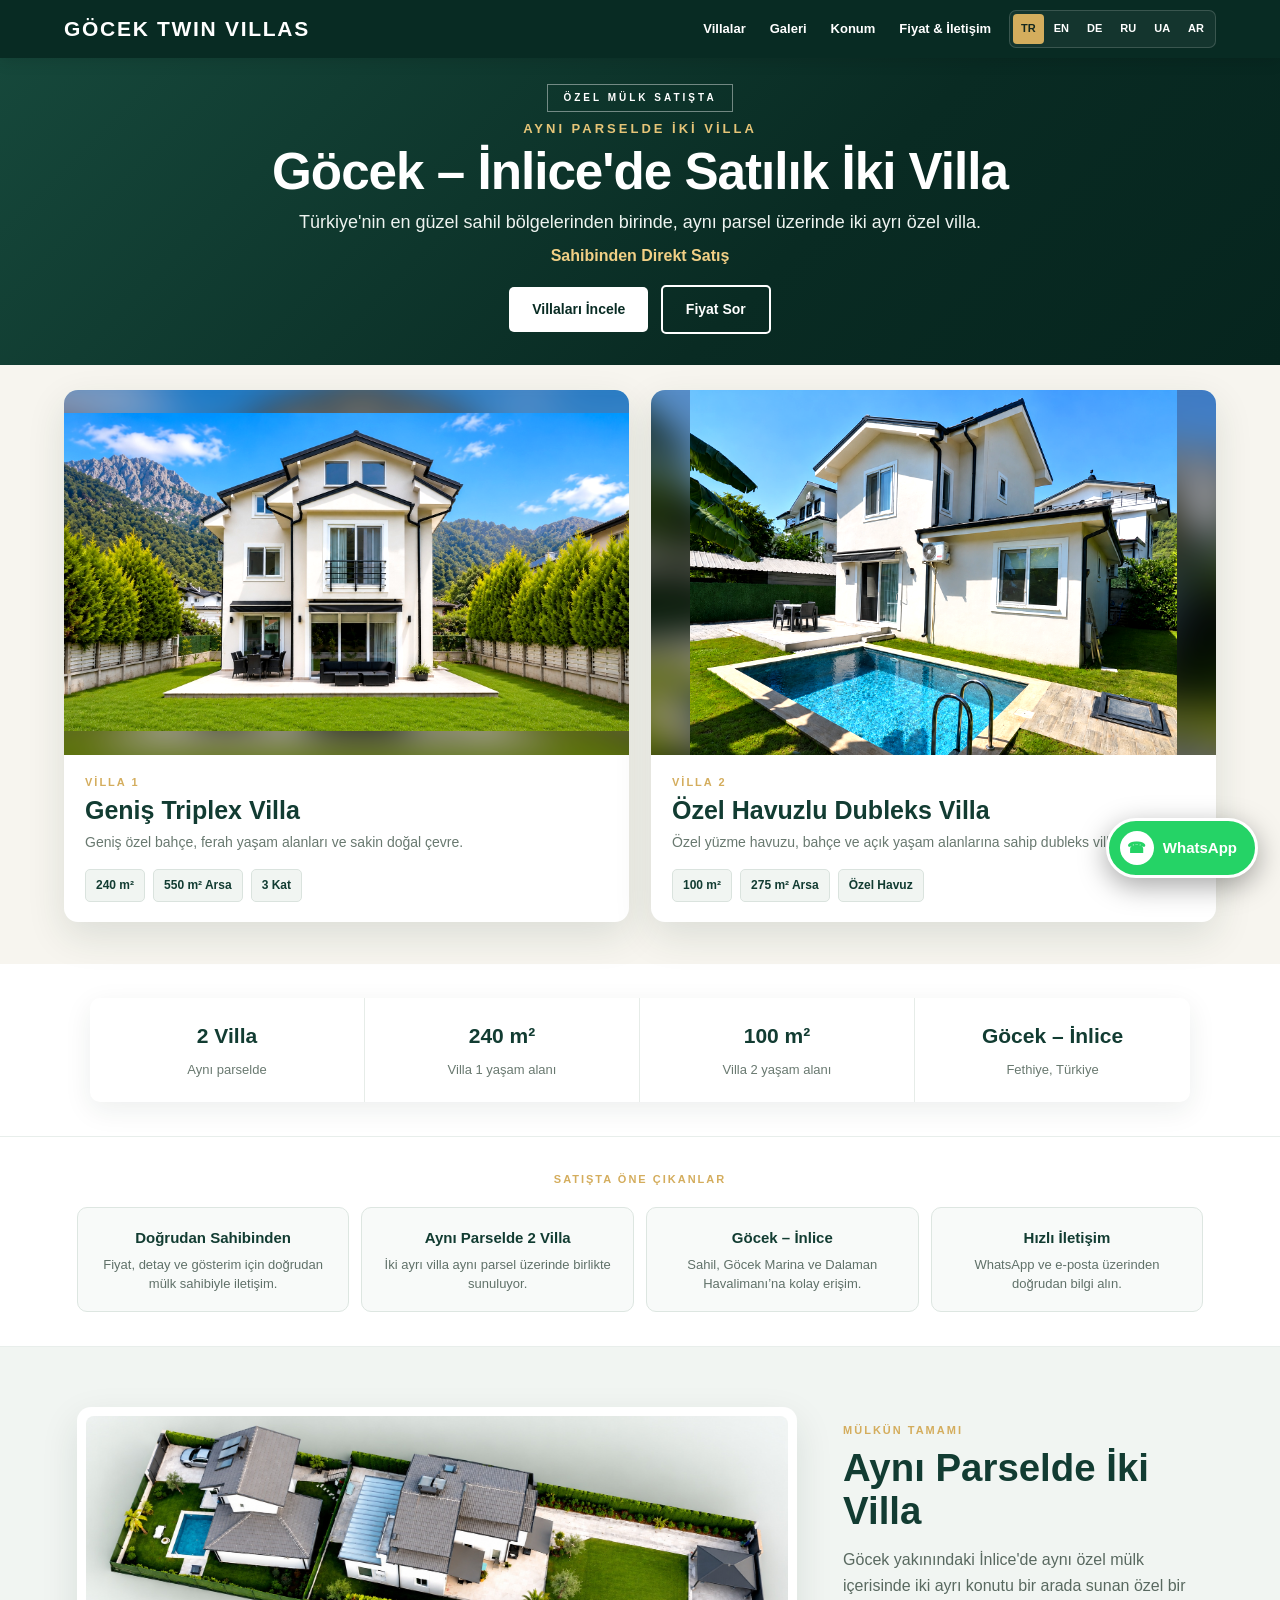
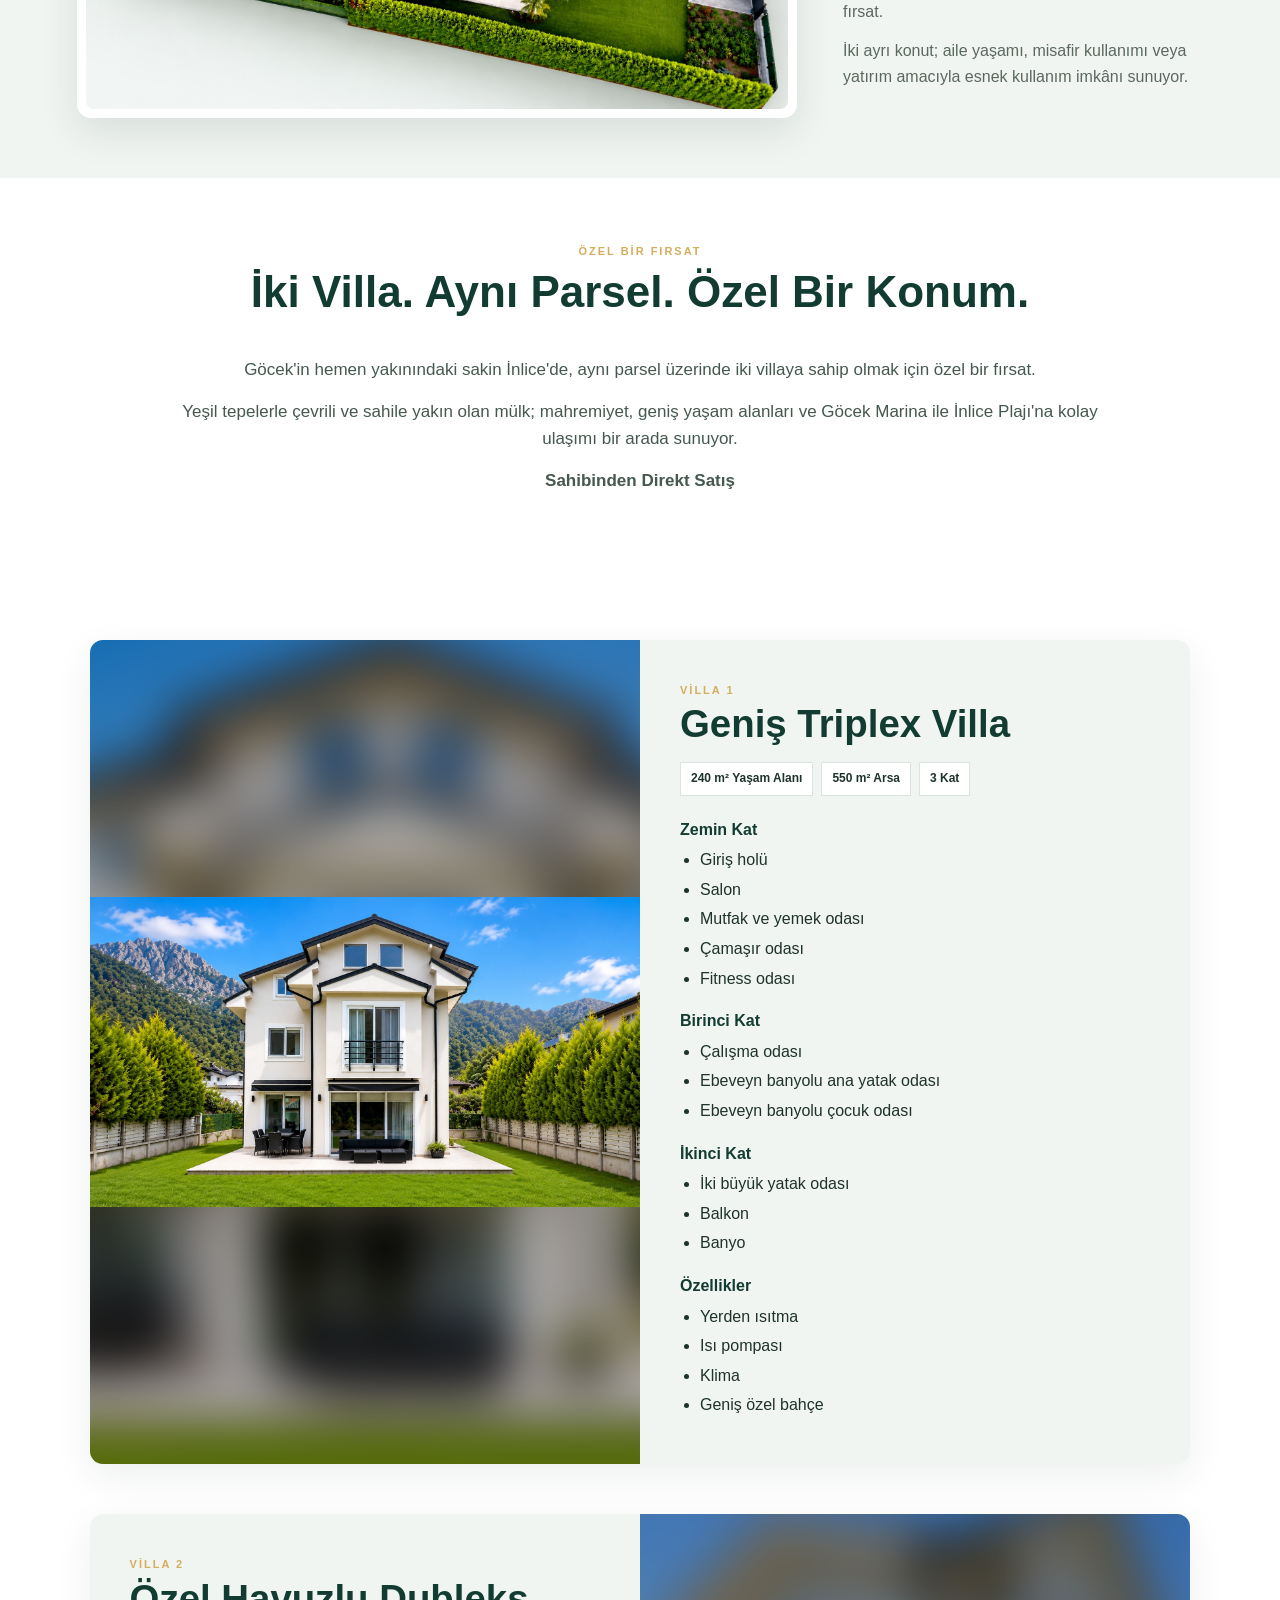
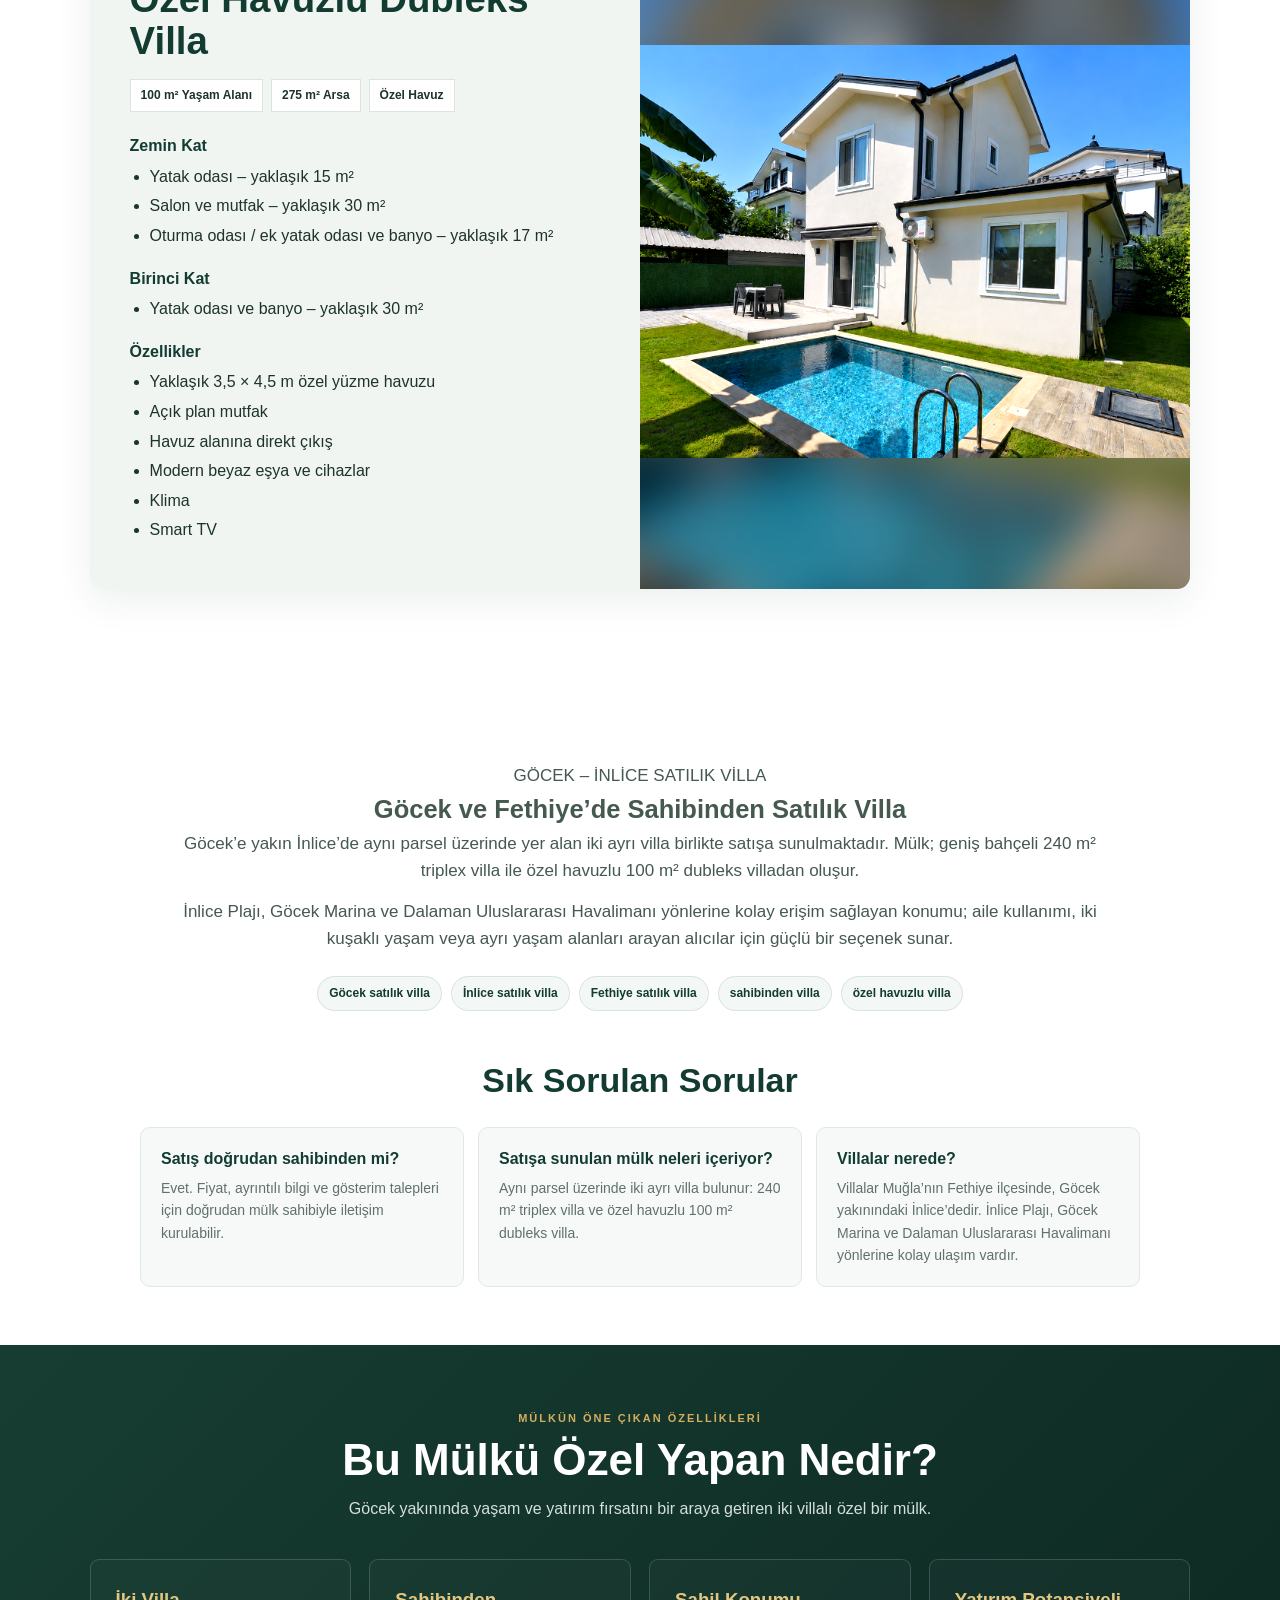
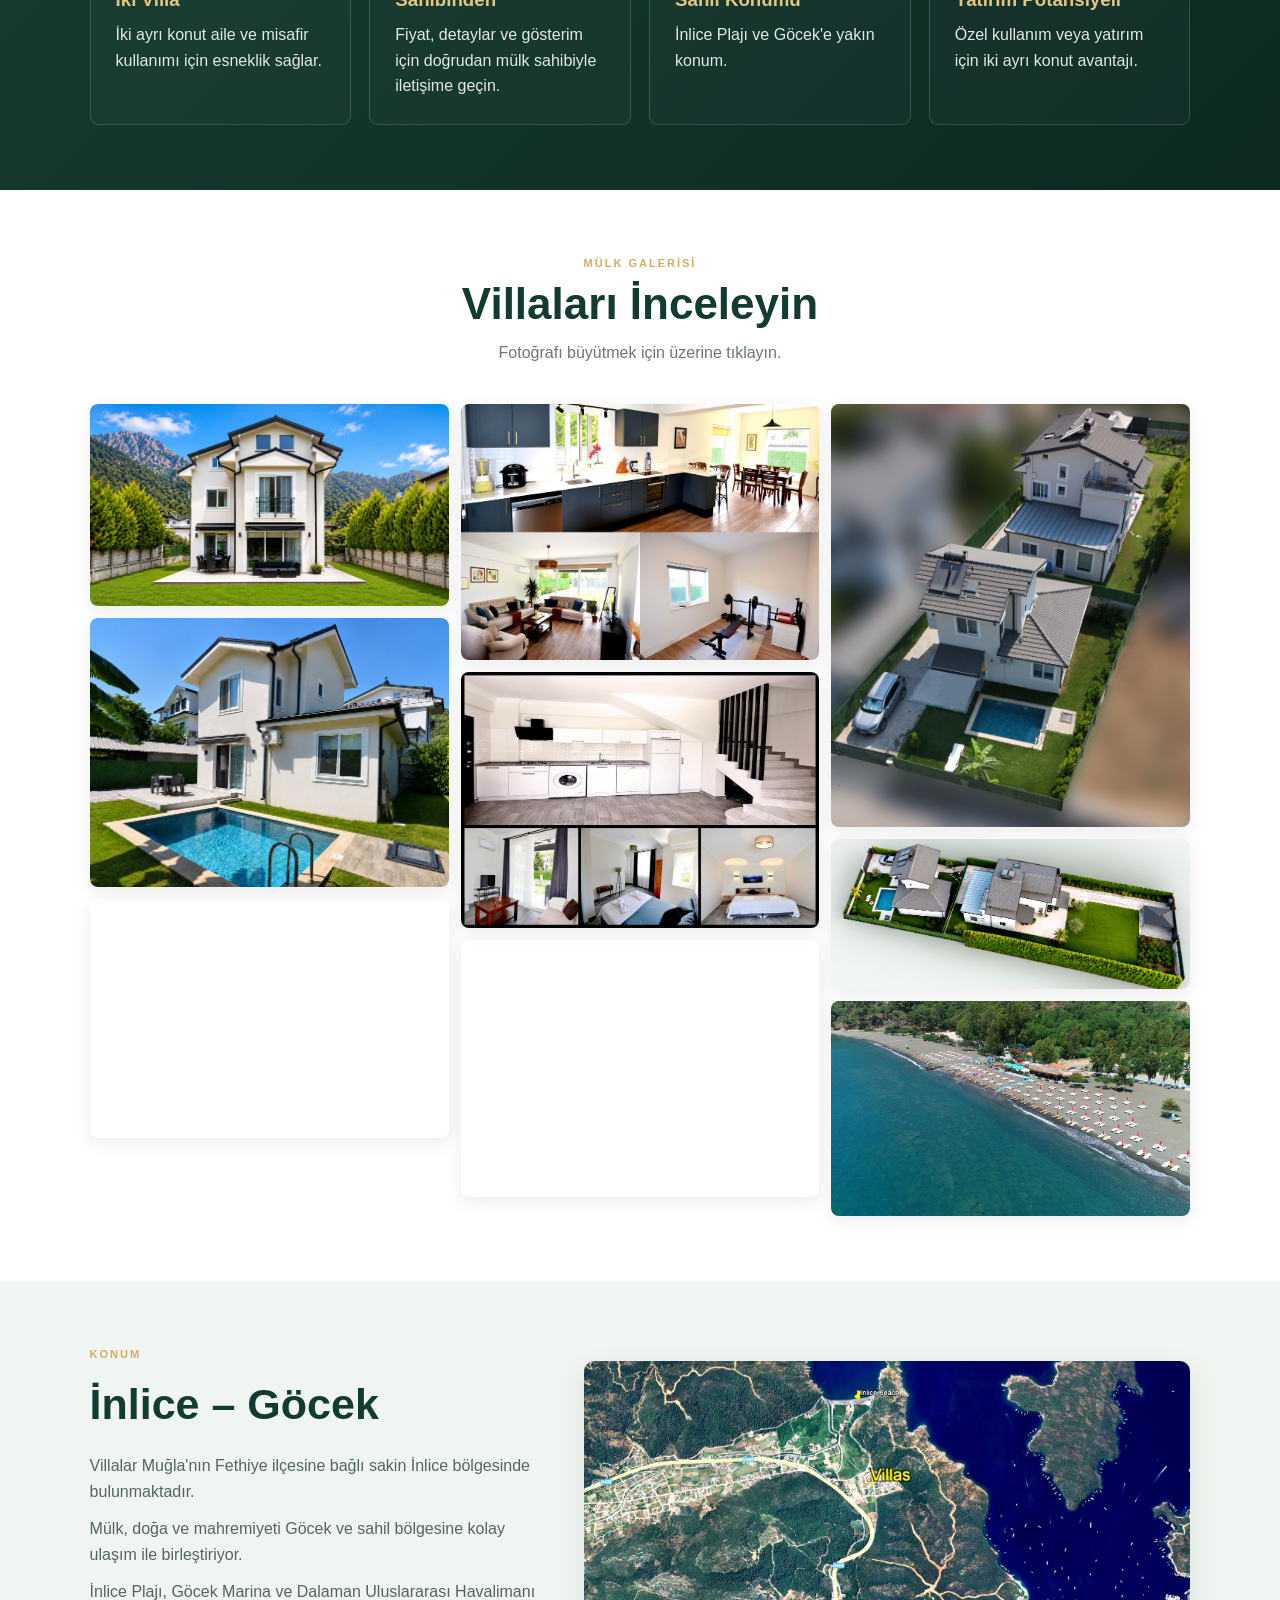
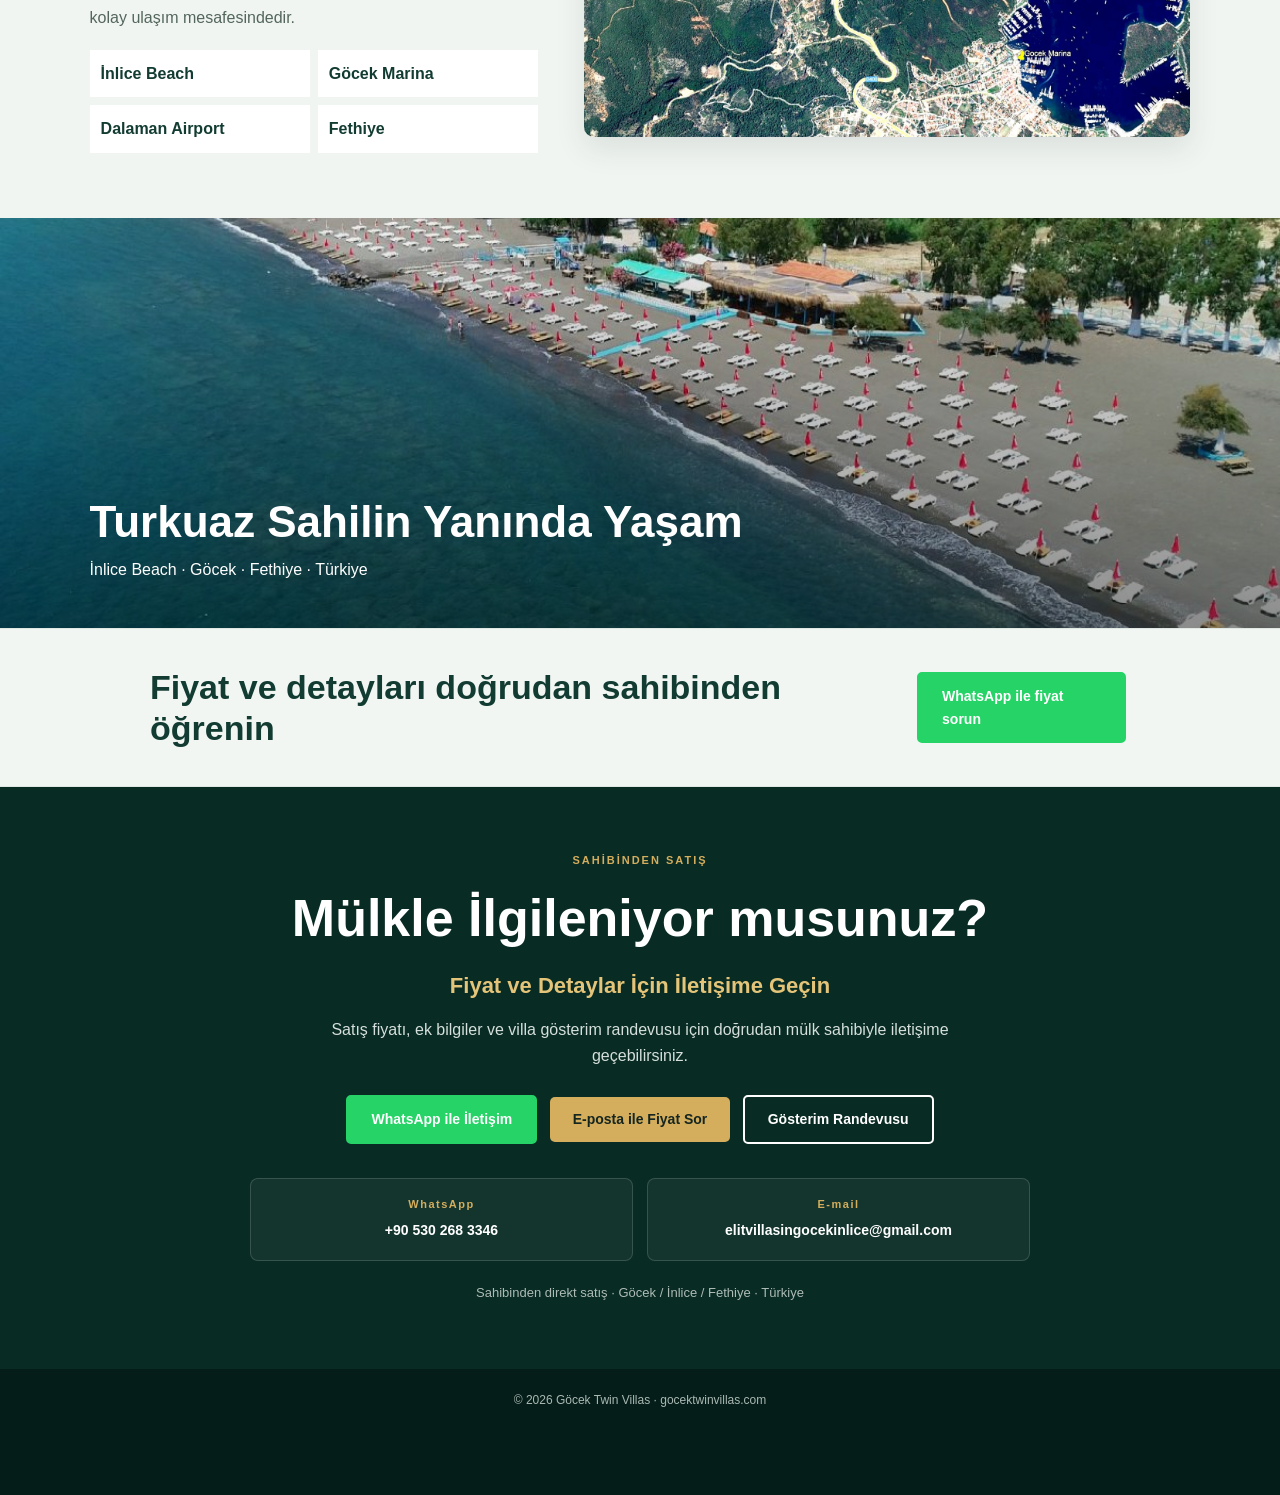
==== index.html @ 95922aad "v5.1" ====
<!DOCTYPE html>

<html dir="ltr" lang="tr">
<head>
<meta charset="utf-8"/>
<meta content="width=device-width, initial-scale=1.0" name="viewport"/>
<title>Göcek İnlice Satılık Villa | Sahibinden 2 Villa | Göcek Twin Villas</title>
<meta content="Göcek İnlice'de sahibinden satılık iki özel villa. 240 m² triplex villa ve özel havuzlu 100 m² dubleks villa. Göcek ve İnlice Plajı'na yakın." name="description"/>
<meta content="index, follow, max-image-preview:large" name="robots"/>
<link href="https://gocektwinvillas.com/" rel="canonical"/>
<link href="https://gocektwinvillas.com/" hreflang="tr-TR" rel="alternate"/>
<link href="https://gocektwinvillas.com/en/" hreflang="en" rel="alternate"/>
<link href="https://gocektwinvillas.com/de/" hreflang="de-DE" rel="alternate"/>
<link href="https://gocektwinvillas.com/ru/" hreflang="ru-RU" rel="alternate"/>
<link href="https://gocektwinvillas.com/uk/" hreflang="uk-UA" rel="alternate"/>
<link href="https://gocektwinvillas.com/ar/" hreflang="ar" rel="alternate"/>
<link href="https://gocektwinvillas.com/en/" hreflang="x-default" rel="alternate"/>
<link href='data:image/svg+xml,&lt;svg xmlns="http://www.w3.org/2000/svg" viewBox="0 0 100 100"&gt;&lt;rect width="100" height="100" rx="18" fill="%23082b23"/&gt;&lt;path d="M15 52L50 22L85 52V84H60V61H40V84H15Z" fill="%23d4ad5d"/&gt;&lt;/svg&gt;' rel="icon" type="image/svg+xml"/>
<meta content="website" property="og:type"/>
<meta content="Göcek İnlice Satılık Villa | Sahibinden 2 Villa | Göcek Twin Villas" property="og:title"/>
<meta content="Göcek İnlice'de sahibinden satılık iki özel villa. 240 m² triplex villa ve özel havuzlu 100 m² dubleks villa. Göcek ve İnlice Plajı'na yakın." property="og:description"/>
<meta content="https://gocektwinvillas.com/" property="og:url"/>
<meta content="https://gocektwinvillas.com/villa-aerial-overview.jpg?v=1600" property="og:image"/>
<meta content="Göcek Twin Villas" property="og:site_name"/>
<meta content="tr_TR" property="og:locale:alternate"/>
<meta content="en_US" property="og:locale:alternate"/>
<meta content="de_DE" property="og:locale:alternate"/>
<meta content="ru_RU" property="og:locale:alternate"/>
<meta content="uk_UA" property="og:locale:alternate"/>
<meta content="ar_AR" property="og:locale:alternate"/>
<meta content="tr_TR" property="og:locale"/>
<meta content="summary_large_image" name="twitter:card"/>
<meta content="Göcek İnlice Satılık Villa | Sahibinden 2 Villa | Göcek Twin Villas" name="twitter:title"/>
<meta content="Göcek İnlice'de sahibinden satılık iki özel villa. 240 m² triplex villa ve özel havuzlu 100 m² dubleks villa. Göcek ve İnlice Plajı'na yakın." name="twitter:description"/>
<meta content="https://gocektwinvillas.com/villa-aerial-overview.jpg?v=1600" name="twitter:image"/>
<link as="image" href="/villa-garden-exterior.jpg?v=1600" rel="preload"/><link href="/style.css?v=1600" rel="stylesheet"/>
<script type="application/ld+json">
{
  "@context":"https://schema.org",
  "@type":"WebPage",
  "url":"https://gocektwinvillas.com/",
  "name":"Göcek İnlice Satılık Villa | Sahibinden 2 Villa | Göcek Twin Villas",
  "description":"Göcek İnlice'de sahibinden satılık iki özel villa. 240 m² triplex villa ve özel havuzlu 100 m² dubleks villa. Göcek ve İnlice Plajı'na yakın.",
  "inLanguage":"tr",
  "about":{
    "@type":"Place",
    "name":"Göcek Twin Villas",
    "address":{
      "@type":"PostalAddress",
      "addressLocality":"İnlice",
      "addressRegion":"Muğla",
      "addressCountry":"TR"
    }
  }
}
</script>
<script type="application/ld+json">
{
  "@context": "https://schema.org",
  "@type": "FAQPage",
  "mainEntity": [
    {
      "@type": "Question",
      "name": "Satış doğrudan sahibinden mi?",
      "acceptedAnswer": {
        "@type": "Answer",
        "text": "Evet. Fiyat, ayrıntılı bilgi ve gösterim talepleri için doğrudan mülk sahibiyle iletişim kurulabilir."
      }
    },
    {
      "@type": "Question",
      "name": "Satışa sunulan mülk neleri içeriyor?",
      "acceptedAnswer": {
        "@type": "Answer",
        "text": "Aynı parsel üzerinde iki ayrı villa bulunur: 240 m² triplex villa ve özel havuzlu 100 m² dubleks villa."
      }
    },
    {
      "@type": "Question",
      "name": "Villalar nerede?",
      "acceptedAnswer": {
        "@type": "Answer",
        "text": "Villalar Muğla’nın Fethiye ilçesinde, Göcek yakınındaki İnlice’dedir. İnlice Plajı, Göcek Marina ve Dalaman Uluslararası Havalimanı yönlerine kolay ulaşım vardır."
      }
    }
  ]
}
</script>
</head>
<body>
<nav>
<a class="logo" href="/">GÖCEK TWIN VILLAS</a>
<div class="nav-right">
<div class="nav-links">
<a href="#villas">Villalar</a>
<a href="#gallery">Galeri</a>
<a href="#location">Konum</a>
<a href="#contact">Fiyat &amp; İletişim</a>
</div>
<div class="language-switcher">
<a class="active" href="/" hreflang="tr-TR">TR</a>
<a href="/en/" hreflang="en">EN</a>
<a href="/de/" hreflang="de-DE">DE</a>
<a href="/ru/" hreflang="ru-RU">RU</a>
<a href="/uk/" hreflang="uk-UA">UA</a>
<a href="/ar/" hreflang="ar">AR</a>
</div>
</div>
</nav>
<header class="hero" id="top">
<div class="sale-badge">ÖZEL MÜLK SATIŞTA</div>
<div class="hero-kicker">AYNI PARSELDE İKİ VİLLA</div>
<h1>Göcek – İnlice'de Satılık İki Villa</h1>
<p class="hero-description">Türkiye'nin en güzel sahil bölgelerinden birinde, aynı parsel üzerinde iki ayrı özel villa.</p>
<div class="owner-text">Sahibinden Direkt Satış</div>
<div class="hero-buttons">
<a class="button button-light" href="#villas">Villaları İncele</a>
<a class="button button-outline" href="#contact">Fiyat Sor</a>
</div>
</header>
<div class="main-villas">
<div class="main-villa-grid">
<article class="property-card villa-one-card">
<div class="property-image-wrap">
<img alt="Göcek İnlice’de geniş triplex villa ve özel bahçe" decoding="async" fetchpriority="high" loading="eager" src="/villa-garden-exterior.jpg?v=1600"/>
</div>
<div class="property-content">
<div class="property-label">VİLLA 1</div>
<h2>Geniş Triplex Villa</h2>
<p>Geniş özel bahçe, ferah yaşam alanları ve sakin doğal çevre.</p>
<div class="property-stats">
<div class="property-stat">240 m²</div>
<div class="property-stat">550 m² Arsa</div>
<div class="property-stat">3 Kat</div>
</div>
</div>
</article>
<article class="property-card villa-two-card">
<div class="property-image-wrap">
<img alt="Göcek İnlice’de özel havuzlu dubleks villa" decoding="async" loading="eager" src="/villa-two-new.jpg?v=1600"/>
</div>
<div class="property-content">
<div class="property-label">VİLLA 2</div>
<h2>Özel Havuzlu Dubleks Villa</h2>
<p>Özel yüzme havuzu, bahçe ve açık yaşam alanlarına sahip dubleks villa.</p>
<div class="property-stats">
<div class="property-stat">100 m²</div>
<div class="property-stat">275 m² Arsa</div>
<div class="property-stat">Özel Havuz</div>
</div>
</div>
</article>
</div>
</div>
<div class="summary">
<div class="summary-grid">
<div class="summary-item"><strong>2 Villa</strong><span>Aynı parselde</span></div>
<div class="summary-item"><strong>240 m²</strong><span>Villa 1 yaşam alanı</span></div>
<div class="summary-item"><strong>100 m²</strong><span>Villa 2 yaşam alanı</span></div>
<div class="summary-item"><strong>Göcek – İnlice</strong><span>Fethiye, Türkiye</span></div>
</div>
</div>
<section aria-label="SATIŞTA ÖNE ÇIKANLAR" class="trust-strip">
<div class="container">
<div class="trust-title">SATIŞTA ÖNE ÇIKANLAR</div>
<div class="trust-grid">
<div class="trust-card"><h3>Doğrudan Sahibinden</h3><p>Fiyat, detay ve gösterim için doğrudan mülk sahibiyle iletişim.</p></div>
<div class="trust-card"><h3>Aynı Parselde 2 Villa</h3><p>İki ayrı villa aynı parsel üzerinde birlikte sunuluyor.</p></div>
<div class="trust-card"><h3>Göcek – İnlice</h3><p>Sahil, Göcek Marina ve Dalaman Havalimanı’na kolay erişim.</p></div>
<div class="trust-card"><h3>Hızlı İletişim</h3><p>WhatsApp ve e-posta üzerinden doğrudan bilgi alın.</p></div>
</div>
</div>
</section>
<div class="aerial-section">
<div class="aerial-grid">
<div class="aerial-photo">
<img alt="Aynı parseldeki iki villanın havadan genel görünümü" decoding="async" loading="lazy" src="/villa-aerial-overview.jpg?v=1600"/>
</div>
<div class="aerial-text">
<div class="eyebrow">MÜLKÜN TAMAMI</div>
<h2>Aynı Parselde İki Villa</h2>
<p>Göcek yakınındaki İnlice'de aynı özel mülk içerisinde iki ayrı konutu bir arada sunan özel bir fırsat.</p>
<p>İki ayrı konut; aile yaşamı, misafir kullanımı veya yatırım amacıyla esnek kullanım imkânı sunuyor.</p>
</div>
</div>
</div>
<section>
<div class="container">
<div class="section-heading">
<div class="eyebrow">ÖZEL BİR FIRSAT</div>
<h2>İki Villa. Aynı Parsel. Özel Bir Konum.</h2>
</div>
<div class="intro-copy">
<p>Göcek'in hemen yakınındaki sakin İnlice'de, aynı parsel üzerinde iki villaya sahip olmak için özel bir fırsat.</p>
<p>Yeşil tepelerle çevrili ve sahile yakın olan mülk; mahremiyet, geniş yaşam alanları ve Göcek Marina ile İnlice Plajı'na kolay ulaşımı bir arada sunuyor.</p>
<p><strong>Sahibinden Direkt Satış</strong></p>
</div>
</div>
</section>
<section id="villas">
<div class="container">
<div class="villa-detail">
<div class="villa-photo">
<img alt="Göcek İnlice’de geniş triplex villa ve özel bahçe" decoding="async" loading="lazy" src="/villa-garden-exterior.jpg?v=1600"/>
</div>
<div class="villa-info">
<div class="villa-label">VİLLA 1</div>
<h2>Geniş Triplex Villa</h2>
<div class="stats">
<div class="stat">240 m² Yaşam Alanı</div>
<div class="stat">550 m² Arsa</div>
<div class="stat">3 Kat</div>
</div>
<h3>Zemin Kat</h3><ul><li>Giriş holü</li>
<li>Salon</li>
<li>Mutfak ve yemek odası</li>
<li>Çamaşır odası</li>
<li>Fitness odası</li></ul>
<h3>Birinci Kat</h3><ul><li>Çalışma odası</li>
<li>Ebeveyn banyolu ana yatak odası</li>
<li>Ebeveyn banyolu çocuk odası</li></ul>
<h3>İkinci Kat</h3><ul><li>İki büyük yatak odası</li>
<li>Balkon</li>
<li>Banyo</li></ul>
<h3>Özellikler</h3><ul><li>Yerden ısıtma</li>
<li>Isı pompası</li>
<li>Klima</li>
<li>Geniş özel bahçe</li></ul>
</div>
</div>
<div class="villa-detail reverse">
<div class="villa-photo">
<img alt="Göcek İnlice’de özel havuzlu dubleks villa" decoding="async" loading="lazy" src="/villa-two-new.jpg?v=1600"/>
</div>
<div class="villa-info">
<div class="villa-label">VİLLA 2</div>
<h2>Özel Havuzlu Dubleks Villa</h2>
<div class="stats">
<div class="stat">100 m² Yaşam Alanı</div>
<div class="stat">275 m² Arsa</div>
<div class="stat">Özel Havuz</div>
</div>
<h3>Zemin Kat</h3><ul><li>Yatak odası – yaklaşık 15 m²</li>
<li>Salon ve mutfak – yaklaşık 30 m²</li>
<li>Oturma odası / ek yatak odası ve banyo – yaklaşık 17 m²</li></ul>
<h3>Birinci Kat</h3><ul><li>Yatak odası ve banyo – yaklaşık 30 m²</li></ul>
<h3>Özellikler</h3><ul><li>Yaklaşık 3,5 × 4,5 m özel yüzme havuzu</li>
<li>Açık plan mutfak</li>
<li>Havuz alanına direkt çıkış</li>
<li>Modern beyaz eşya ve cihazlar</li>
<li>Klima</li>
<li>Smart TV</li></ul>
</div>
</div>
</div>
</section>
<section aria-label="Göcek İnlice satılık villa bilgileri" class="market-seo">
<div class="container">
<div class="market-copy">
<div class="section-kicker">GÖCEK – İNLİCE SATILIK VİLLA</div>
<h2>Göcek ve Fethiye’de Sahibinden Satılık Villa</h2>
<p>Göcek’e yakın İnlice’de aynı parsel üzerinde yer alan iki ayrı villa birlikte satışa sunulmaktadır. Mülk; geniş bahçeli 240 m² triplex villa ile özel havuzlu 100 m² dubleks villadan oluşur.</p>
<p>İnlice Plajı, Göcek Marina ve Dalaman Uluslararası Havalimanı yönlerine kolay erişim sağlayan konumu; aile kullanımı, iki kuşaklı yaşam veya ayrı yaşam alanları arayan alıcılar için güçlü bir seçenek sunar.</p>
<div aria-label="İlgili arama konuları" class="market-keywords">
<span>Göcek satılık villa</span><span>İnlice satılık villa</span><span>Fethiye satılık villa</span><span>sahibinden villa</span><span>özel havuzlu villa</span>
</div>
</div>
<div class="faq-wrap">
<h2>Sık Sorulan Sorular</h2>
<div class="faq-grid">
<div class="faq-item"><h3>Satış doğrudan sahibinden mi?</h3><p>Evet. Fiyat, ayrıntılı bilgi ve gösterim talepleri için doğrudan mülk sahibiyle iletişim kurulabilir.</p></div>
<div class="faq-item"><h3>Satışa sunulan mülk neleri içeriyor?</h3><p>Aynı parsel üzerinde iki ayrı villa bulunur: 240 m² triplex villa ve özel havuzlu 100 m² dubleks villa.</p></div>
<div class="faq-item"><h3>Villalar nerede?</h3><p>Villalar Muğla’nın Fethiye ilçesinde, Göcek yakınındaki İnlice’dedir. İnlice Plajı, Göcek Marina ve Dalaman Uluslararası Havalimanı yönlerine kolay ulaşım vardır.</p></div>
</div>
</div>
</div>
</section>
<section class="highlights">
<div class="container">
<div class="section-heading">
<div class="eyebrow">MÜLKÜN ÖNE ÇIKAN ÖZELLİKLERİ</div>
<h2>Bu Mülkü Özel Yapan Nedir?</h2>
<p>Göcek yakınında yaşam ve yatırım fırsatını bir araya getiren iki villalı özel bir mülk.</p>
</div>
<div class="highlight-grid"><div class="highlight-card"><h3>İki Villa</h3><p>İki ayrı konut aile ve misafir kullanımı için esneklik sağlar.</p></div>
<div class="highlight-card"><h3>Sahibinden</h3><p>Fiyat, detaylar ve gösterim için doğrudan mülk sahibiyle iletişime geçin.</p></div>
<div class="highlight-card"><h3>Sahil Konumu</h3><p>İnlice Plajı ve Göcek'e yakın konum.</p></div>
<div class="highlight-card"><h3>Yatırım Potansiyeli</h3><p>Özel kullanım veya yatırım için iki ayrı konut avantajı.</p></div></div>
</div>
</section>
<section id="gallery">
<div class="container">
<div class="section-heading">
<div class="eyebrow">MÜLK GALERİSİ</div>
<h2>Villaları İnceleyin</h2>
<p>Fotoğrafı büyütmek için üzerine tıklayın.</p>
</div>
<div class="gallery"><img alt="Göcek İnlice’de geniş triplex villa ve özel bahçe" decoding="async" loading="lazy" src="/villa-garden-exterior.jpg?v=1600"/>
<img alt="Göcek İnlice’de özel havuzlu dubleks villa" decoding="async" loading="lazy" src="/villa-two-new.jpg?v=1600"/>
<img alt="Özel havuz ve villa terası" decoding="async" loading="lazy" src="/villa-pool-terrace.jpg?v=1600"/>
<img alt="Villanın modern salonu ve yaşam alanı" decoding="async" loading="lazy" src="/villa-interior-living.jpg?v=1600"/>
<img alt="Göcek Twin Villas iç mekân detayları" decoding="async" loading="lazy" src="/villa-interior-collage.jpg?v=1600"/>
<img alt="Villa yatak odası ve banyo" decoding="async" loading="lazy" src="/villa-bedroom-bathroom.jpg?v=1600"/>
<img alt="Göcek İnlice villalarının drone görünümü" decoding="async" loading="lazy" src="/villa-drone-view.jpg?v=1600"/>
<img alt="Aynı parseldeki iki villanın havadan genel görünümü" decoding="async" loading="lazy" src="/villa-aerial-overview.jpg?v=1600"/>
<img alt="İnlice Plajı ve turkuaz sahil" decoding="async" loading="lazy" src="/ince-beach.jpg?v=1600"/></div>
</div>
</section>
<section class="location" id="location">
<div class="container location-grid">
<div>
<div class="eyebrow">KONUM</div>
<h2>İnlice – Göcek</h2>
<p>Villalar Muğla'nın Fethiye ilçesine bağlı sakin İnlice bölgesinde bulunmaktadır.</p>
<p>Mülk, doğa ve mahremiyeti Göcek ve sahil bölgesine kolay ulaşım ile birleştiriyor.</p>
<p>İnlice Plajı, Göcek Marina ve Dalaman Uluslararası Havalimanı kolay ulaşım mesafesindedir.</p>
<div class="location-points">
<div class="location-point">İnlice Beach</div>
<div class="location-point">Göcek Marina</div>
<div class="location-point">Dalaman Airport</div>
<div class="location-point">Fethiye</div>
</div>
</div>
<div>
<img alt="Göcek İnlice villa konum haritası" decoding="async" loading="lazy" src="/villa-location-map.jpg?v=1600"/>
</div>
</div>
</section>
<div class="beach-banner">
<div>
<h2>Turkuaz Sahilin Yanında Yaşam</h2>
<p>İnlice Beach · Göcek · Fethiye · Türkiye</p>
</div>
</div>
<section aria-label="Fiyat ve detayları doğrudan sahibinden öğrenin" class="pre-contact-cta">
<div class="pre-contact-inner">
<h2>Fiyat ve detayları doğrudan sahibinden öğrenin</h2>
<a class="button button-whatsapp" href="https://wa.me/905302683346?text=Merhaba%2C%20G%C3%B6cek%20%C4%B0nlice%E2%80%99de%20ayn%C4%B1%20parselde%20bulunan%20iki%20villa%20i%C3%A7in%20sat%C4%B1%C5%9F%20fiyat%C4%B1%20ve%20detaylar%C4%B1%20%C3%B6%C4%9Frenmek%20istiyorum." rel="noopener noreferrer" target="_blank">WhatsApp ile fiyat sorun</a>
</div>
</section>
<section class="contact" id="contact">
<div class="container">
<div class="eyebrow">SAHİBİNDEN SATIŞ</div>
<h2>Mülkle İlgileniyor musunuz?</h2>
<div class="price">Fiyat ve Detaylar İçin İletişime Geçin</div>
<p class="contact-description">Satış fiyatı, ek bilgiler ve villa gösterim randevusu için doğrudan mülk sahibiyle iletişime geçebilirsiniz.</p>
<a class="button button-whatsapp" href="https://wa.me/905302683346?text=Merhaba%2C%20G%C3%B6cek%20%C4%B0nlice%27deki%20iki%20villa%20hakk%C4%B1nda%20bilgi%20ve%20sat%C4%B1%C5%9F%20fiyat%C4%B1%20almak%20istiyorum." rel="noopener noreferrer" target="_blank">WhatsApp ile İletişim</a>
<a class="button button-gold" href="mailto:elitvillasingocekinlice@gmail.com?subject=G%C3%B6cek%20Twin%20Villas%20-%20Fiyat%20Talebi">E-posta ile Fiyat Sor</a>
<a class="button button-outline" href="mailto:elitvillasingocekinlice@gmail.com?subject=G%C3%B6sterim%20Randevusu">Gösterim Randevusu</a>
<div class="contact-info">
<div class="contact-info-box">
<span class="contact-info-label">WhatsApp</span>
<a href="https://wa.me/905302683346" rel="noopener noreferrer" target="_blank">+90 530 268 3346</a>
</div>
<div class="contact-info-box">
<span class="contact-info-label">E-mail</span>
<a href="mailto:elitvillasingocekinlice@gmail.com">elitvillasingocekinlice@gmail.com</a>
</div>
</div>
<div class="direct-owner-footer">Sahibinden direkt satış · Göcek / İnlice / Fethiye · Türkiye</div>
</div>
</section>
<footer>© 2026 Göcek Twin Villas · gocektwinvillas.com</footer>
<a aria-label="WhatsApp ile İletişim" class="floating-whatsapp" href="https://wa.me/905302683346?text=Merhaba%2C%20G%C3%B6cek%20%C4%B0nlice%27deki%20iki%20villa%20hakk%C4%B1nda%20bilgi%20ve%20sat%C4%B1%C5%9F%20fiyat%C4%B1%20almak%20istiyorum." rel="noopener noreferrer" target="_blank">
<span class="whatsapp-icon">☎</span>
<span class="floating-whatsapp-text">WhatsApp</span>
</a>
<div class="lightbox" id="lightbox">
<span class="close-lightbox" id="closeLightbox">×</span>
<img alt="Göcek Twin Villas fotoğrafı" id="lightboxImage" src=""/>
</div>
<script src="/gallery.js?v=1600"></script>
</body>
</html>
---- style.css ----
:root{
  --green:#123c32; --dark:#082b23; --dark2:#051d18; --gold:#d4ad5d;
  --cream:#f7f5ef; --light:#f1f5f2; --text:#1d332b; --muted:#697970; --white:#fff;
}
*{box-sizing:border-box;margin:0;padding:0}
html{scroll-behavior:smooth}
body{font-family:Arial,Helvetica,sans-serif;background:#fff;color:var(--text);line-height:1.6}
img{display:block;max-width:100%}
a{text-decoration:none}
nav{position:sticky;top:0;z-index:1500;min-height:58px;display:flex;justify-content:space-between;align-items:center;gap:20px;padding:9px 5%;background:var(--dark);box-shadow:0 3px 15px rgba(0,0,0,.12)}
.logo{color:#fff;font-size:21px;font-weight:900;letter-spacing:1.7px;white-space:nowrap}
.nav-right{display:flex;align-items:center;gap:18px}
.nav-links{display:flex;align-items:center;gap:24px}
.nav-links a{color:#fff;font-size:13px;font-weight:800}
.nav-links a:hover{color:var(--gold)}
.language-switcher{display:flex;align-items:center;gap:2px;padding:3px;border:1px solid rgba(255,255,255,.16);border-radius:7px;background:rgba(255,255,255,.05)}
.language-switcher a{border-radius:4px;padding:6px 8px;color:#fff;font-size:11px;font-weight:800}
.language-switcher a:hover{background:rgba(255,255,255,.12)}
.language-switcher a.active{color:#14281f;background:var(--gold)}
.hero{width:100%;padding:25px 20px 27px;text-align:center;color:#fff;background:linear-gradient(135deg,#16483b 0%,#092b23 62%,#06251e 100%)}
.sale-badge{display:inline-block;margin-bottom:7px;padding:5px 15px;border:1px solid rgba(255,255,255,.42);font-size:10px;font-weight:800;letter-spacing:3px}
.hero-kicker{margin-bottom:5px;color:#e6c578;font-size:13px;font-weight:900;letter-spacing:3px}
.hero h1{max-width:940px;margin:0 auto 10px;font-size:clamp(35px,4vw,52px);line-height:1.04;letter-spacing:-1px}
.hero-description{max-width:830px;margin:0 auto 5px;color:#edf3f0;font-size:clamp(15px,1.5vw,18px)}
.owner-text{margin-top:6px;color:#f1cf85;font-size:16px;font-weight:900}
.hero-buttons{margin-top:13px}
.button{display:inline-block;margin:4px;padding:11px 23px;border-radius:5px;font-size:14px;font-weight:900;transition:.2s}
.button:hover{transform:translateY(-2px)}
.button-light{color:var(--dark);background:#fff}
.button-outline{color:#fff;border:2px solid #fff;background:transparent}
.button-gold{color:#15261f;background:var(--gold)}
.button-whatsapp{color:#fff;border:2px solid #25D366;background:#25D366}
.main-villas{width:100%;padding:25px 5% 42px;background:var(--cream)}
.main-villa-grid{width:min(1450px,100%);margin:0 auto;display:grid;grid-template-columns:repeat(2,minmax(0,1fr));gap:22px;align-items:stretch}
.property-card{width:100%;min-width:0;display:flex;flex-direction:column;overflow:hidden;border-radius:14px;background:#fff;box-shadow:0 14px 38px rgba(25,55,44,.12)}
.property-image-wrap{position:relative;width:100%;height:365px;overflow:hidden;background:#e7ece9}
.villa-one-card .property-image-wrap::before{content:"";position:absolute;inset:-25px;background:url("/villa-garden-exterior.jpg?v=1600") center center/cover no-repeat;filter:blur(18px) brightness(.78) saturate(1.04);transform:scale(1.08);z-index:0}
.villa-one-card .property-image-wrap img{position:absolute;z-index:2;inset:0;width:100%;height:100%;object-fit:contain !important;object-position:center center !important;filter:brightness(1.04) contrast(1.02) saturate(1.02)}
.villa-two-card .property-image-wrap::before{content:"";position:absolute;inset:-25px;background:url("/villa-two-new.jpg?v=1600") center center/cover no-repeat;filter:blur(18px) brightness(.80) saturate(1.05);transform:scale(1.08);z-index:0}
.villa-two-card .property-image-wrap img{position:absolute;z-index:2;top:0;left:0;width:100%;height:100%;object-fit:contain;object-position:center top;filter:brightness(1.12) contrast(1.04) saturate(1.05)}
.property-content{flex:1;display:flex;flex-direction:column;padding:19px 21px 20px}
.property-label{margin-bottom:4px;color:var(--gold);font-size:11px;font-weight:900;letter-spacing:2px}
.property-content h2{margin-bottom:6px;color:var(--green);font-size:25px;line-height:1.2}
.property-content p{margin-bottom:15px;color:var(--muted);font-size:14px}
.property-stats{display:flex;flex-wrap:wrap;gap:8px;margin-top:auto}
.property-stat{padding:6px 10px;border:1px solid #dae3de;border-radius:5px;background:var(--light);color:var(--green);font-size:12px;font-weight:800}
.summary{padding:34px 6%;background:#fff}
.summary-grid{width:min(1100px,100%);margin:auto;display:grid;grid-template-columns:repeat(4,1fr);overflow:hidden;border-radius:10px;box-shadow:0 8px 28px rgba(20,50,40,.08)}
.summary-item{padding:21px 12px;text-align:center;border-right:1px solid #e6ece8}
.summary-item:last-child{border-right:0}
.summary-item strong{display:block;margin-bottom:3px;color:var(--green);font-size:21px}
.summary-item span{color:var(--muted);font-size:13px}
section{padding:65px 7%}
.container{width:min(1200px,100%);margin:auto}
.section-heading{margin-bottom:38px;text-align:center}
.section-heading h2{margin-bottom:10px;color:var(--green);font-size:clamp(31px,4vw,44px);line-height:1.15}
.section-heading p{max-width:760px;margin:auto;color:var(--muted)}
.eyebrow{margin-bottom:7px;color:var(--gold);font-size:11px;font-weight:900;letter-spacing:2px}
.aerial-section{padding:60px 6%;background:var(--light)}
.aerial-grid{width:min(1400px,100%);margin:auto;display:grid;grid-template-columns:1.6fr .8fr;gap:46px;align-items:center}
.aerial-photo{padding:9px;border-radius:14px;background:#fff;box-shadow:0 14px 38px rgba(20,50,40,.11)}
.aerial-photo img{width:100%;border-radius:8px}
.aerial-text h2{margin-bottom:15px;color:var(--green);font-size:clamp(31px,3vw,44px);line-height:1.12}
.aerial-text p{margin-bottom:14px;color:#596960;font-size:16px}
.intro-copy{max-width:930px;margin:auto;text-align:center;color:#45594f;font-size:17px}
.intro-copy p{margin-bottom:15px}
.villa-detail{display:grid;grid-template-columns:1fr 1fr;margin-bottom:50px;overflow:hidden;border-radius:13px;background:var(--light);box-shadow:0 12px 36px rgba(20,50,40,.08)}
.villa-detail.reverse .villa-photo{order:2}
.villa-detail.reverse .villa-info{order:1}
.villa-photo{position:relative;min-height:500px;overflow:hidden;background:#e4e9e6}
.villa-photo::before{content:"";position:absolute;inset:-30px;background-position:center center;background-size:cover;background-repeat:no-repeat;filter:blur(22px) brightness(.72) saturate(1.02);transform:scale(1.08);z-index:0}
.villa-detail:not(.reverse) .villa-photo::before{background-image:url("/villa-garden-exterior.jpg?v=1600")}
.villa-detail.reverse .villa-photo::before{background-image:url("/villa-two-new.jpg?v=1600")}
.villa-photo img{position:absolute;inset:0;z-index:1;width:100%;height:100%;object-fit:contain !important;object-position:center center !important}
.villa-detail.reverse .villa-photo img{object-position:center center;filter:brightness(1.08) contrast(1.03) saturate(1.04)}
.villa-info{padding:42px 40px}
.villa-label{margin-bottom:4px;color:var(--gold);font-size:11px;font-weight:900;letter-spacing:2px}
.villa-info h2{margin-bottom:10px;color:var(--green);font-size:clamp(29px,3vw,39px);line-height:1.1}
.stats{display:flex;flex-wrap:wrap;gap:8px;margin:17px 0 21px}
.stat{padding:6px 10px;border:1px solid #dce4e0;background:#fff;font-size:12px;font-weight:800}
.villa-info h3{margin:17px 0 5px;color:var(--green);font-size:16px}
.villa-info ul{padding-inline-start:20px}
.villa-info li{margin-bottom:4px}
.highlights{color:#fff;background:linear-gradient(135deg,#173d32,#0d2922)}
.highlights .section-heading h2{color:#fff}
.highlights .section-heading p{color:#d4e0db}
.highlight-grid{display:grid;grid-template-columns:repeat(4,1fr);gap:18px}
.highlight-card{padding:25px;border:1px solid rgba(255,255,255,.16);border-radius:9px;background:rgba(255,255,255,.025)}
.highlight-card h3{margin-bottom:7px;color:#e2c680}
.highlight-card p{color:#e1e9e5}
.gallery{columns:3;column-gap:12px}
.gallery img{width:100%;margin-bottom:12px;break-inside:avoid;border-radius:8px;cursor:pointer;box-shadow:0 5px 18px rgba(0,0,0,.08);transition:.2s}
.gallery img:hover{transform:translateY(-2px)}
.lightbox{position:fixed;inset:0;z-index:3000;display:none;align-items:center;justify-content:center;padding:25px;background:rgba(0,0,0,.94)}
.lightbox.active{display:flex}
.lightbox img{width:auto;height:auto;max-width:95%;max-height:90vh}
.close-lightbox{position:absolute;top:14px;right:27px;color:#fff;font-size:43px;cursor:pointer}
.location{background:var(--light)}
.location-grid{display:grid;grid-template-columns:.85fr 1.15fr;gap:46px;align-items:center}
.location h2{margin-bottom:14px;color:var(--green);font-size:clamp(31px,4vw,43px)}
.location p{margin-bottom:12px;color:#53665c}
.location img{width:100%;border-radius:10px;box-shadow:0 12px 30px rgba(20,50,40,.10)}
.location-points{display:grid;grid-template-columns:1fr 1fr;gap:8px;margin-top:19px}
.location-point{padding:11px;background:#fff;color:var(--green);font-weight:800}
.beach-banner{min-height:410px;display:flex;align-items:flex-end;padding:45px 7%;color:#fff;background:linear-gradient(rgba(0,0,0,.04),rgba(0,0,0,.45)),url("/ince-beach.jpg?v=1600") center center/cover no-repeat}
.beach-banner h2{font-size:clamp(30px,4vw,44px)}
.contact{text-align:center;color:#fff;background:var(--dark)}
.contact h2{margin-bottom:8px;font-size:clamp(35px,5vw,52px)}
.price{margin-bottom:14px;color:#e3c478;font-size:22px;font-weight:900}
.contact-description{max-width:690px;margin:0 auto 23px;color:#d5dfdb}
.contact-info{width:min(780px,100%);margin:30px auto 0;display:grid;grid-template-columns:1fr 1fr;gap:14px}
.contact-info-box{padding:17px 20px;border:1px solid rgba(255,255,255,.15);border-radius:8px;background:rgba(255,255,255,.05)}
.contact-info-label{display:block;margin-bottom:4px;color:var(--gold);font-size:11px;font-weight:900;letter-spacing:1.5px}
.contact-info-box a{color:#fff;font-size:14px;font-weight:800;word-break:break-word}
.direct-owner-footer{margin-top:22px;color:#adbbb5;font-size:13px}
.floating-whatsapp{position:fixed;right:22px;bottom:22px;z-index:999999;display:flex;align-items:center;gap:9px;min-height:55px;padding:10px 18px 10px 11px;border:3px solid #fff;border-radius:999px;background:#25D366;color:#fff;font-size:15px;font-weight:900;box-shadow:0 8px 28px rgba(0,0,0,.35);transition:.2s}
.floating-whatsapp:hover{transform:translateY(-3px);background:#20be5b}
.whatsapp-icon{width:34px;height:34px;display:flex;align-items:center;justify-content:center;border-radius:50%;background:#fff;color:#25D366;font-weight:900}
footer{padding:22px 22px 85px;text-align:center;color:#aab8b3;background:var(--dark2);font-size:12px}
[dir="rtl"] .nav-right{flex-direction:row-reverse}
[dir="rtl"] .language-switcher{direction:ltr}
[dir="rtl"] .villa-detail.reverse .villa-photo{order:2}
[dir="rtl"] .villa-detail.reverse .villa-info{order:1}
[dir="rtl"] .close-lightbox{right:auto;left:27px}
[dir="rtl"] .floating-whatsapp{right:auto;left:22px}
@media(max-width:1100px){.nav-links{display:none}}
@media(max-width:950px){
  .main-villa-grid{grid-template-columns:1fr}
  .property-image-wrap{height:400px}
  .summary-grid{grid-template-columns:repeat(2,1fr)}
  .aerial-grid{grid-template-columns:1fr}
  .aerial-text{text-align:center}
  .villa-detail{grid-template-columns:1fr}
  .villa-detail.reverse .villa-photo,.villa-detail.reverse .villa-info{order:initial}
  .highlight-grid{grid-template-columns:repeat(2,1fr)}
  .gallery{columns:2}
  .location-grid{grid-template-columns:1fr}
}
@media(max-width:650px){
  nav{padding:10px 3%}
  .logo{font-size:14px;letter-spacing:1px}
  .nav-right{gap:5px}
  .language-switcher{padding:2px;gap:0}
  .language-switcher a{padding:4px 5px;font-size:9px}
  .hero{padding:18px 13px 20px}
  .hero h1{font-size:31px}
  .hero-description{font-size:14px}
  .main-villas{padding:18px 4% 35px}
  .property-image-wrap{height:320px}
  .property-content{padding:18px}
  .property-content h2{font-size:22px}
  .summary-grid{grid-template-columns:1fr}
  .summary-item{border-right:0;border-bottom:1px solid #e9eeeb}
  section{padding:55px 6%}
  .aerial-section{padding:47px 5%}
  .villa-photo{min-height:430px}
  .villa-info{padding:30px 21px}
  .highlight-grid{grid-template-columns:1fr}
  .gallery{columns:1}
  .location-points{grid-template-columns:1fr}
  .contact-info{grid-template-columns:1fr}
  .floating-whatsapp{right:12px;bottom:12px;padding:9px}
  [dir="rtl"] .floating-whatsapp{right:auto;left:12px}
  .floating-whatsapp-text{display:none}
}

/* International-market SEO content */
.market-seo{background:#fff;padding-top:58px;padding-bottom:58px}
.market-copy{max-width:960px;margin:0 auto;text-align:center;color:#45594f;font-size:17px}
.market-copy p{margin-bottom:14px}
.market-keywords{display:flex;flex-wrap:wrap;justify-content:center;gap:9px;margin-top:23px}
.market-keywords span{display:inline-block;padding:7px 11px;border:1px solid #d8e3dd;border-radius:999px;background:#f3f7f5;color:#123c32;font-size:12px;font-weight:800}
.faq-wrap{max-width:1000px;margin:42px auto 0}
.faq-wrap>h2{text-align:center;color:#123c32;font-size:clamp(25px,3vw,34px);margin-bottom:20px}
.faq-grid{display:grid;grid-template-columns:repeat(3,1fr);gap:14px}
.faq-item{padding:20px;border:1px solid #e0e8e4;border-radius:10px;background:#f7f9f8}
.faq-item h3{color:#123c32;font-size:16px;line-height:1.35;margin-bottom:7px}
.faq-item p{color:#607169;font-size:14px}
@media(max-width:850px){.faq-grid{grid-template-columns:1fr}}


/* Buyer trust strip */
.trust-strip{padding:34px 6%;background:#fff;border-top:1px solid #e8eeeb;border-bottom:1px solid #e8eeeb}
.trust-title{text-align:center;margin-bottom:18px;color:var(--gold);font-size:11px;font-weight:900;letter-spacing:2px}
.trust-grid{display:grid;grid-template-columns:repeat(4,1fr);gap:12px}
.trust-card{padding:18px 16px;border:1px solid #dde6e1;border-radius:10px;background:#f8faf9;text-align:center}
.trust-card h3{margin-bottom:6px;color:var(--green);font-size:15px}
.trust-card p{margin:0;color:#607169;font-size:13px;line-height:1.45}
@media(max-width:950px){.trust-grid{grid-template-columns:repeat(2,1fr)}}
@media(max-width:650px){.trust-grid{grid-template-columns:1fr}.trust-strip{padding:28px 5%}}

/* Direct-owner CTA before contact */
.pre-contact-cta{padding:38px 6%;background:#f2f6f3;border-top:1px solid #e0e8e4;border-bottom:1px solid #e0e8e4}
.pre-contact-inner{max-width:980px;margin:0 auto;display:flex;align-items:center;justify-content:space-between;gap:22px}
.pre-contact-inner h2{margin:0;color:var(--green);font-size:clamp(24px,3vw,34px);line-height:1.2}
@media(max-width:720px){.pre-contact-inner{flex-direction:column;text-align:center}}

/* V5 performance and accessibility */
.gallery img,.aerial-photo img,.location img{height:auto}
@media(prefers-reduced-motion:reduce){html{scroll-behavior:auto}.button,.gallery img,.floating-whatsapp{transition:none}}
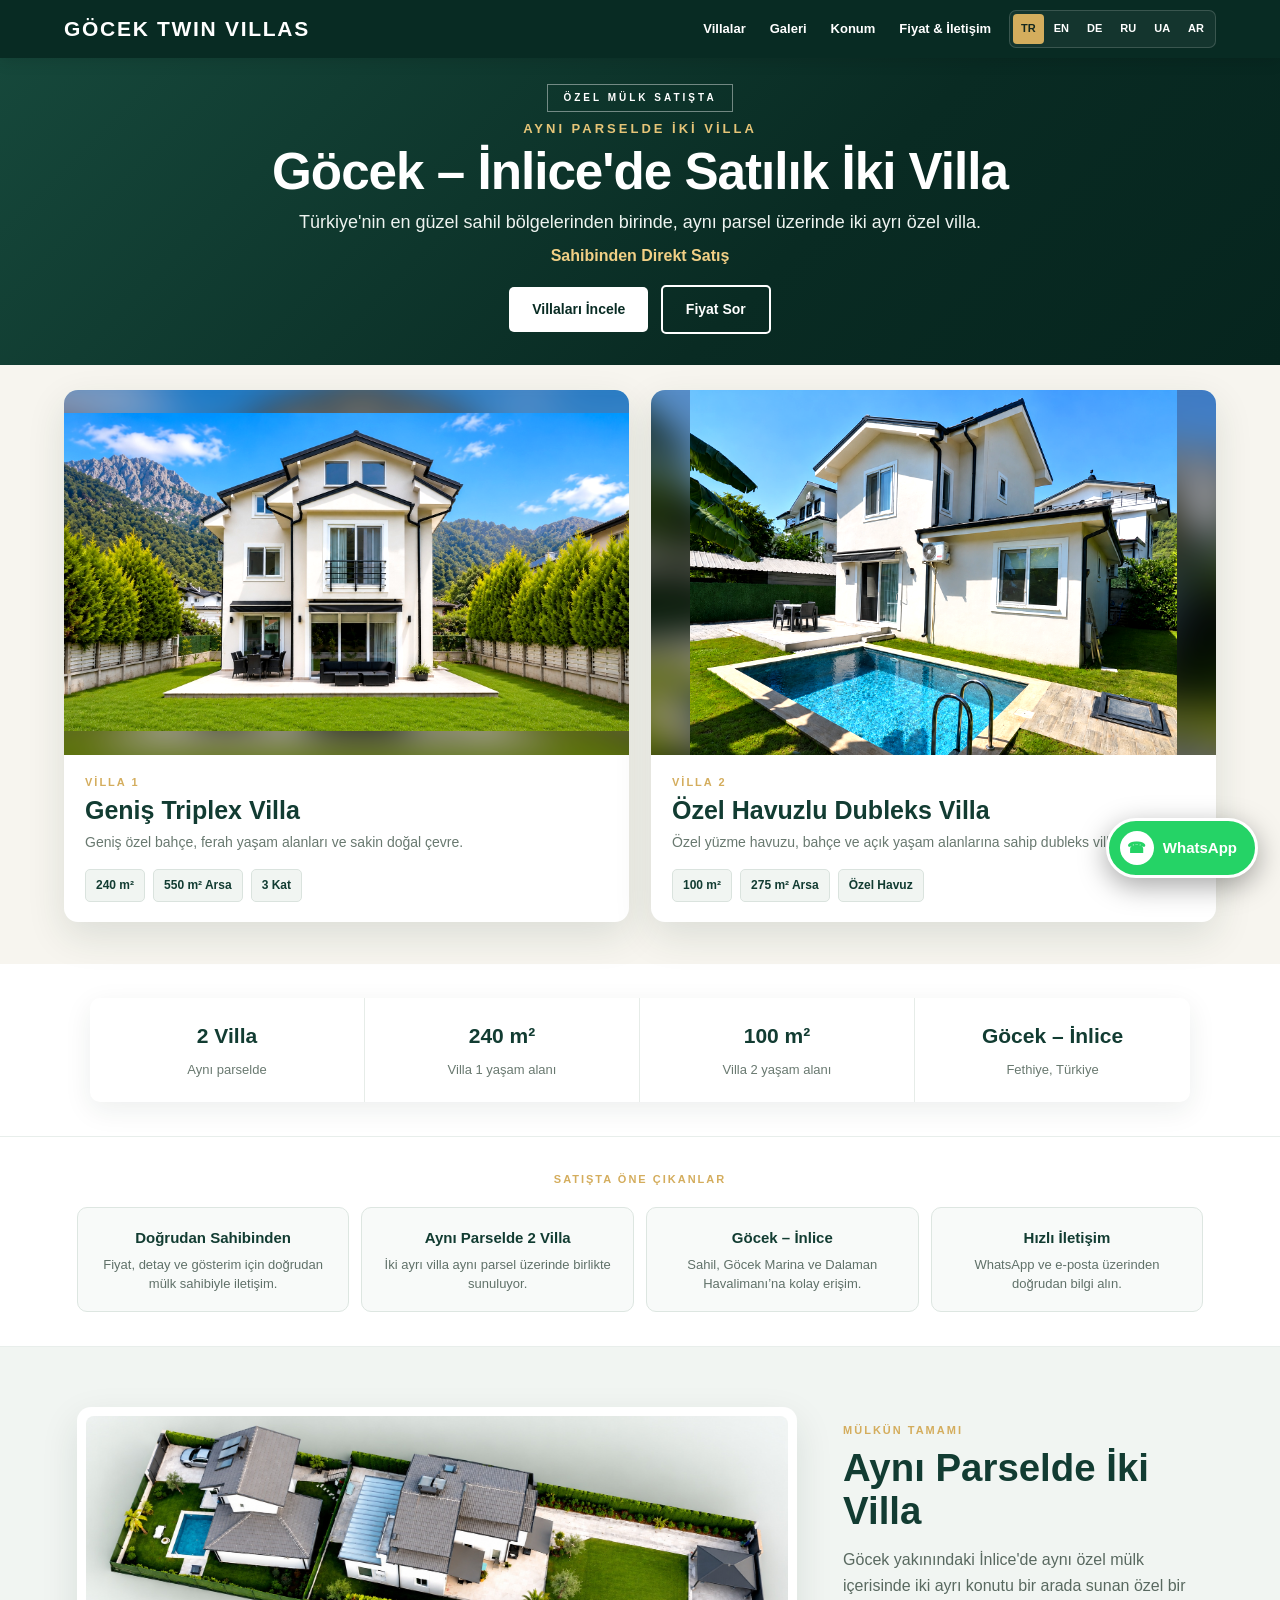
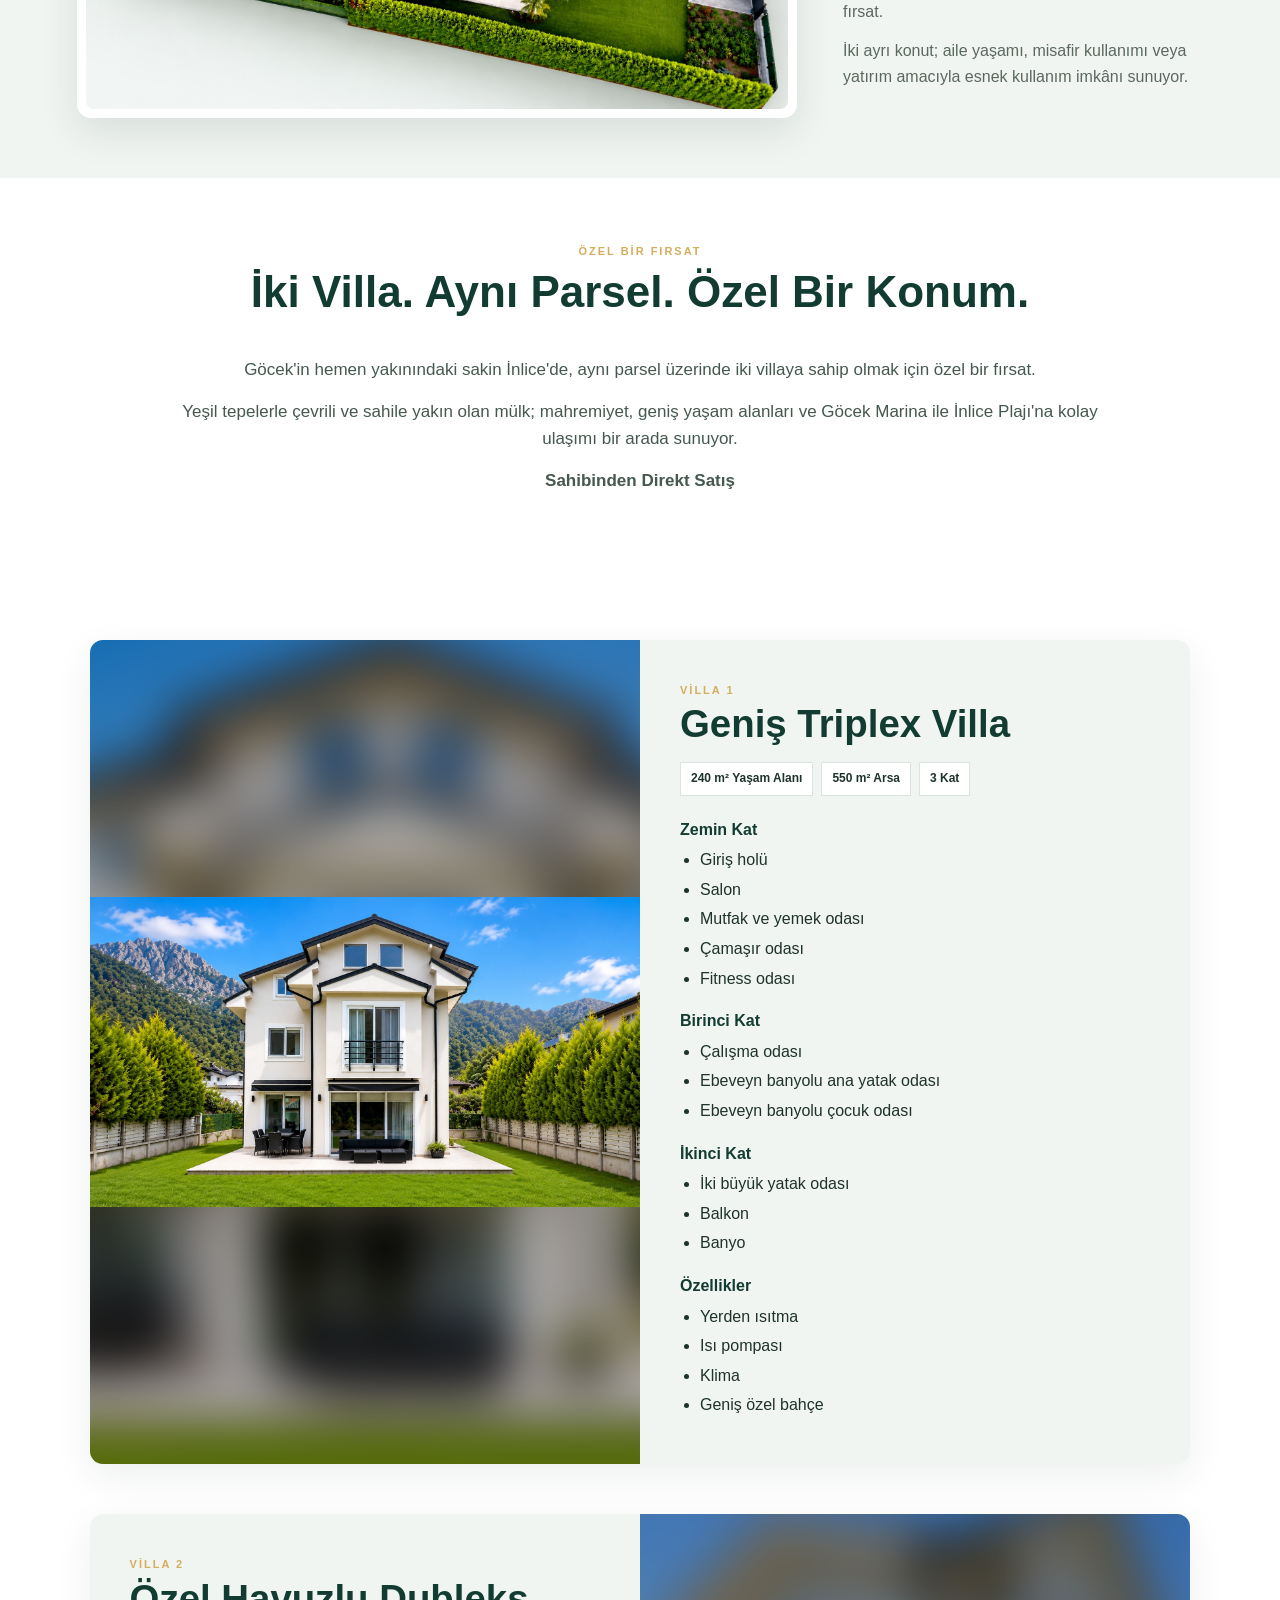
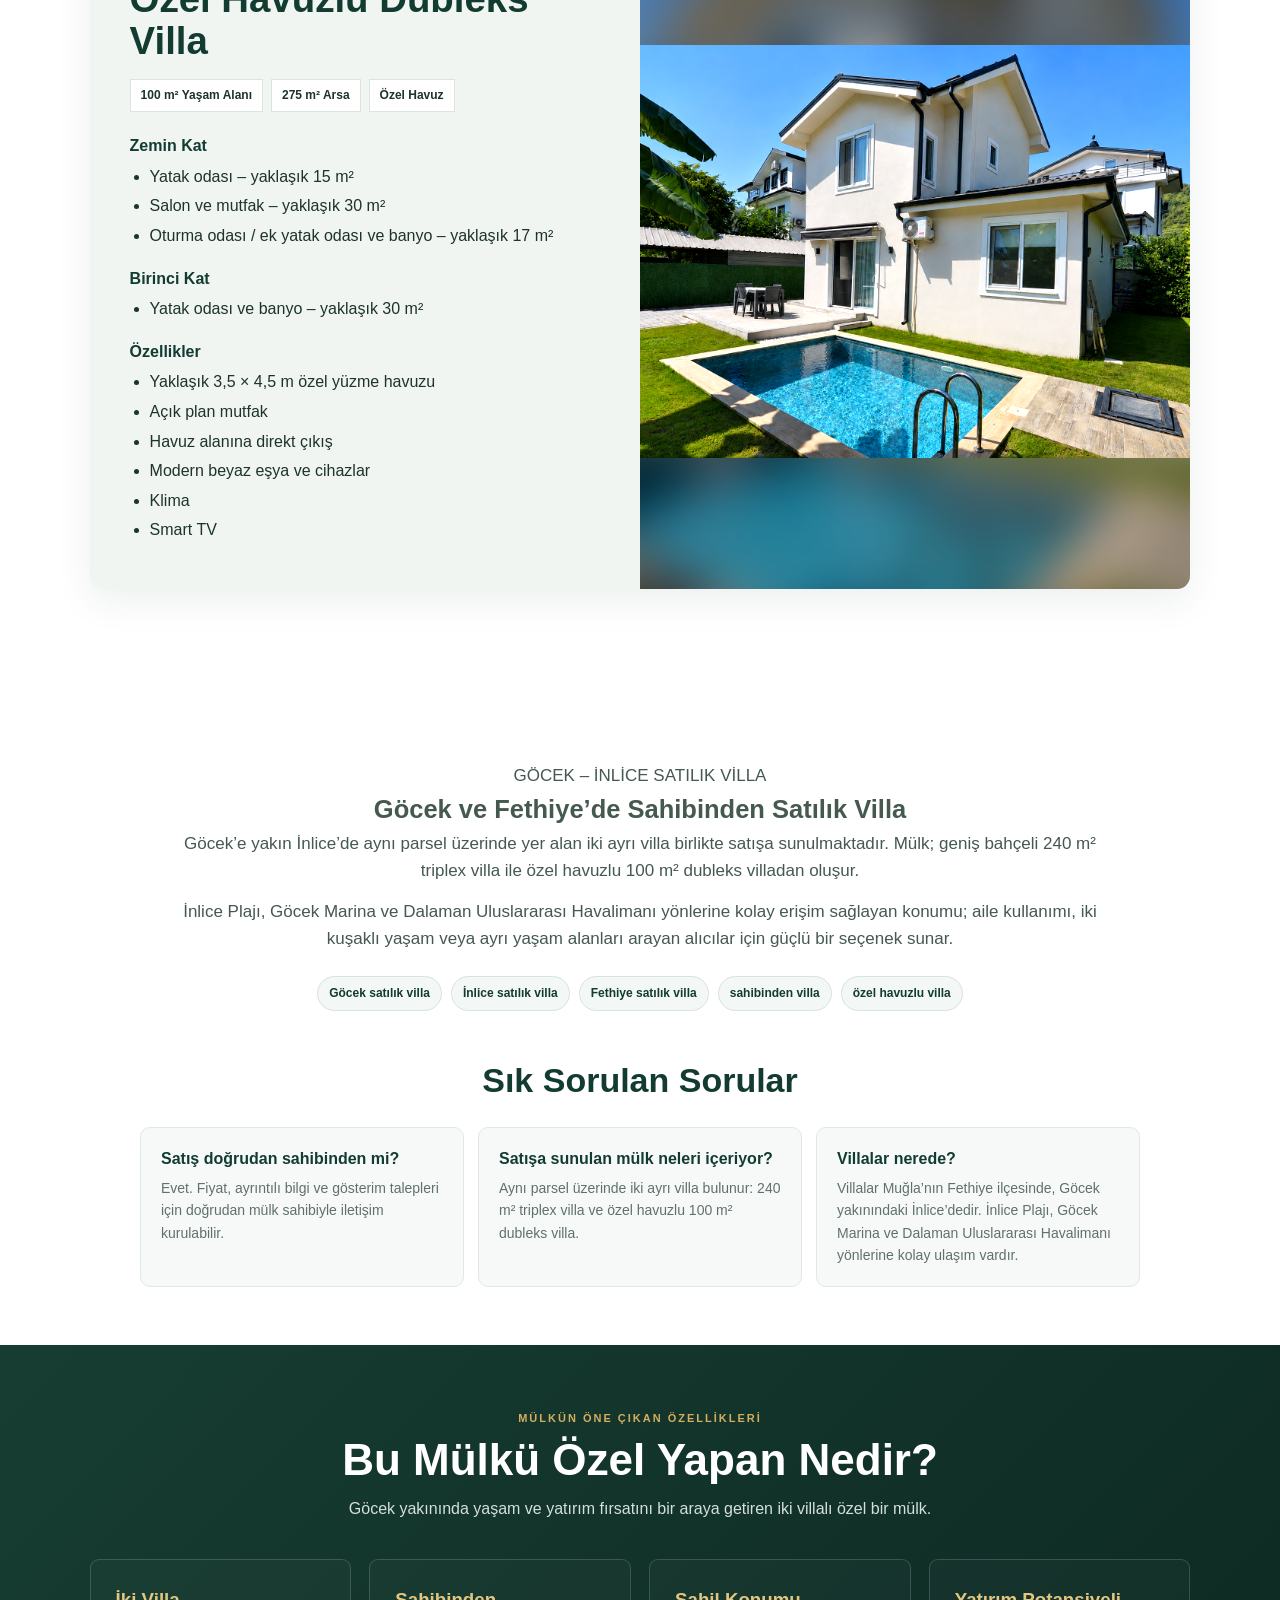
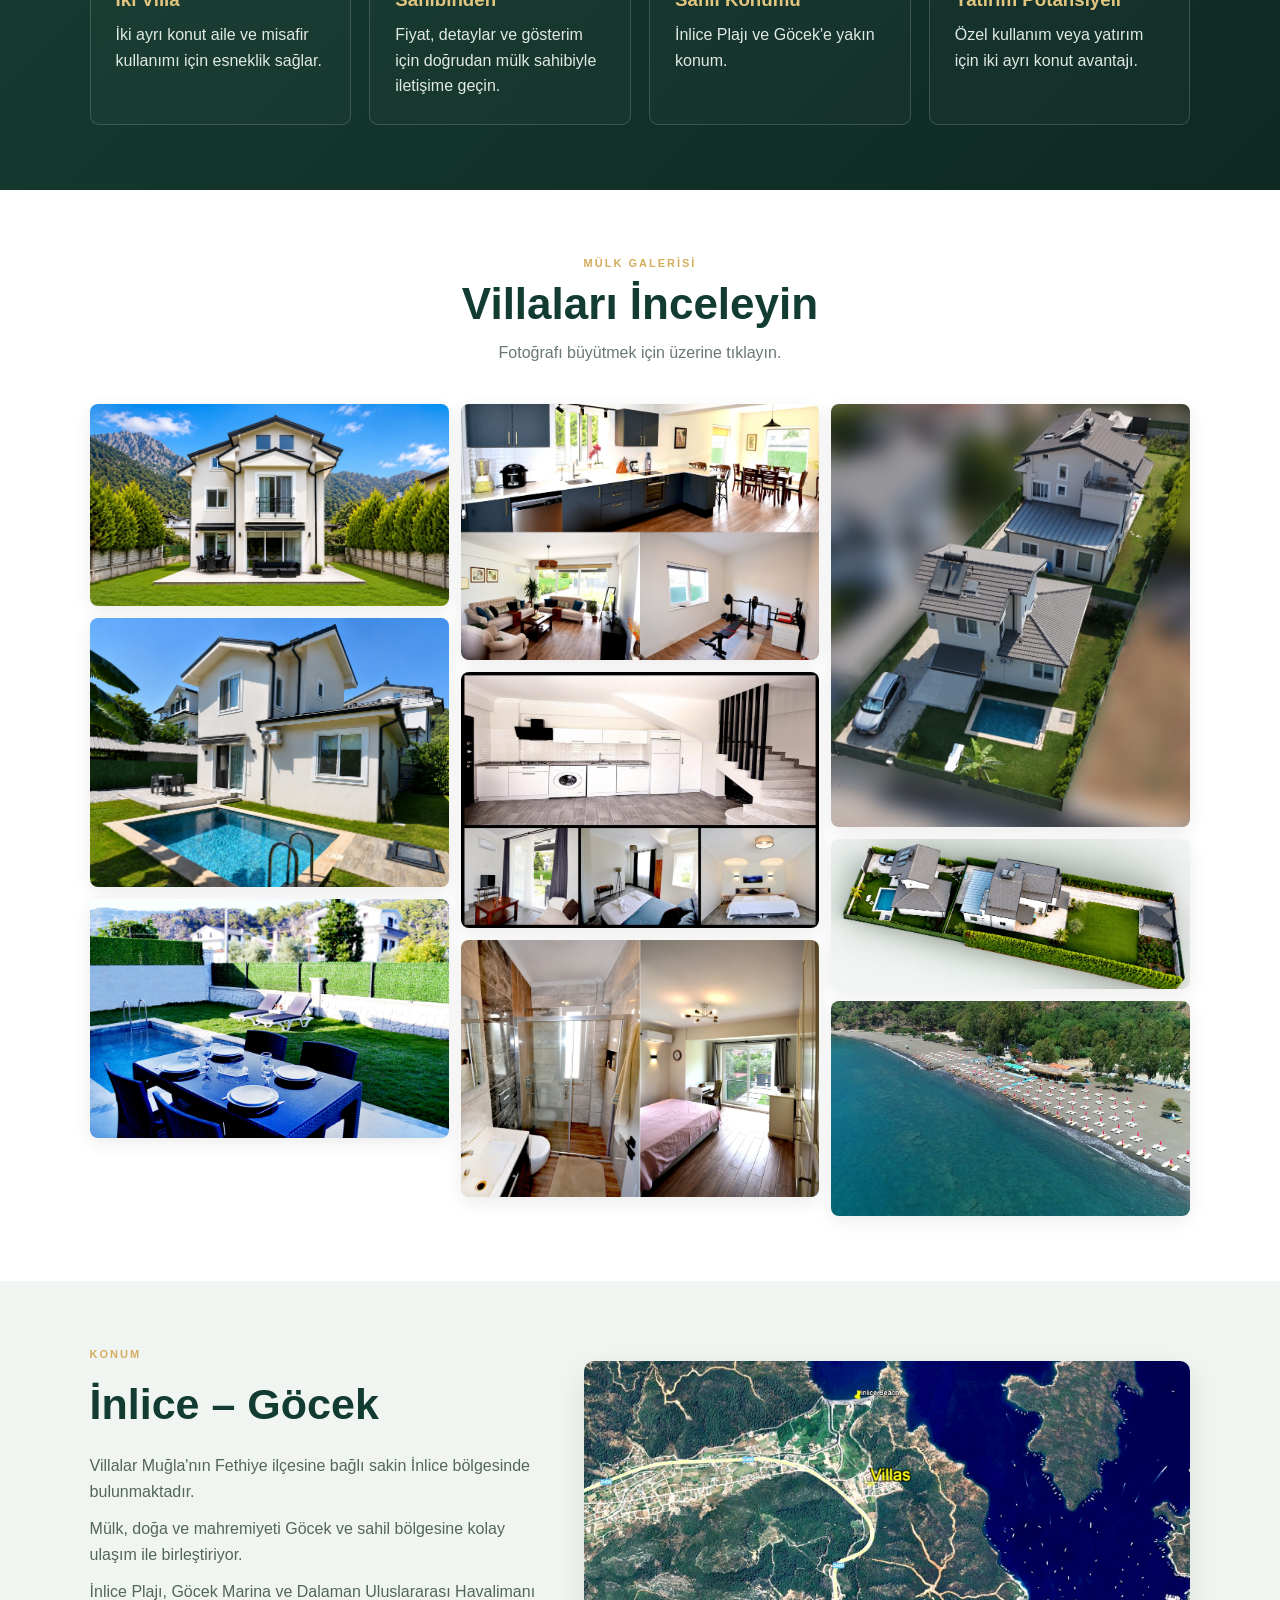
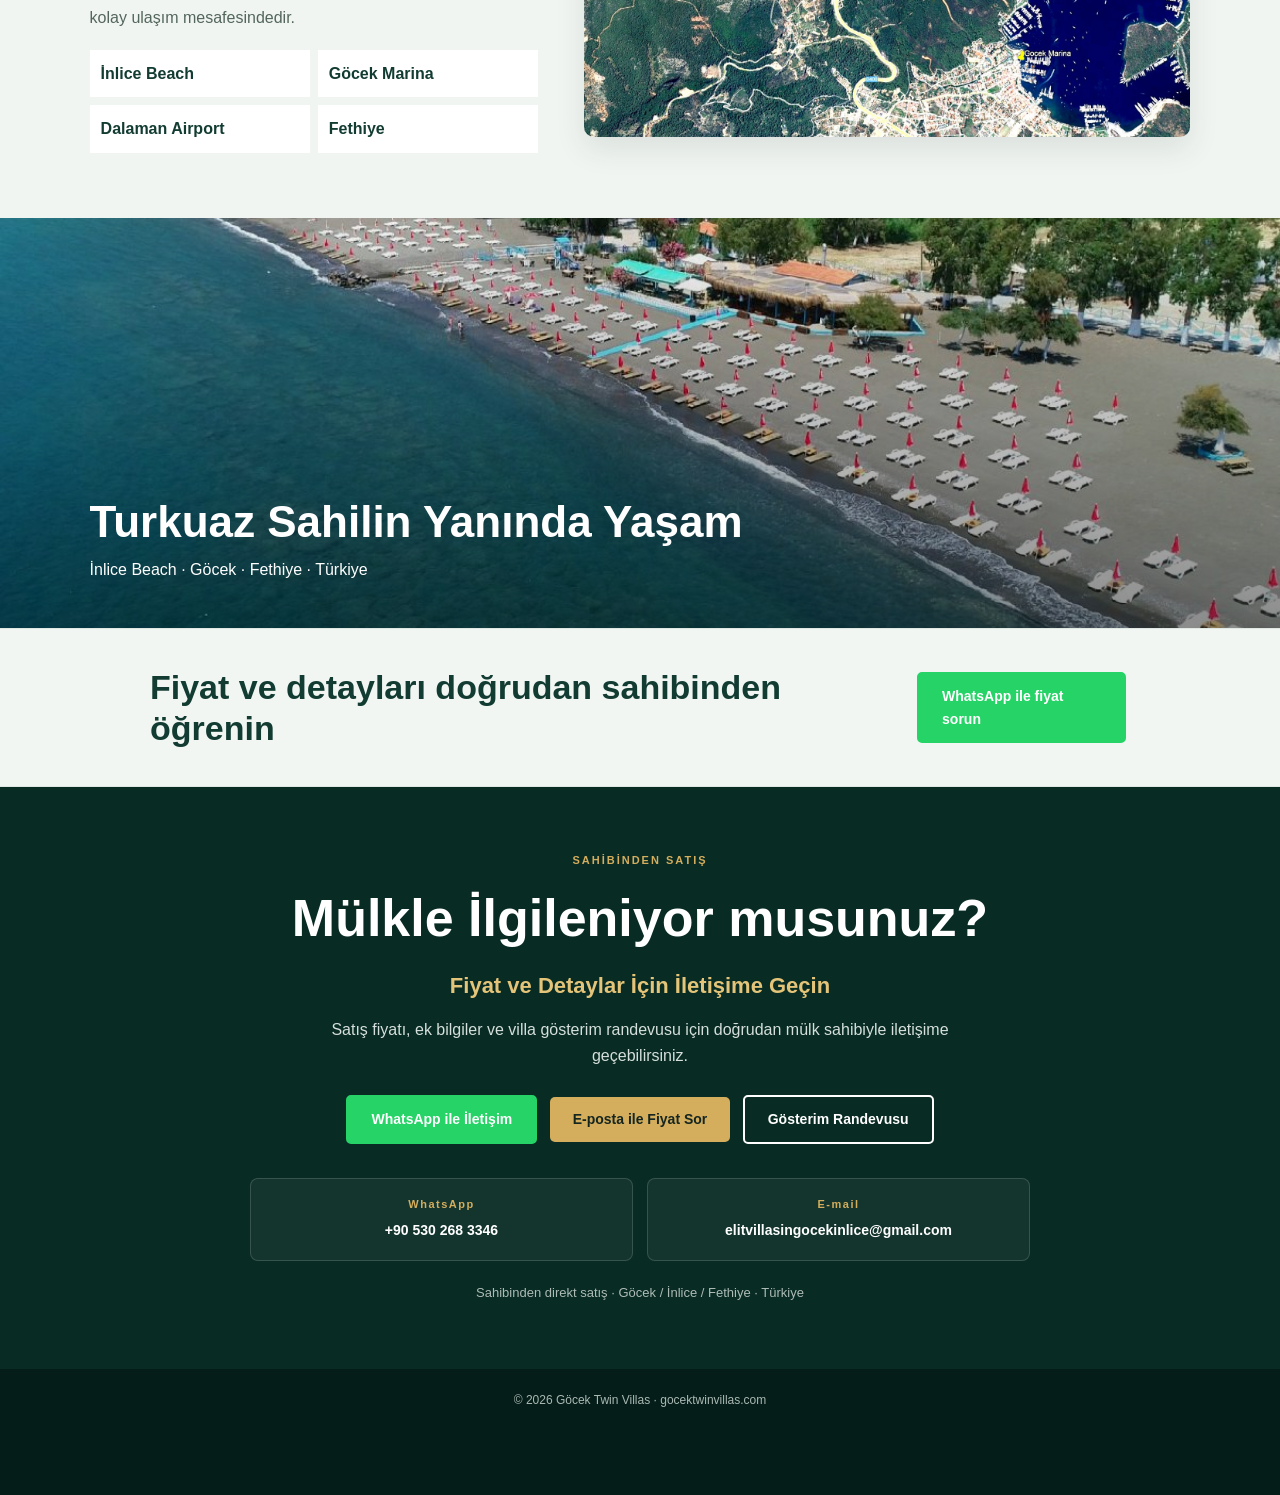
==== commit 617dba7d: "v7 clarity" ====
--- a/index.html
+++ b/index.html
@@ -2,6 +2,24 @@
 
 <html dir="ltr" lang="tr">
 <head>
+<!-- Microsoft Clarity -->
+<script type="text/javascript">
+(function(c,l,a,r,i,t,y){
+    c[a]=c[a]||function(){(c[a].q=c[a].q||[]).push(arguments)};
+    t=l.createElement(r);t.async=1;t.src="https://www.clarity.ms/tag/"+i;
+    y=l.getElementsByTagName(r)[0];y.parentNode.insertBefore(t,y);
+})(window, document, "clarity", "script", "yd10dxj0cc");
+</script>
+
+<!-- Google tag (gtag.js) -->
+<script async src="https://www.googletagmanager.com/gtag/js?id=G-7M6QVQJSMQ"></script>
+<script>
+  window.dataLayer = window.dataLayer || [];
+  function gtag(){dataLayer.push(arguments);}
+  gtag('js', new Date());
+  gtag('config', 'G-7M6QVQJSMQ');
+</script>
+
 <meta charset="utf-8"/>
 <meta content="width=device-width, initial-scale=1.0" name="viewport"/>
 <title>Göcek İnlice Satılık Villa | Sahibinden 2 Villa | Göcek Twin Villas</title>
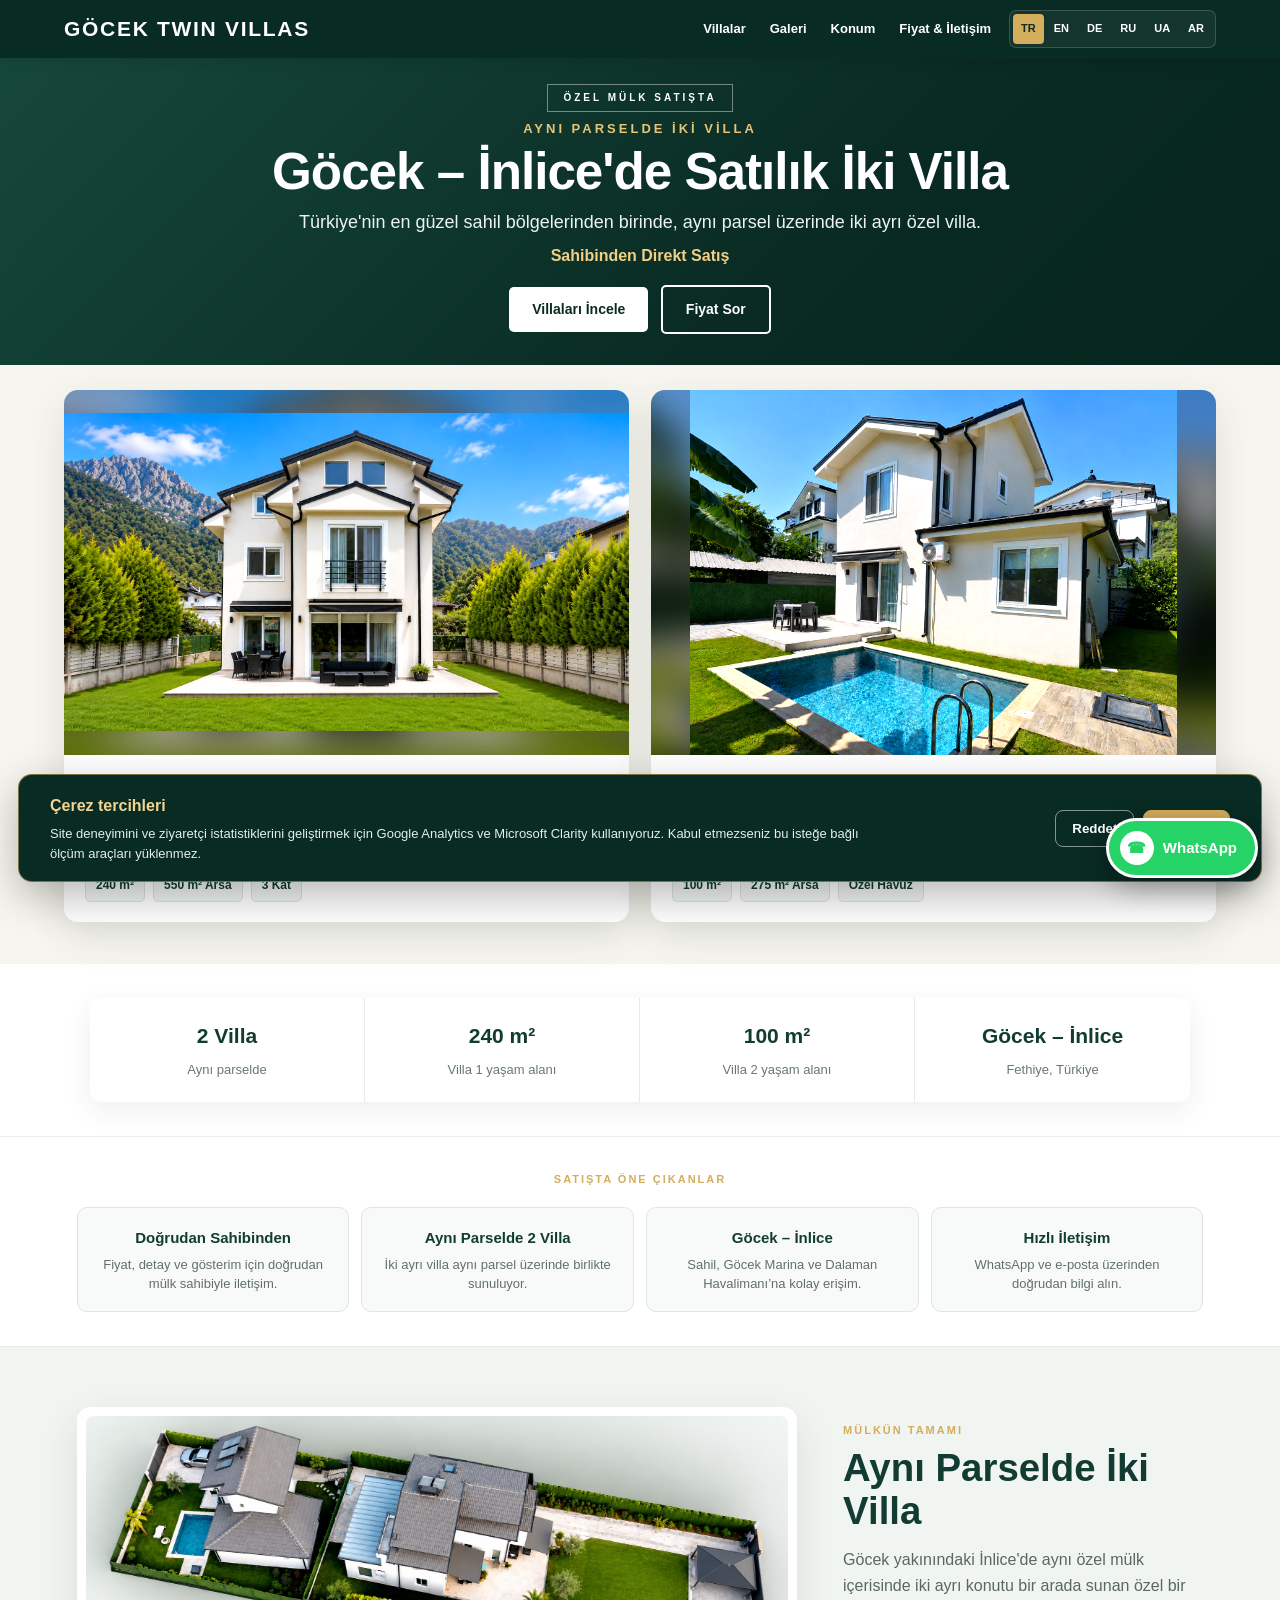
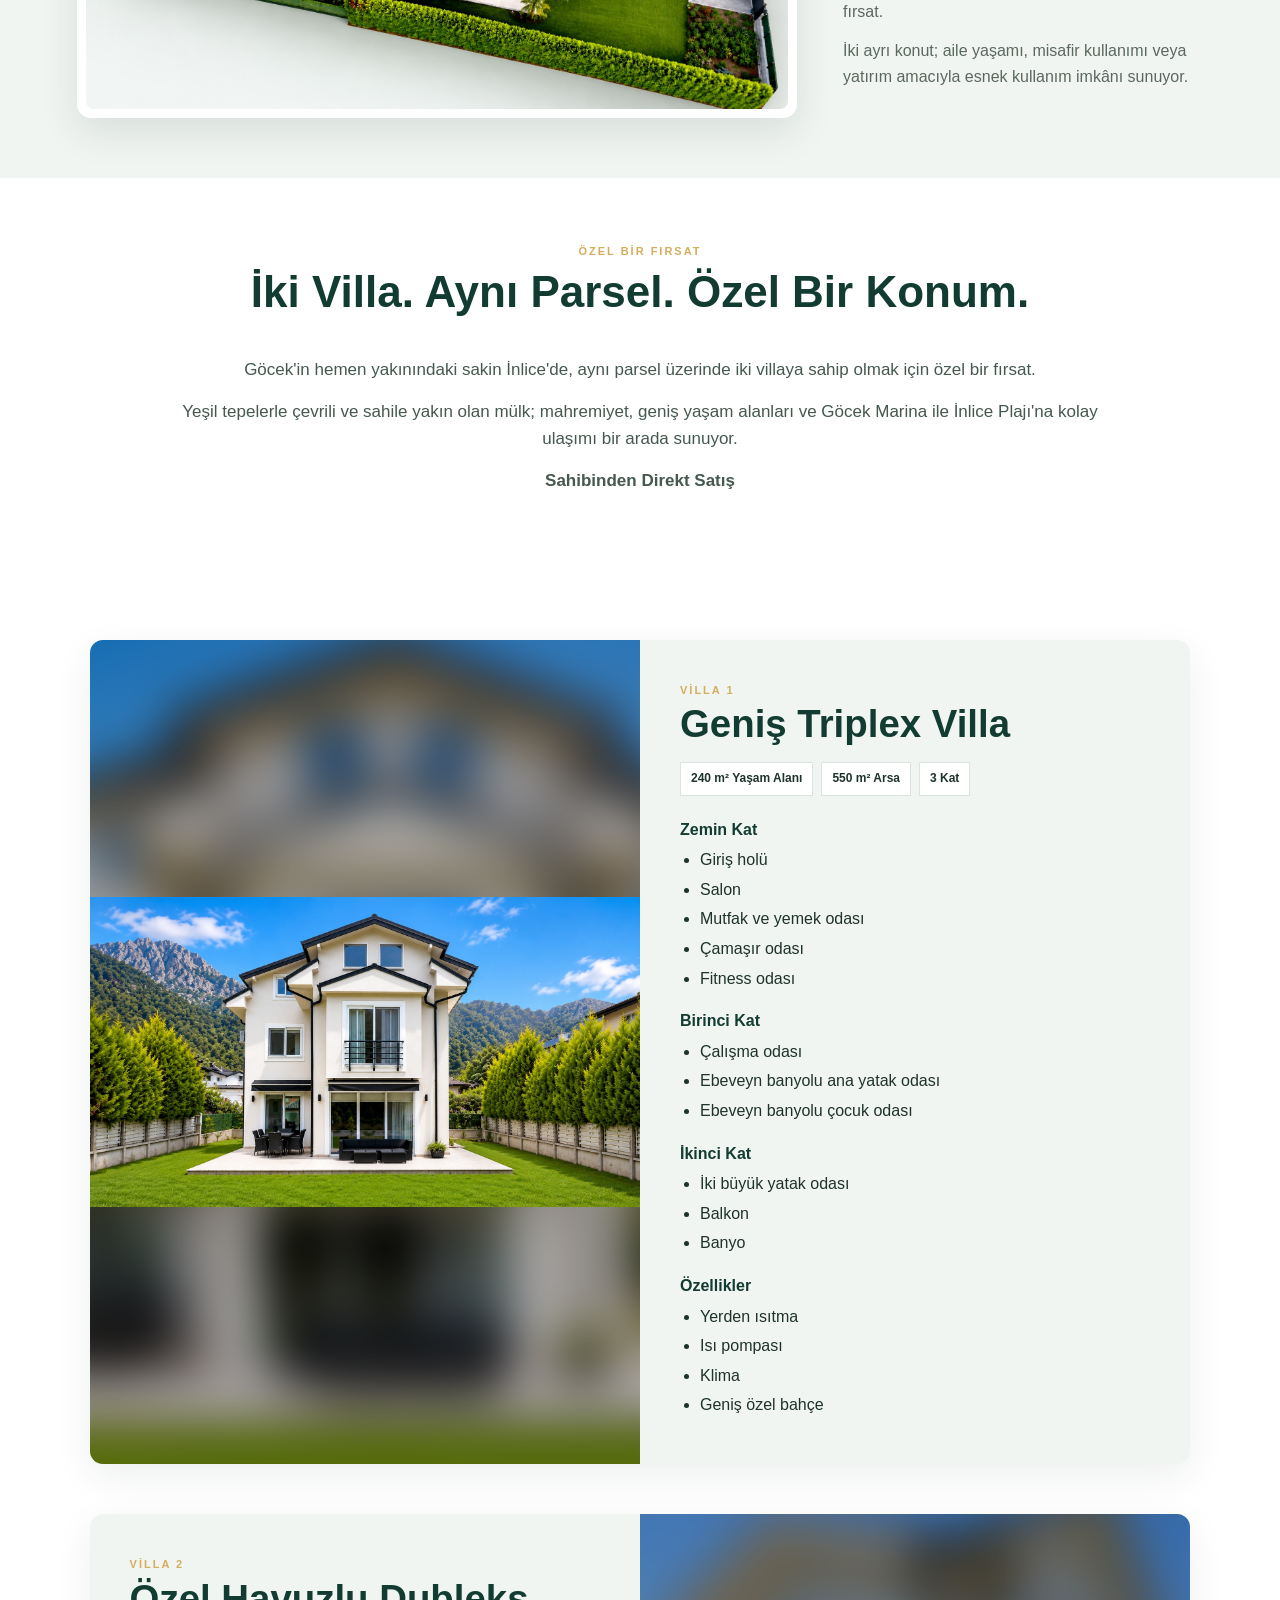
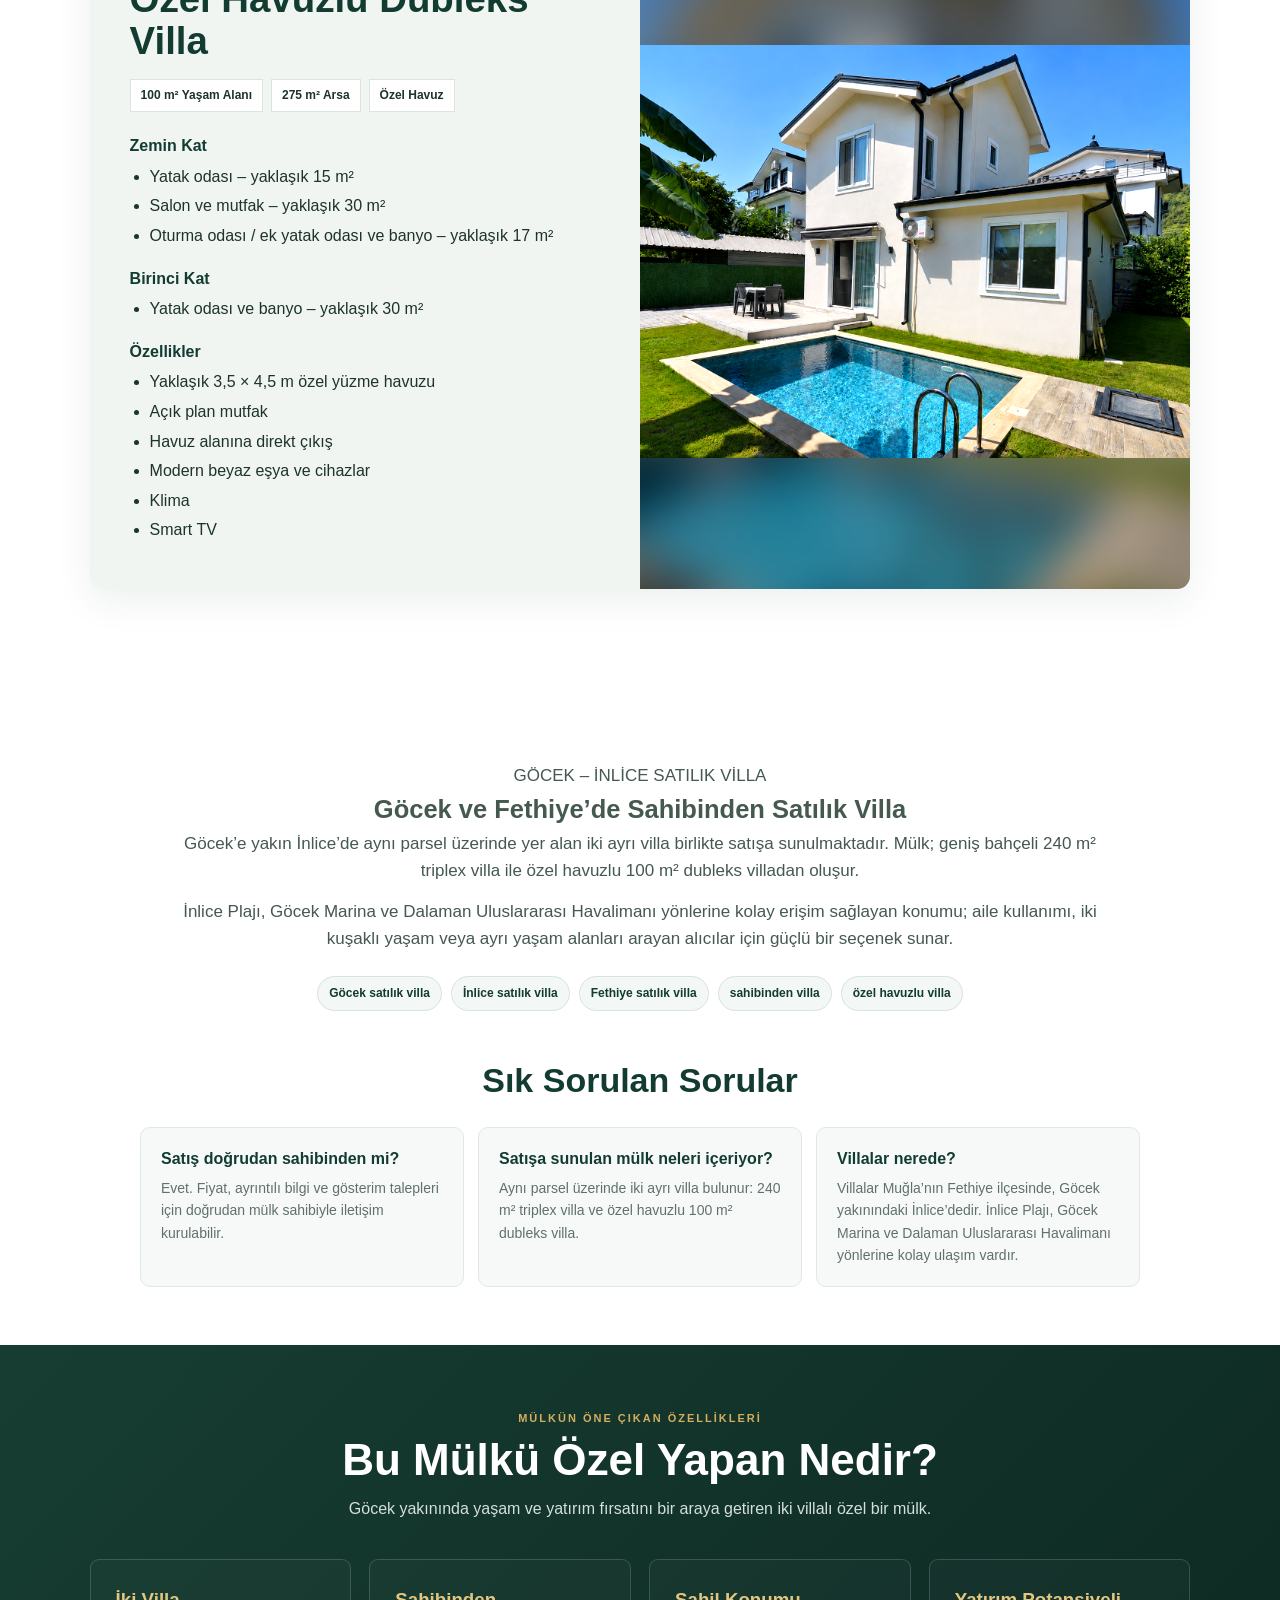
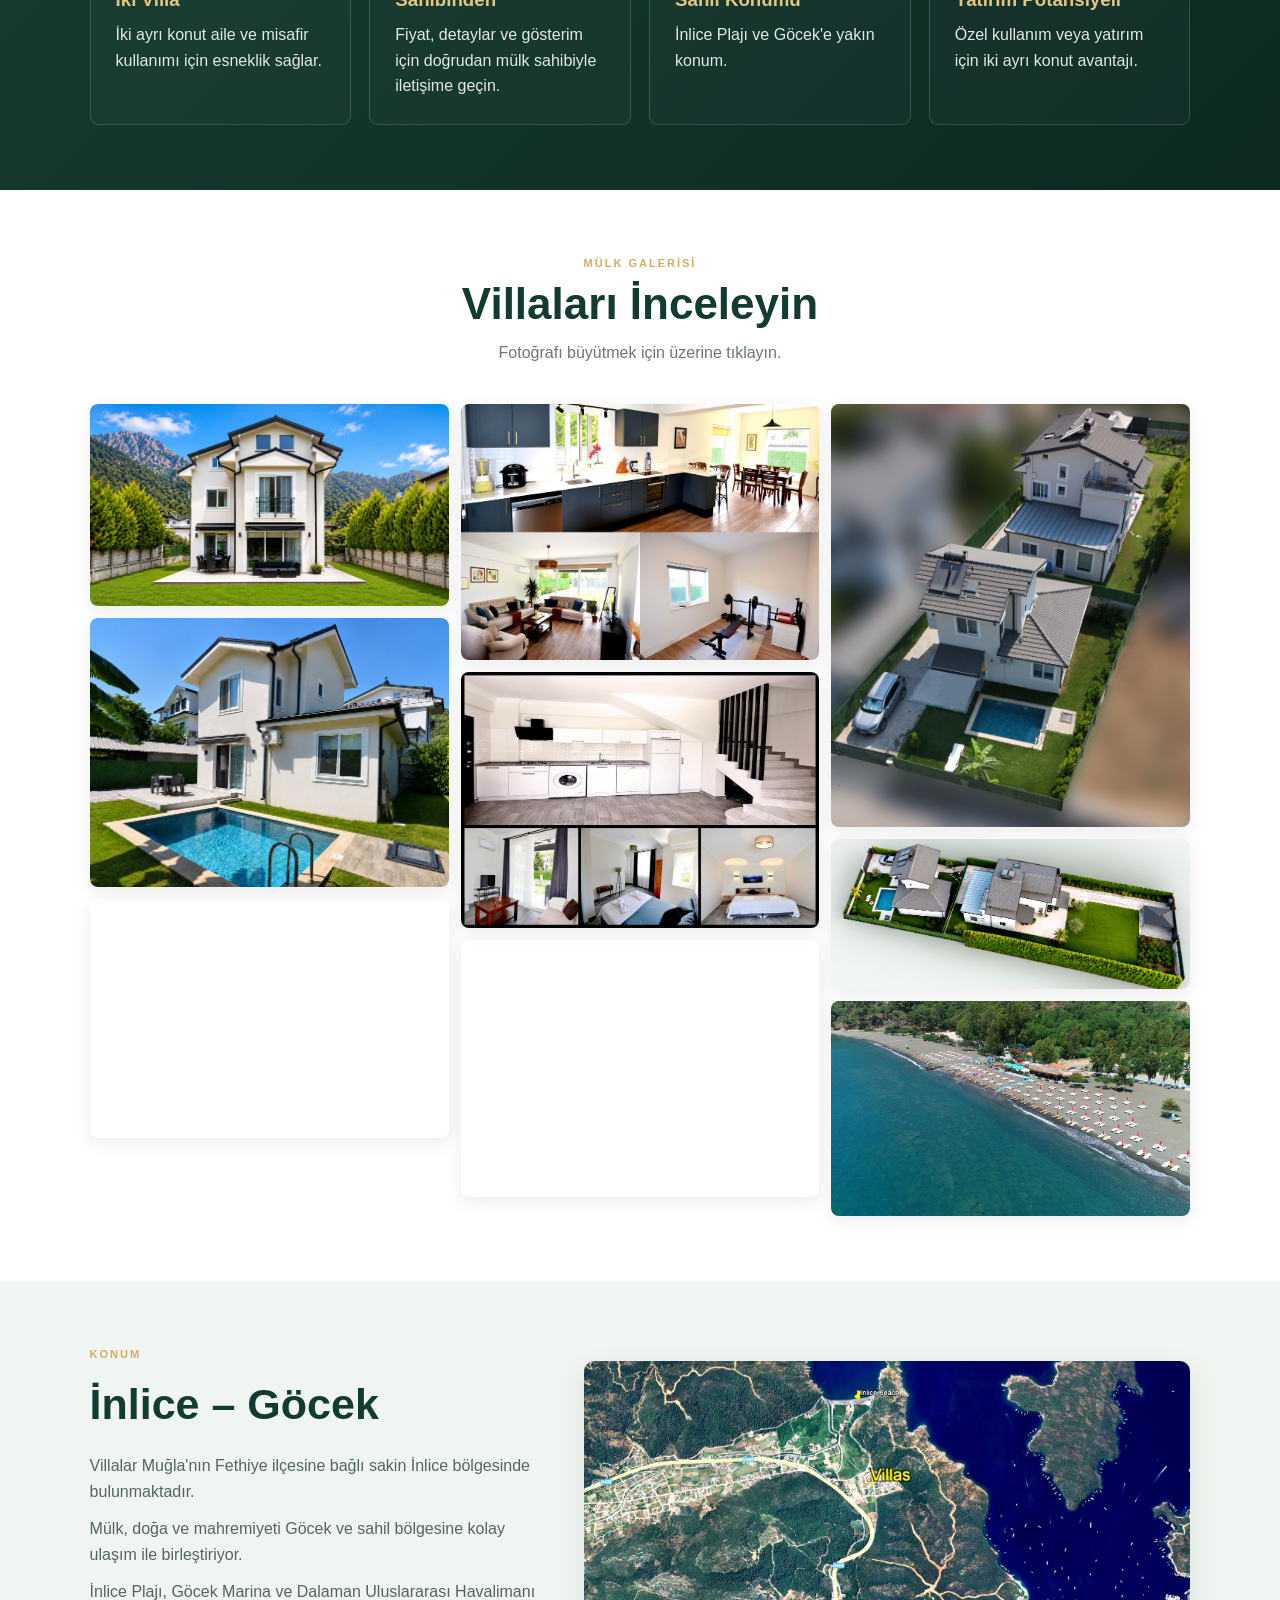
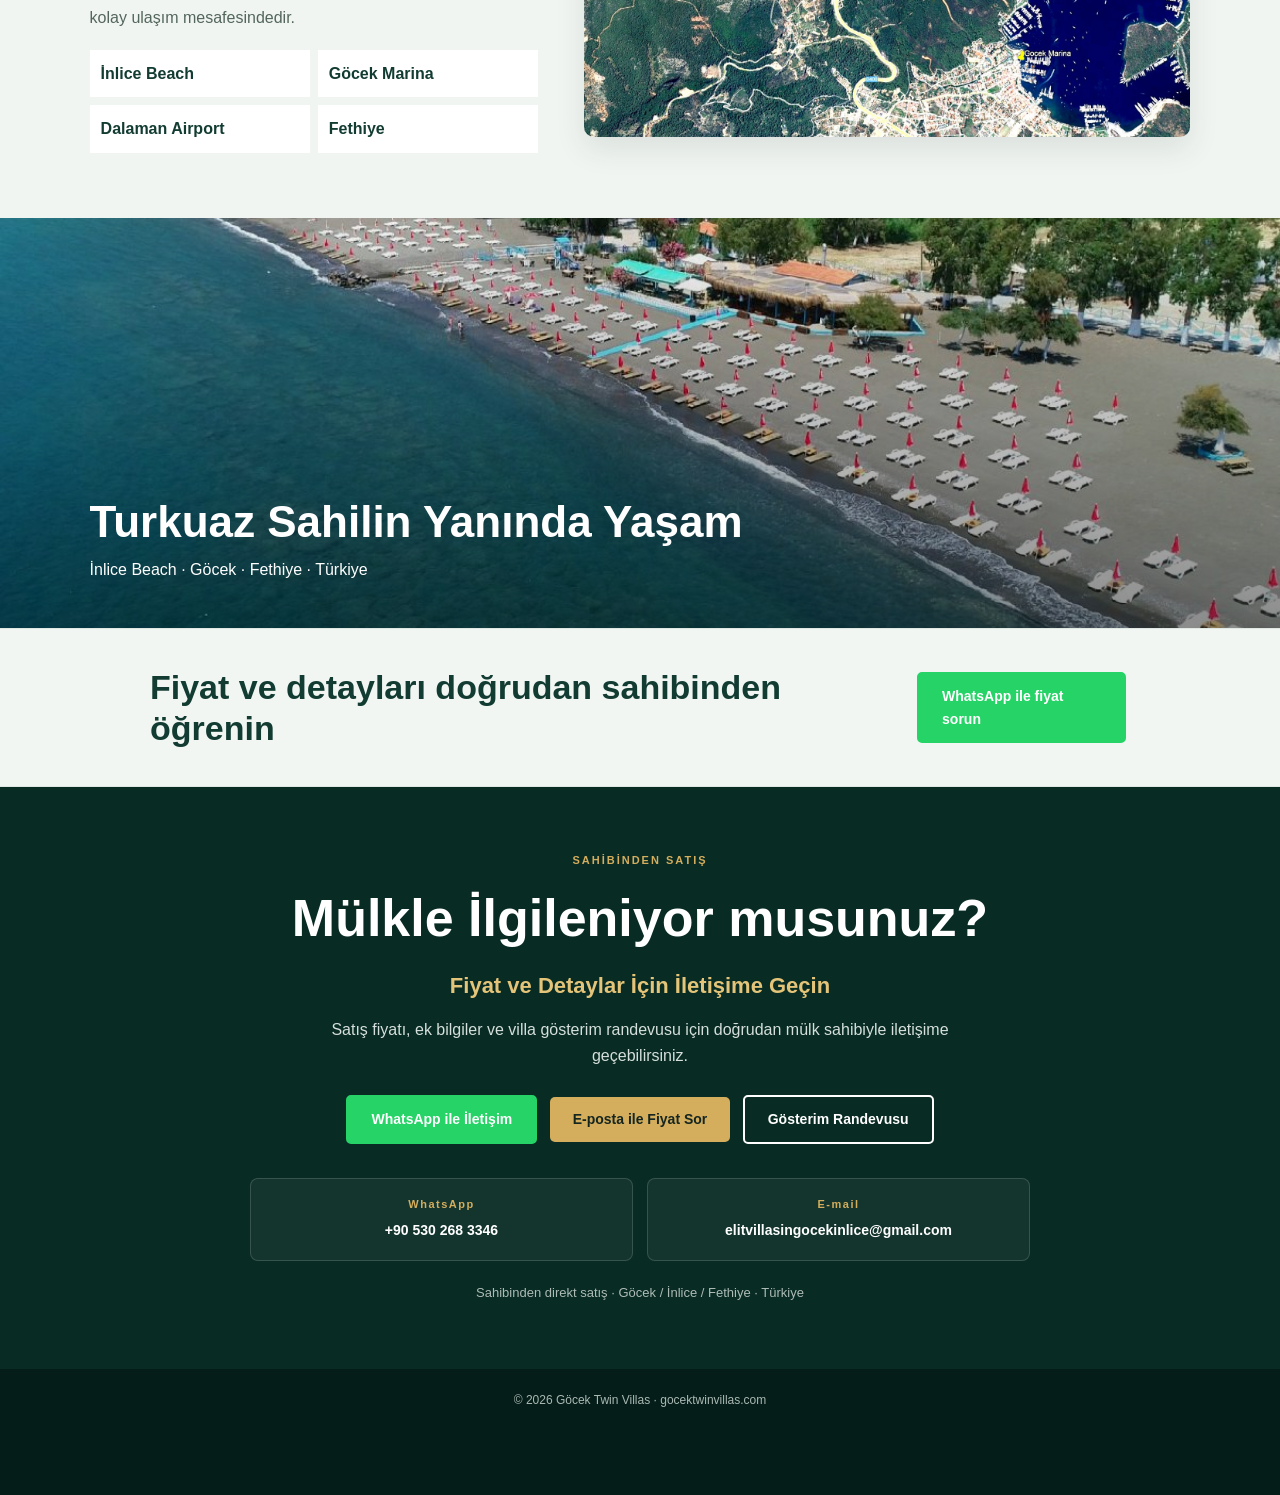
==== commit e8202a5c: "v8" ====
--- a/index.html
+++ b/index.html
@@ -2,26 +2,9 @@
 
 <html dir="ltr" lang="tr">
 <head>
-<!-- Microsoft Clarity -->
-<script type="text/javascript">
-(function(c,l,a,r,i,t,y){
-    c[a]=c[a]||function(){(c[a].q=c[a].q||[]).push(arguments)};
-    t=l.createElement(r);t.async=1;t.src="https://www.clarity.ms/tag/"+i;
-    y=l.getElementsByTagName(r)[0];y.parentNode.insertBefore(t,y);
-})(window, document, "clarity", "script", "yd10dxj0cc");
-</script>
-
-<!-- Google tag (gtag.js) -->
-<script async src="https://www.googletagmanager.com/gtag/js?id=G-7M6QVQJSMQ"></script>
-<script>
-  window.dataLayer = window.dataLayer || [];
-  function gtag(){dataLayer.push(arguments);}
-  gtag('js', new Date());
-  gtag('config', 'G-7M6QVQJSMQ');
-</script>
-
 <meta charset="utf-8"/>
 <meta content="width=device-width, initial-scale=1.0" name="viewport"/>
+<script defer src="/cookie-consent.js?v=1800"></script>
 <title>Göcek İnlice Satılık Villa | Sahibinden 2 Villa | Göcek Twin Villas</title>
 <meta content="Göcek İnlice'de sahibinden satılık iki özel villa. 240 m² triplex villa ve özel havuzlu 100 m² dubleks villa. Göcek ve İnlice Plajı'na yakın." name="description"/>
 <meta content="index, follow, max-image-preview:large" name="robots"/>
@@ -51,7 +34,7 @@
 <meta content="Göcek İnlice Satılık Villa | Sahibinden 2 Villa | Göcek Twin Villas" name="twitter:title"/>
 <meta content="Göcek İnlice'de sahibinden satılık iki özel villa. 240 m² triplex villa ve özel havuzlu 100 m² dubleks villa. Göcek ve İnlice Plajı'na yakın." name="twitter:description"/>
 <meta content="https://gocektwinvillas.com/villa-aerial-overview.jpg?v=1600" name="twitter:image"/>
-<link as="image" href="/villa-garden-exterior.jpg?v=1600" rel="preload"/><link href="/style.css?v=1600" rel="stylesheet"/>
+<link as="image" href="/villa-garden-exterior.jpg?v=1600" rel="preload"/><link href="/style.css?v=1800" rel="stylesheet"/>
 <script type="application/ld+json">
 {
   "@context":"https://schema.org",
--- a/style.css
+++ b/style.css
@@ -198,3 +198,84 @@
 /* V5 performance and accessibility */
 .gallery img,.aerial-photo img,.location img{height:auto}
 @media(prefers-reduced-motion:reduce){html{scroll-behavior:auto}.button,.gallery img,.floating-whatsapp{transition:none}}
+
+
+/* V8 cookie consent */
+.gtv-cookie-banner{
+  position:fixed;
+  left:18px;
+  right:18px;
+  bottom:18px;
+  z-index:99999;
+  background:#082b23;
+  color:#fff;
+  border:1px solid rgba(212,173,93,.55);
+  border-radius:14px;
+  box-shadow:0 14px 42px rgba(0,0,0,.28);
+  padding:18px;
+}
+.gtv-cookie-inner{
+  max-width:1180px;
+  margin:0 auto;
+  display:flex;
+  align-items:center;
+  justify-content:space-between;
+  gap:22px;
+}
+.gtv-cookie-copy strong{
+  display:block;
+  color:#f1d493;
+  font-size:16px;
+  margin-bottom:5px;
+}
+.gtv-cookie-copy p{
+  margin:0;
+  color:#e5eeea;
+  font-size:13px;
+  line-height:1.5;
+  max-width:820px;
+}
+.gtv-cookie-actions{
+  display:flex;
+  flex-shrink:0;
+  gap:9px;
+}
+.gtv-cookie-actions button,
+.gtv-cookie-settings{
+  border-radius:8px;
+  font-weight:800;
+  cursor:pointer;
+  font-family:inherit;
+}
+.gtv-cookie-accept{
+  border:1px solid #d4ad5d;
+  background:#d4ad5d;
+  color:#082b23;
+  padding:10px 16px;
+}
+.gtv-cookie-reject{
+  border:1px solid rgba(255,255,255,.5);
+  background:transparent;
+  color:#fff;
+  padding:10px 16px;
+}
+.gtv-cookie-settings{
+  position:fixed;
+  left:12px;
+  bottom:12px;
+  z-index:9998;
+  border:1px solid #ccd8d2;
+  background:rgba(255,255,255,.95);
+  color:#123c32;
+  padding:7px 10px;
+  font-size:11px;
+  box-shadow:0 4px 15px rgba(0,0,0,.14);
+}
+[dir="rtl"] .gtv-cookie-settings{left:auto;right:12px}
+@media(max-width:720px){
+  .gtv-cookie-banner{left:10px;right:10px;bottom:10px;padding:15px}
+  .gtv-cookie-inner{flex-direction:column;align-items:stretch;gap:13px}
+  .gtv-cookie-actions{width:100%}
+  .gtv-cookie-actions button{flex:1}
+  .gtv-cookie-copy p{font-size:12px}
+}
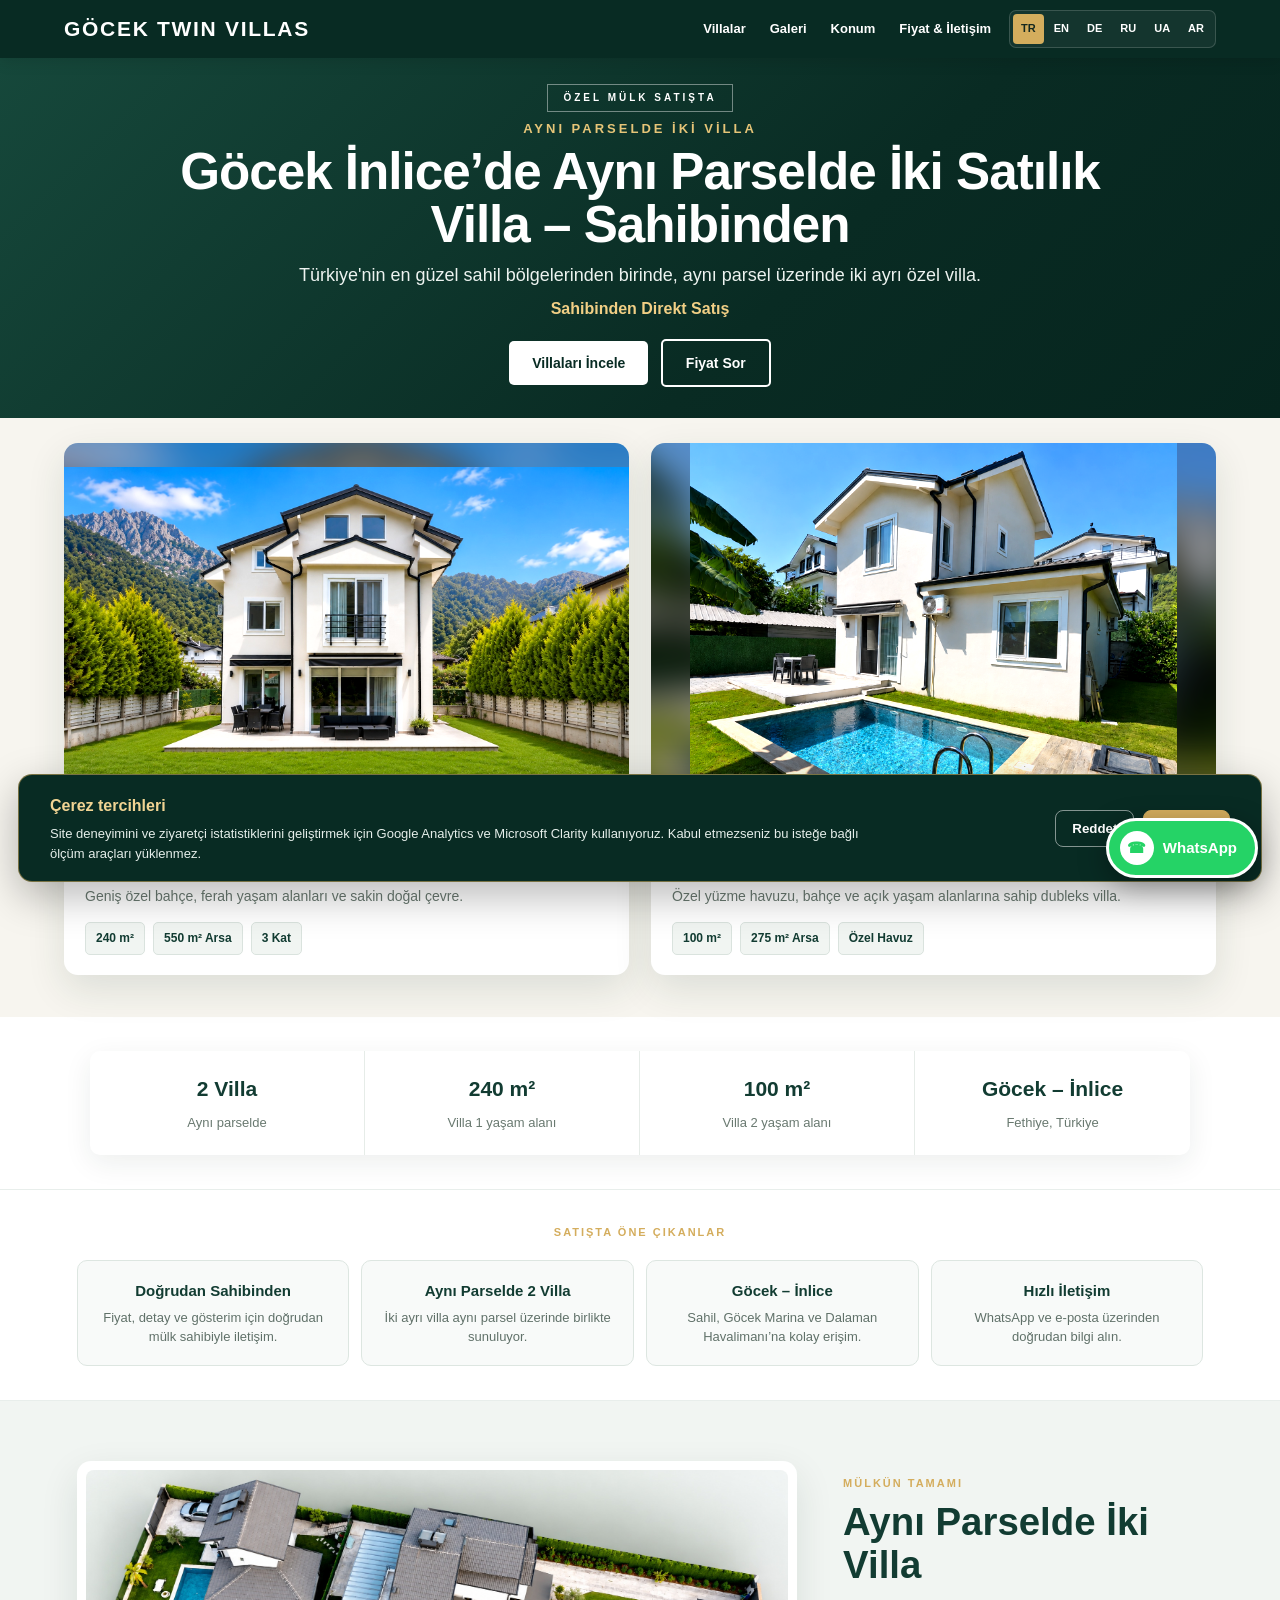
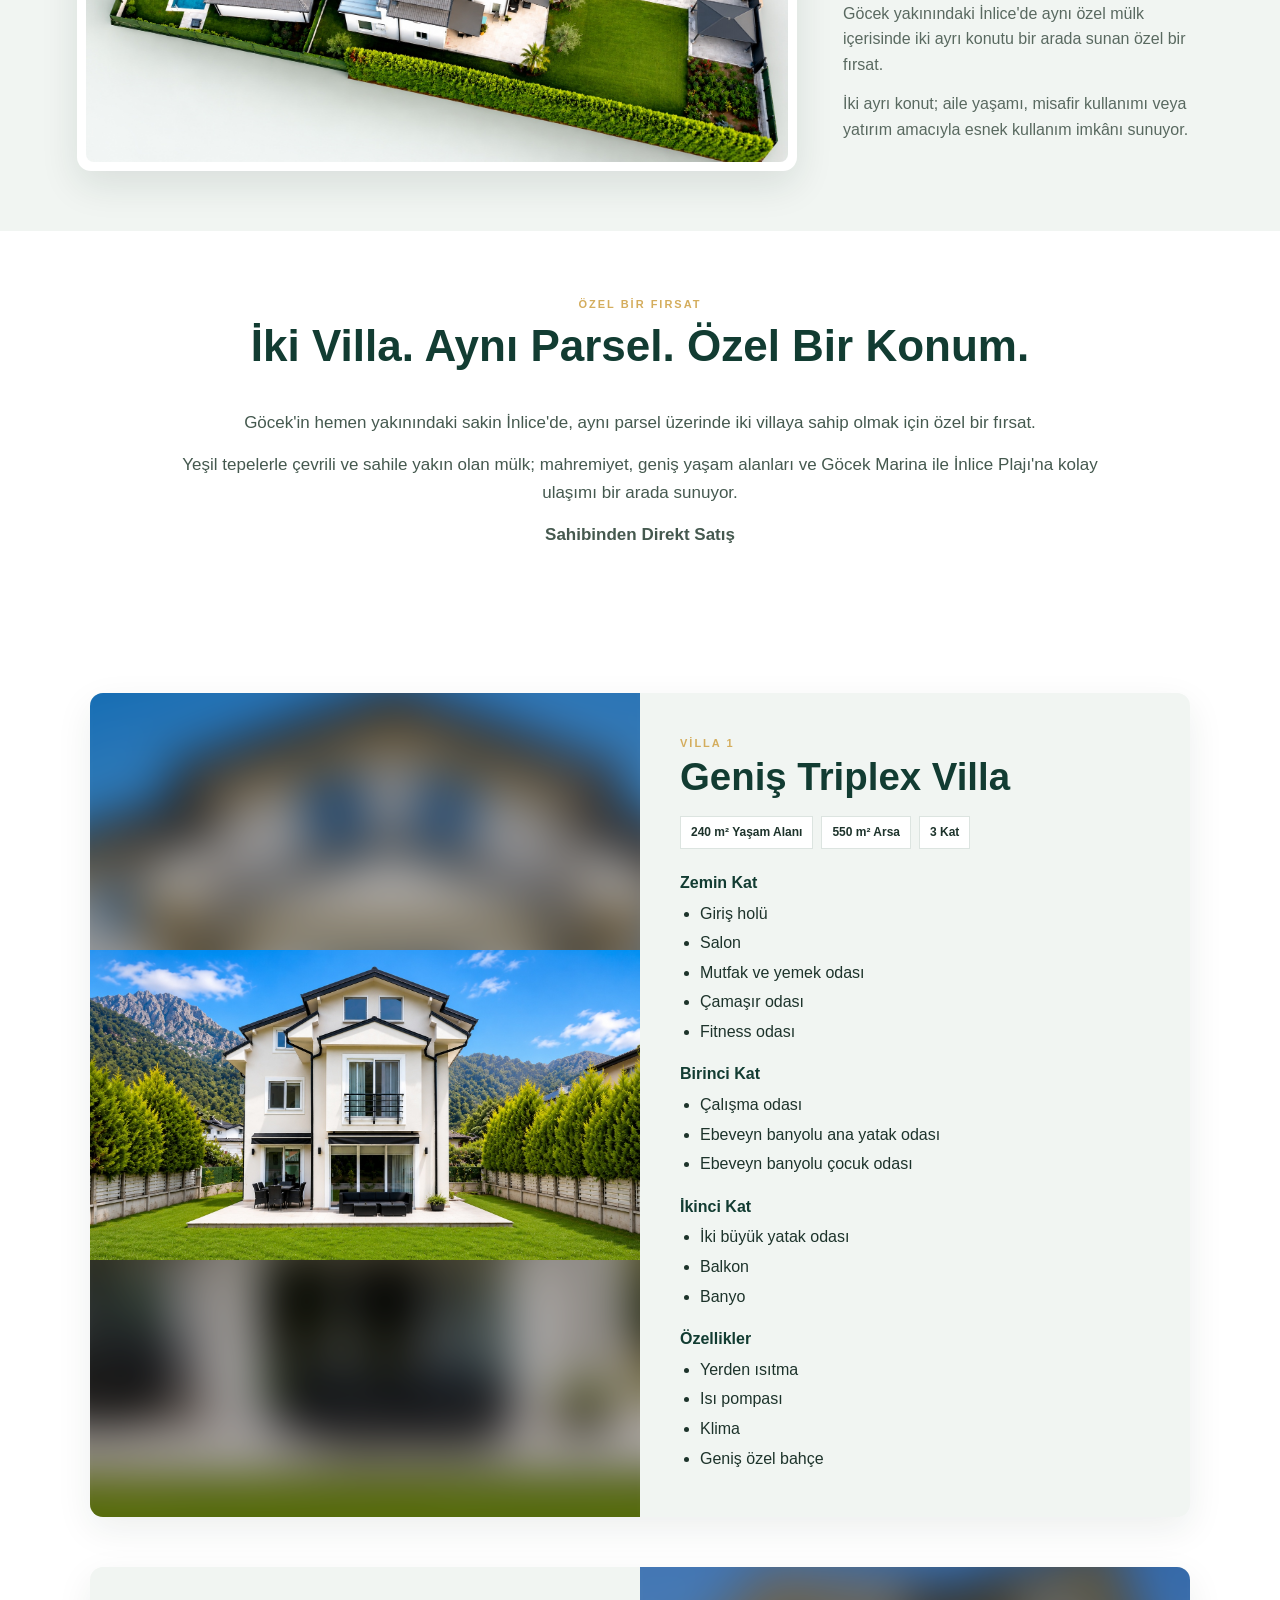
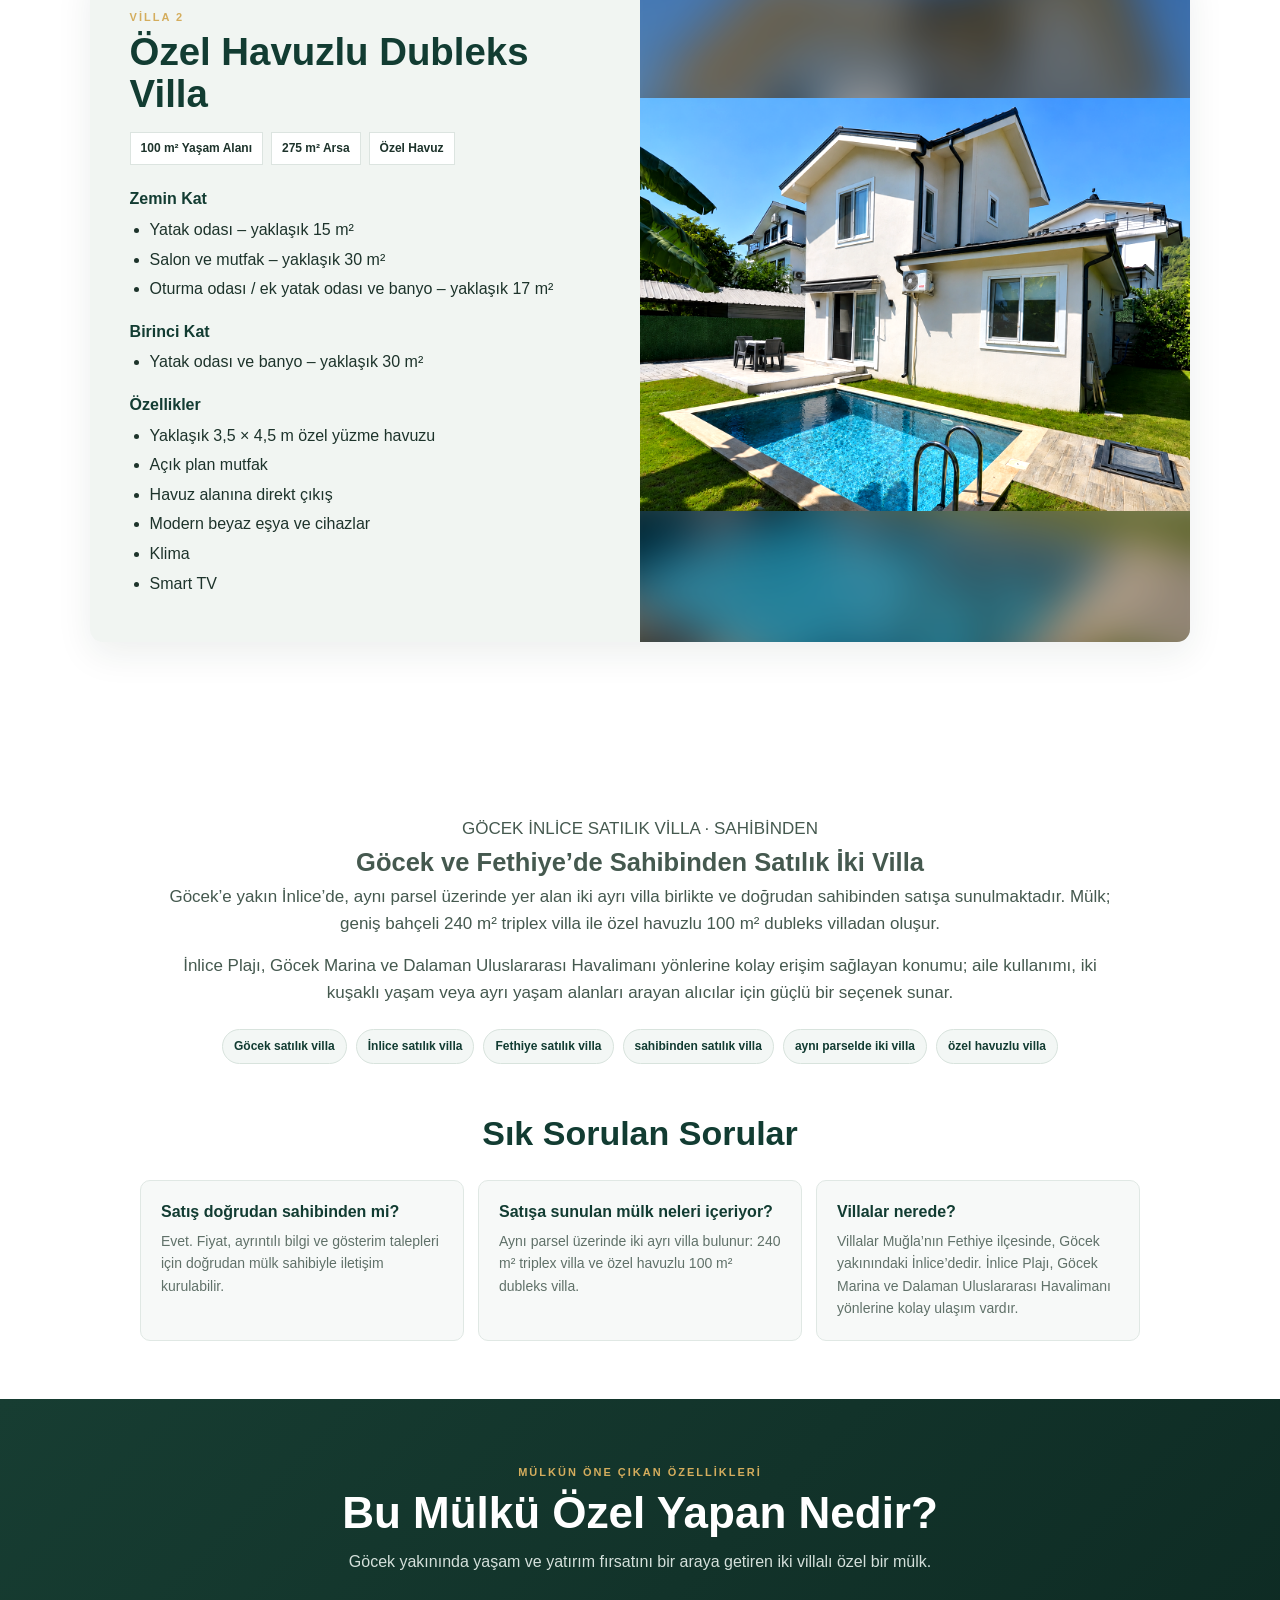
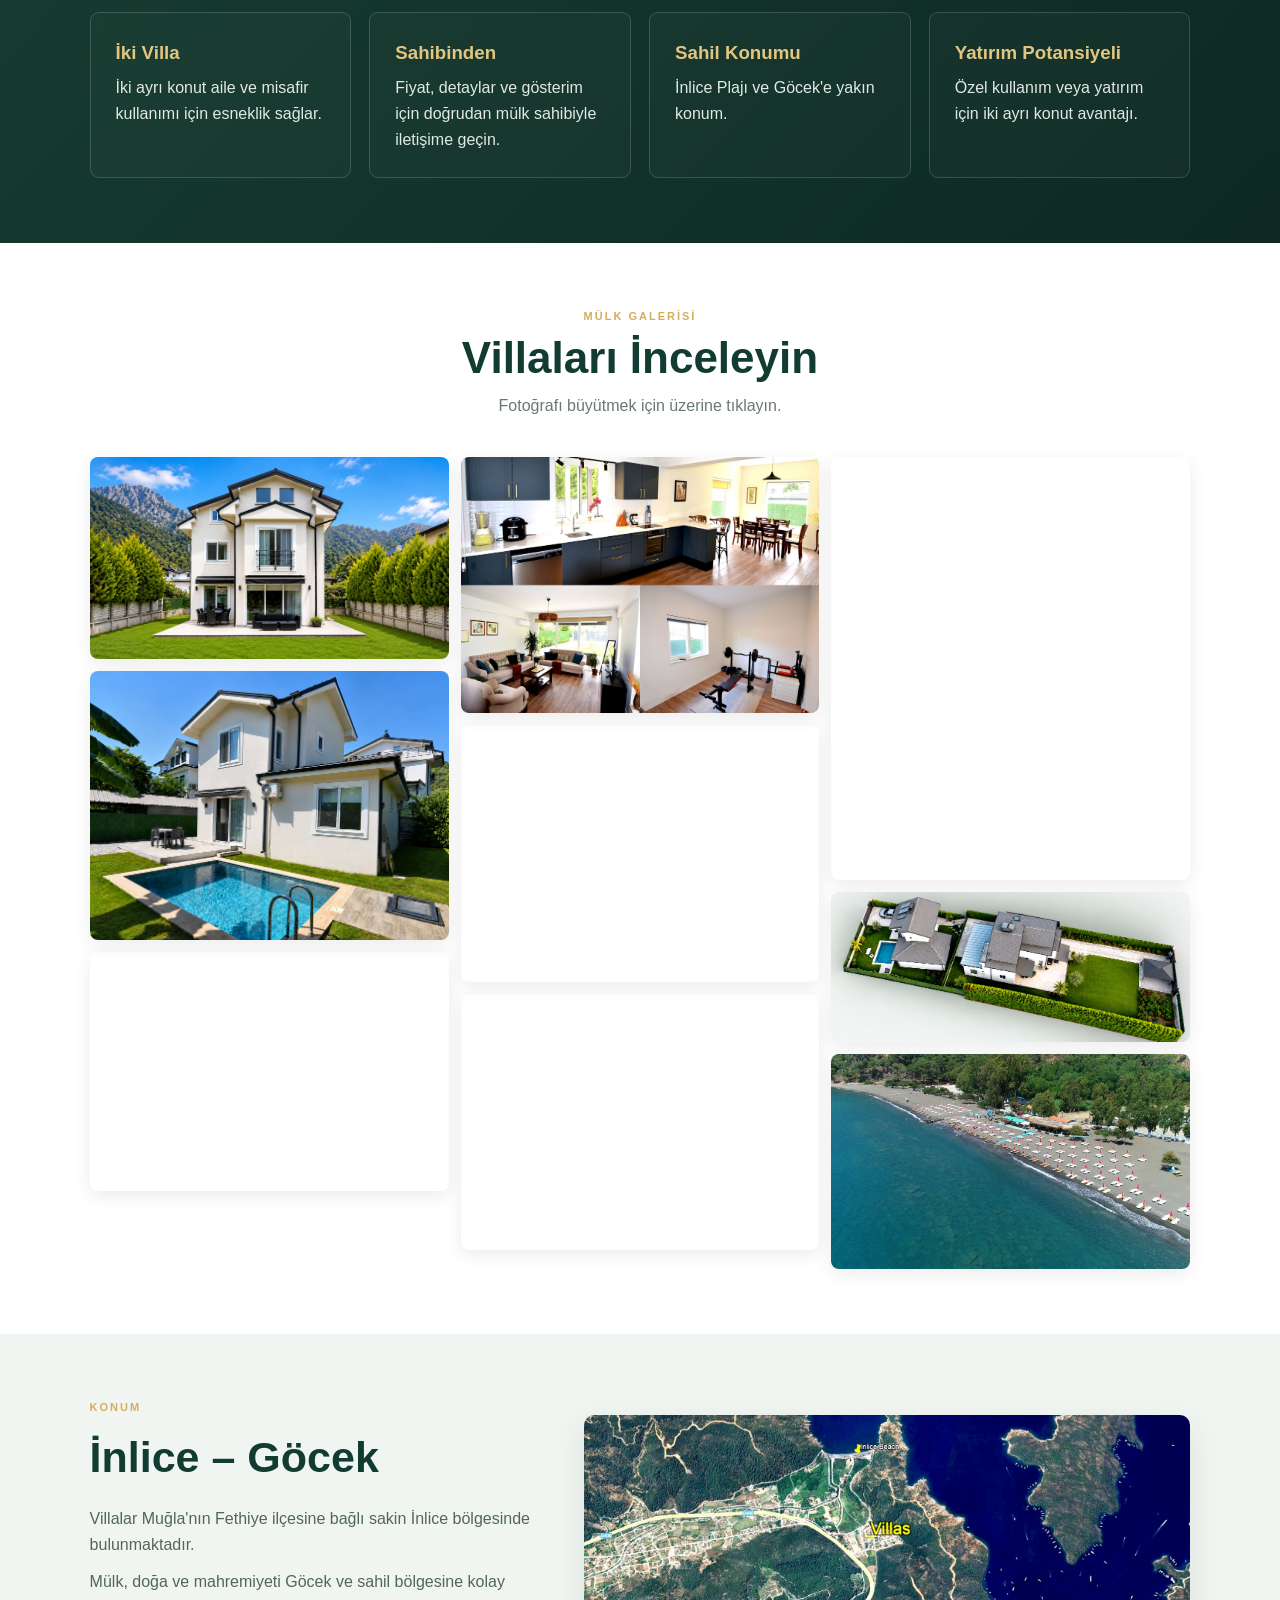
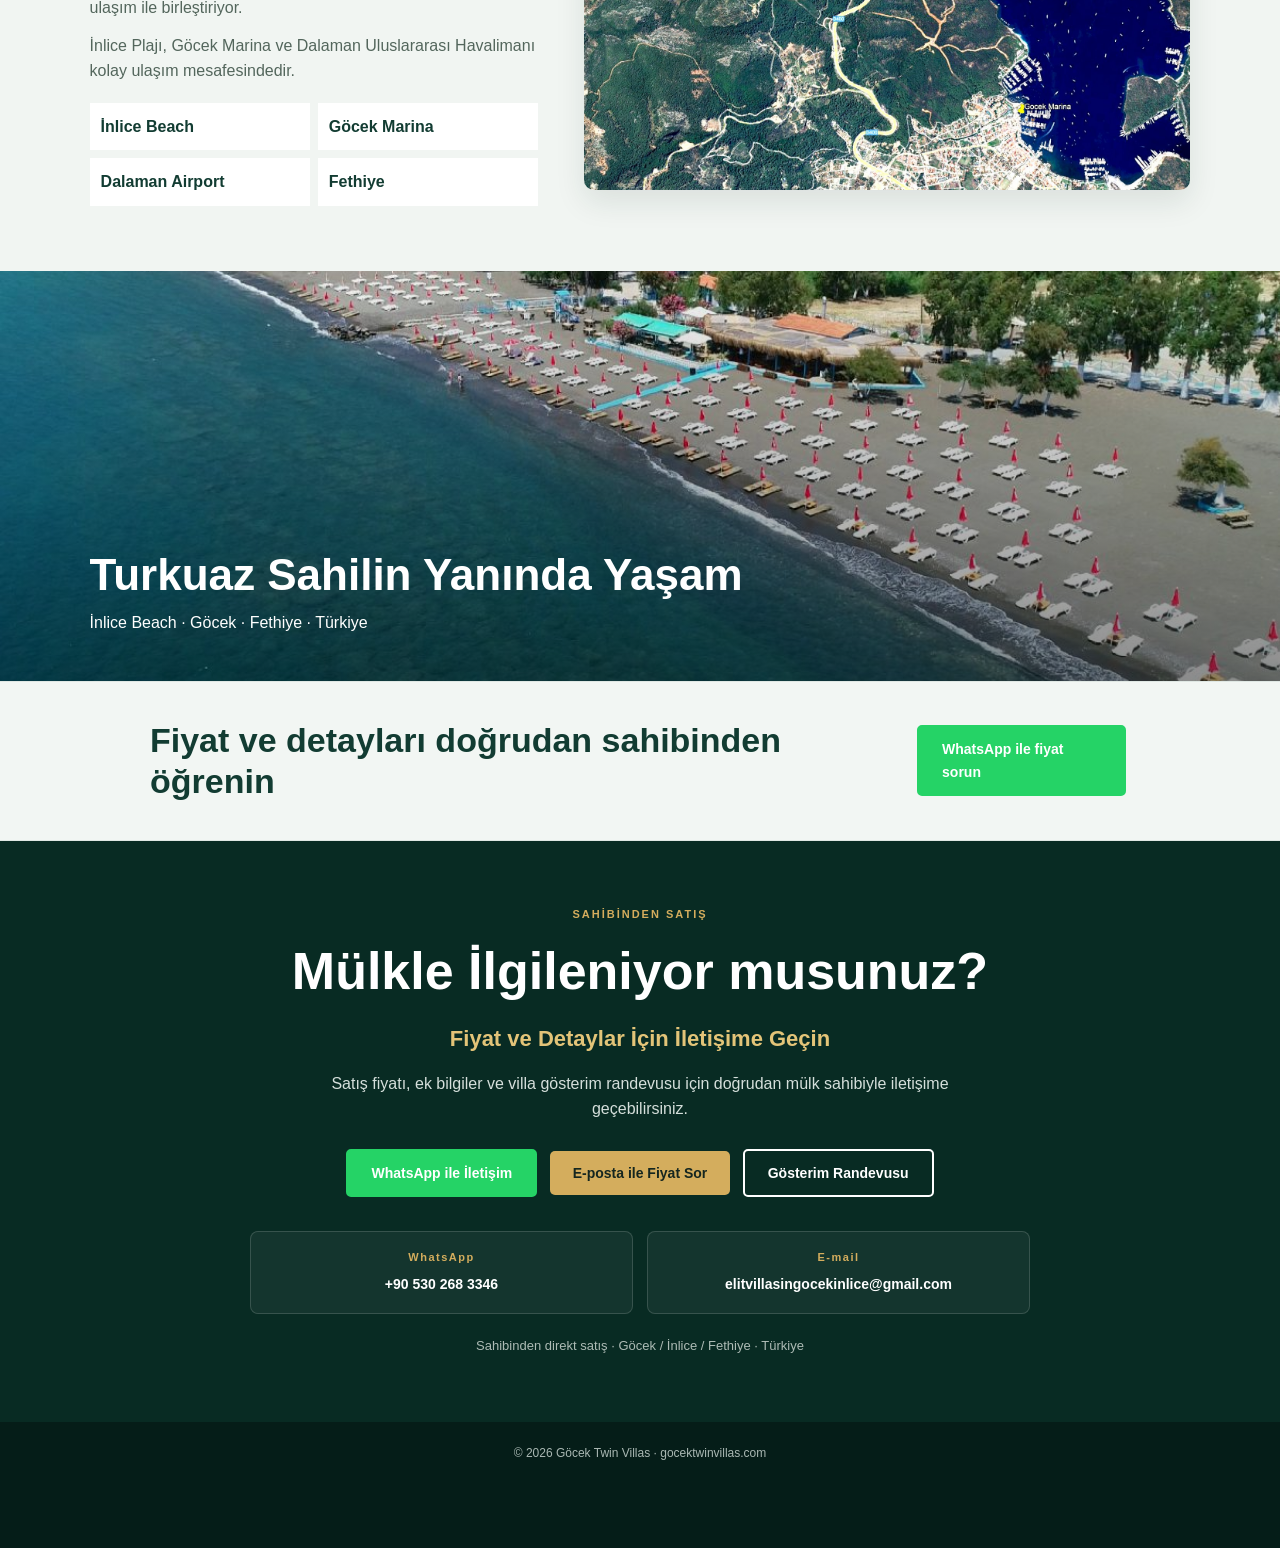
==== commit 5adf1761: "v14" ====
--- a/index.html
+++ b/index.html
@@ -5,8 +5,8 @@
 <meta charset="utf-8"/>
 <meta content="width=device-width, initial-scale=1.0" name="viewport"/>
 <script defer src="/cookie-consent.js?v=1800"></script>
-<title>Göcek İnlice Satılık Villa | Sahibinden 2 Villa | Göcek Twin Villas</title>
-<meta content="Göcek İnlice'de sahibinden satılık iki özel villa. 240 m² triplex villa ve özel havuzlu 100 m² dubleks villa. Göcek ve İnlice Plajı'na yakın." name="description"/>
+<title>Göcek İnlice Satılık Villa | Aynı Parselde 2 Villa Sahibinden</title>
+<meta content="Göcek İnlice'de sahibinden satılık aynı parselde iki ayrı villa: 240 m² triplex villa ve özel havuzlu 100 m² dubleks villa. Fethiye, Göcek ve İnlice Plajı'na yakın." name="description"/>
 <meta content="index, follow, max-image-preview:large" name="robots"/>
 <link href="https://gocektwinvillas.com/" rel="canonical"/>
 <link href="https://gocektwinvillas.com/" hreflang="tr-TR" rel="alternate"/>
@@ -18,8 +18,8 @@
 <link href="https://gocektwinvillas.com/en/" hreflang="x-default" rel="alternate"/>
 <link href='data:image/svg+xml,&lt;svg xmlns="http://www.w3.org/2000/svg" viewBox="0 0 100 100"&gt;&lt;rect width="100" height="100" rx="18" fill="%23082b23"/&gt;&lt;path d="M15 52L50 22L85 52V84H60V61H40V84H15Z" fill="%23d4ad5d"/&gt;&lt;/svg&gt;' rel="icon" type="image/svg+xml"/>
 <meta content="website" property="og:type"/>
-<meta content="Göcek İnlice Satılık Villa | Sahibinden 2 Villa | Göcek Twin Villas" property="og:title"/>
-<meta content="Göcek İnlice'de sahibinden satılık iki özel villa. 240 m² triplex villa ve özel havuzlu 100 m² dubleks villa. Göcek ve İnlice Plajı'na yakın." property="og:description"/>
+<meta content="Göcek İnlice Satılık Villa | Aynı Parselde 2 Villa Sahibinden" property="og:title"/>
+<meta content="Göcek İnlice'de sahibinden satılık aynı parselde iki ayrı villa: 240 m² triplex villa ve özel havuzlu 100 m² dubleks villa. Fethiye, Göcek ve İnlice Plajı'na yakın." property="og:description"/>
 <meta content="https://gocektwinvillas.com/" property="og:url"/>
 <meta content="https://gocektwinvillas.com/villa-aerial-overview.jpg?v=1600" property="og:image"/>
 <meta content="Göcek Twin Villas" property="og:site_name"/>
@@ -31,8 +31,8 @@
 <meta content="ar_AR" property="og:locale:alternate"/>
 <meta content="tr_TR" property="og:locale"/>
 <meta content="summary_large_image" name="twitter:card"/>
-<meta content="Göcek İnlice Satılık Villa | Sahibinden 2 Villa | Göcek Twin Villas" name="twitter:title"/>
-<meta content="Göcek İnlice'de sahibinden satılık iki özel villa. 240 m² triplex villa ve özel havuzlu 100 m² dubleks villa. Göcek ve İnlice Plajı'na yakın." name="twitter:description"/>
+<meta content="Göcek İnlice Satılık Villa | Aynı Parselde 2 Villa Sahibinden" name="twitter:title"/>
+<meta content="Göcek İnlice'de sahibinden satılık aynı parselde iki ayrı villa: 240 m² triplex villa ve özel havuzlu 100 m² dubleks villa. Fethiye, Göcek ve İnlice Plajı'na yakın." name="twitter:description"/>
 <meta content="https://gocektwinvillas.com/villa-aerial-overview.jpg?v=1600" name="twitter:image"/>
 <link as="image" href="/villa-garden-exterior.jpg?v=1600" rel="preload"/><link href="/style.css?v=1800" rel="stylesheet"/>
 <script type="application/ld+json">
@@ -40,8 +40,8 @@
   "@context":"https://schema.org",
   "@type":"WebPage",
   "url":"https://gocektwinvillas.com/",
-  "name":"Göcek İnlice Satılık Villa | Sahibinden 2 Villa | Göcek Twin Villas",
-  "description":"Göcek İnlice'de sahibinden satılık iki özel villa. 240 m² triplex villa ve özel havuzlu 100 m² dubleks villa. Göcek ve İnlice Plajı'na yakın.",
+  "name":"Göcek İnlice Satılık Villa | Aynı Parselde 2 Villa Sahibinden",
+  "description":"Göcek İnlice'de sahibinden satılık aynı parselde iki ayrı villa: 240 m² triplex villa ve özel havuzlu 100 m² dubleks villa. Fethiye, Göcek ve İnlice Plajı'na yakın.",
   "inLanguage":"tr",
   "about":{
     "@type":"Place",
@@ -111,7 +111,7 @@
 <header class="hero" id="top">
 <div class="sale-badge">ÖZEL MÜLK SATIŞTA</div>
 <div class="hero-kicker">AYNI PARSELDE İKİ VİLLA</div>
-<h1>Göcek – İnlice'de Satılık İki Villa</h1>
+<h1>Göcek İnlice’de Aynı Parselde İki Satılık Villa – Sahibinden</h1>
 <p class="hero-description">Türkiye'nin en güzel sahil bölgelerinden birinde, aynı parsel üzerinde iki ayrı özel villa.</p>
 <div class="owner-text">Sahibinden Direkt Satış</div>
 <div class="hero-buttons">
@@ -258,12 +258,12 @@
 <section aria-label="Göcek İnlice satılık villa bilgileri" class="market-seo">
 <div class="container">
 <div class="market-copy">
-<div class="section-kicker">GÖCEK – İNLİCE SATILIK VİLLA</div>
-<h2>Göcek ve Fethiye’de Sahibinden Satılık Villa</h2>
-<p>Göcek’e yakın İnlice’de aynı parsel üzerinde yer alan iki ayrı villa birlikte satışa sunulmaktadır. Mülk; geniş bahçeli 240 m² triplex villa ile özel havuzlu 100 m² dubleks villadan oluşur.</p>
+<div class="section-kicker">GÖCEK İNLİCE SATILIK VİLLA · SAHİBİNDEN</div>
+<h2>Göcek ve Fethiye’de Sahibinden Satılık İki Villa</h2>
+<p>Göcek’e yakın İnlice’de, aynı parsel üzerinde yer alan iki ayrı villa birlikte ve doğrudan sahibinden satışa sunulmaktadır. Mülk; geniş bahçeli 240 m² triplex villa ile özel havuzlu 100 m² dubleks villadan oluşur.</p>
 <p>İnlice Plajı, Göcek Marina ve Dalaman Uluslararası Havalimanı yönlerine kolay erişim sağlayan konumu; aile kullanımı, iki kuşaklı yaşam veya ayrı yaşam alanları arayan alıcılar için güçlü bir seçenek sunar.</p>
 <div aria-label="İlgili arama konuları" class="market-keywords">
-<span>Göcek satılık villa</span><span>İnlice satılık villa</span><span>Fethiye satılık villa</span><span>sahibinden villa</span><span>özel havuzlu villa</span>
+<span>Göcek satılık villa</span><span>İnlice satılık villa</span><span>Fethiye satılık villa</span><span>sahibinden satılık villa</span><span>aynı parselde iki villa</span><span>özel havuzlu villa</span>
 </div>
 </div>
 <div class="faq-wrap">
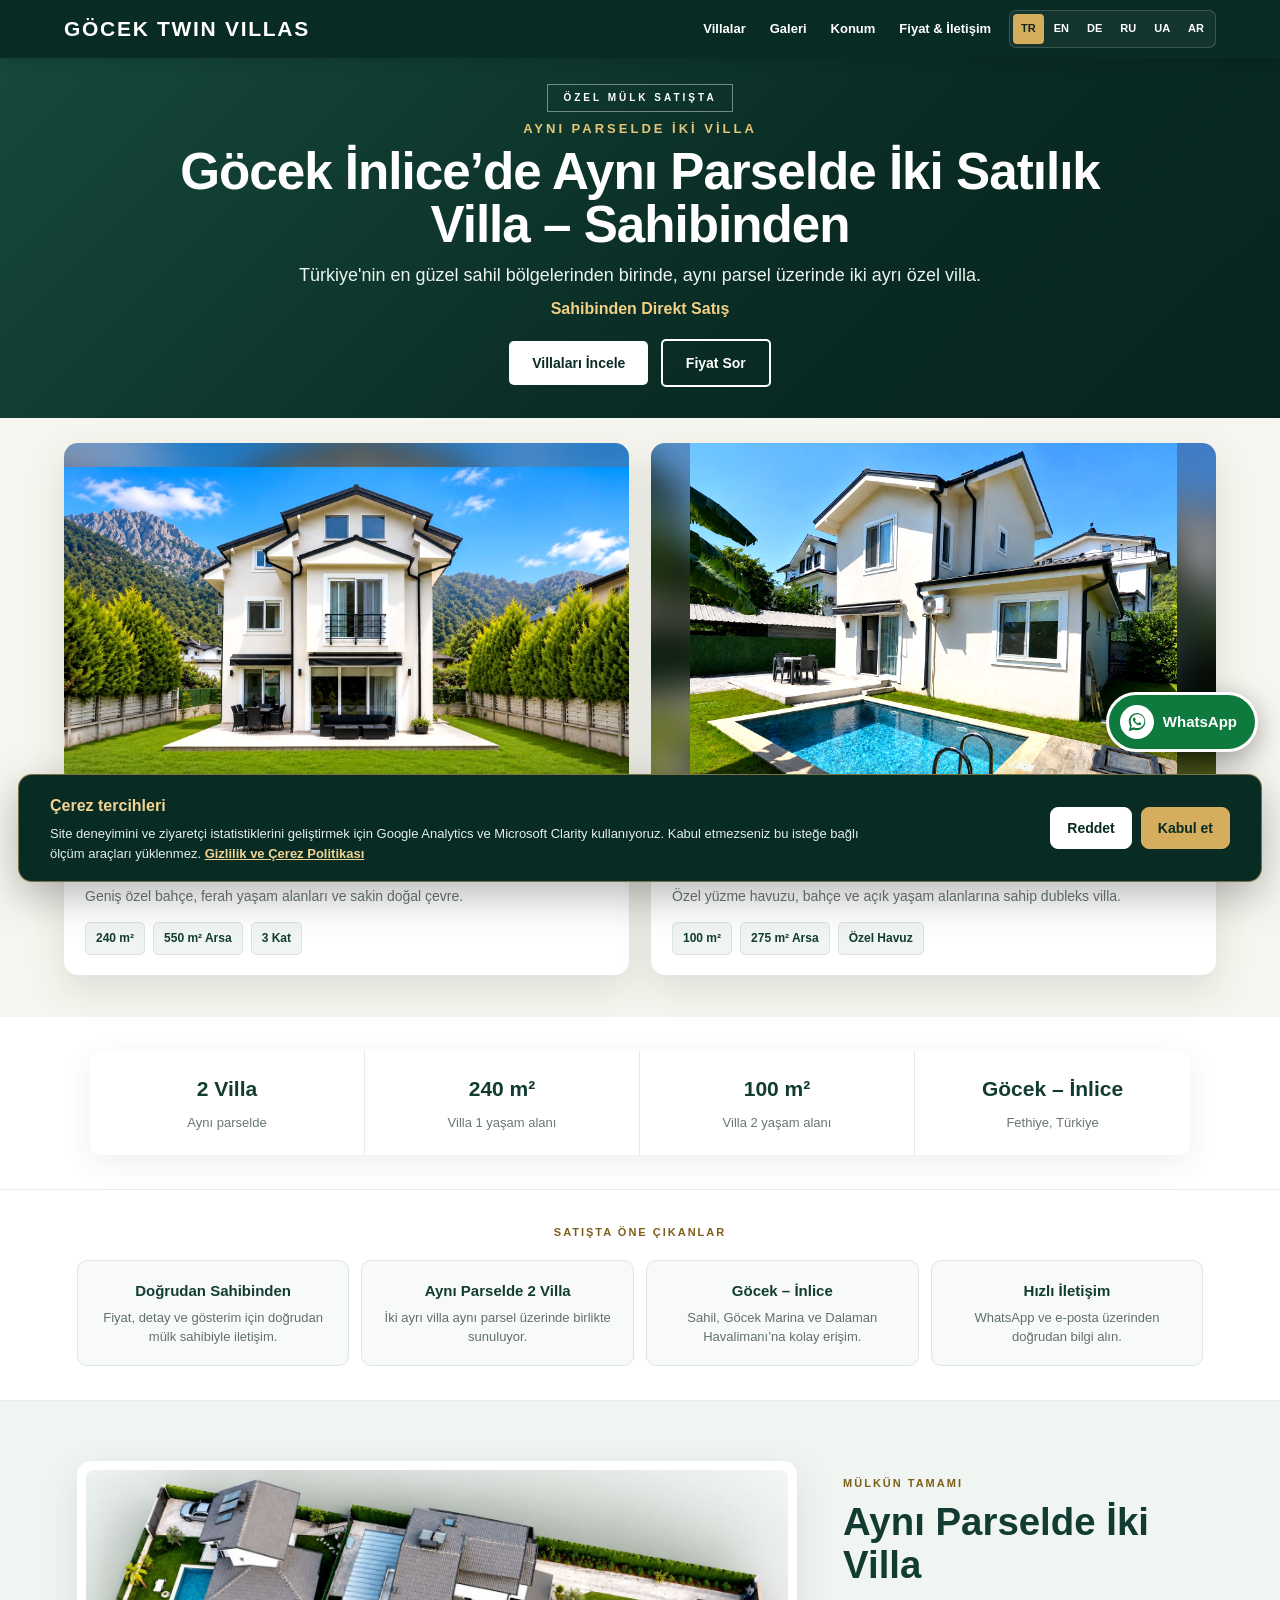
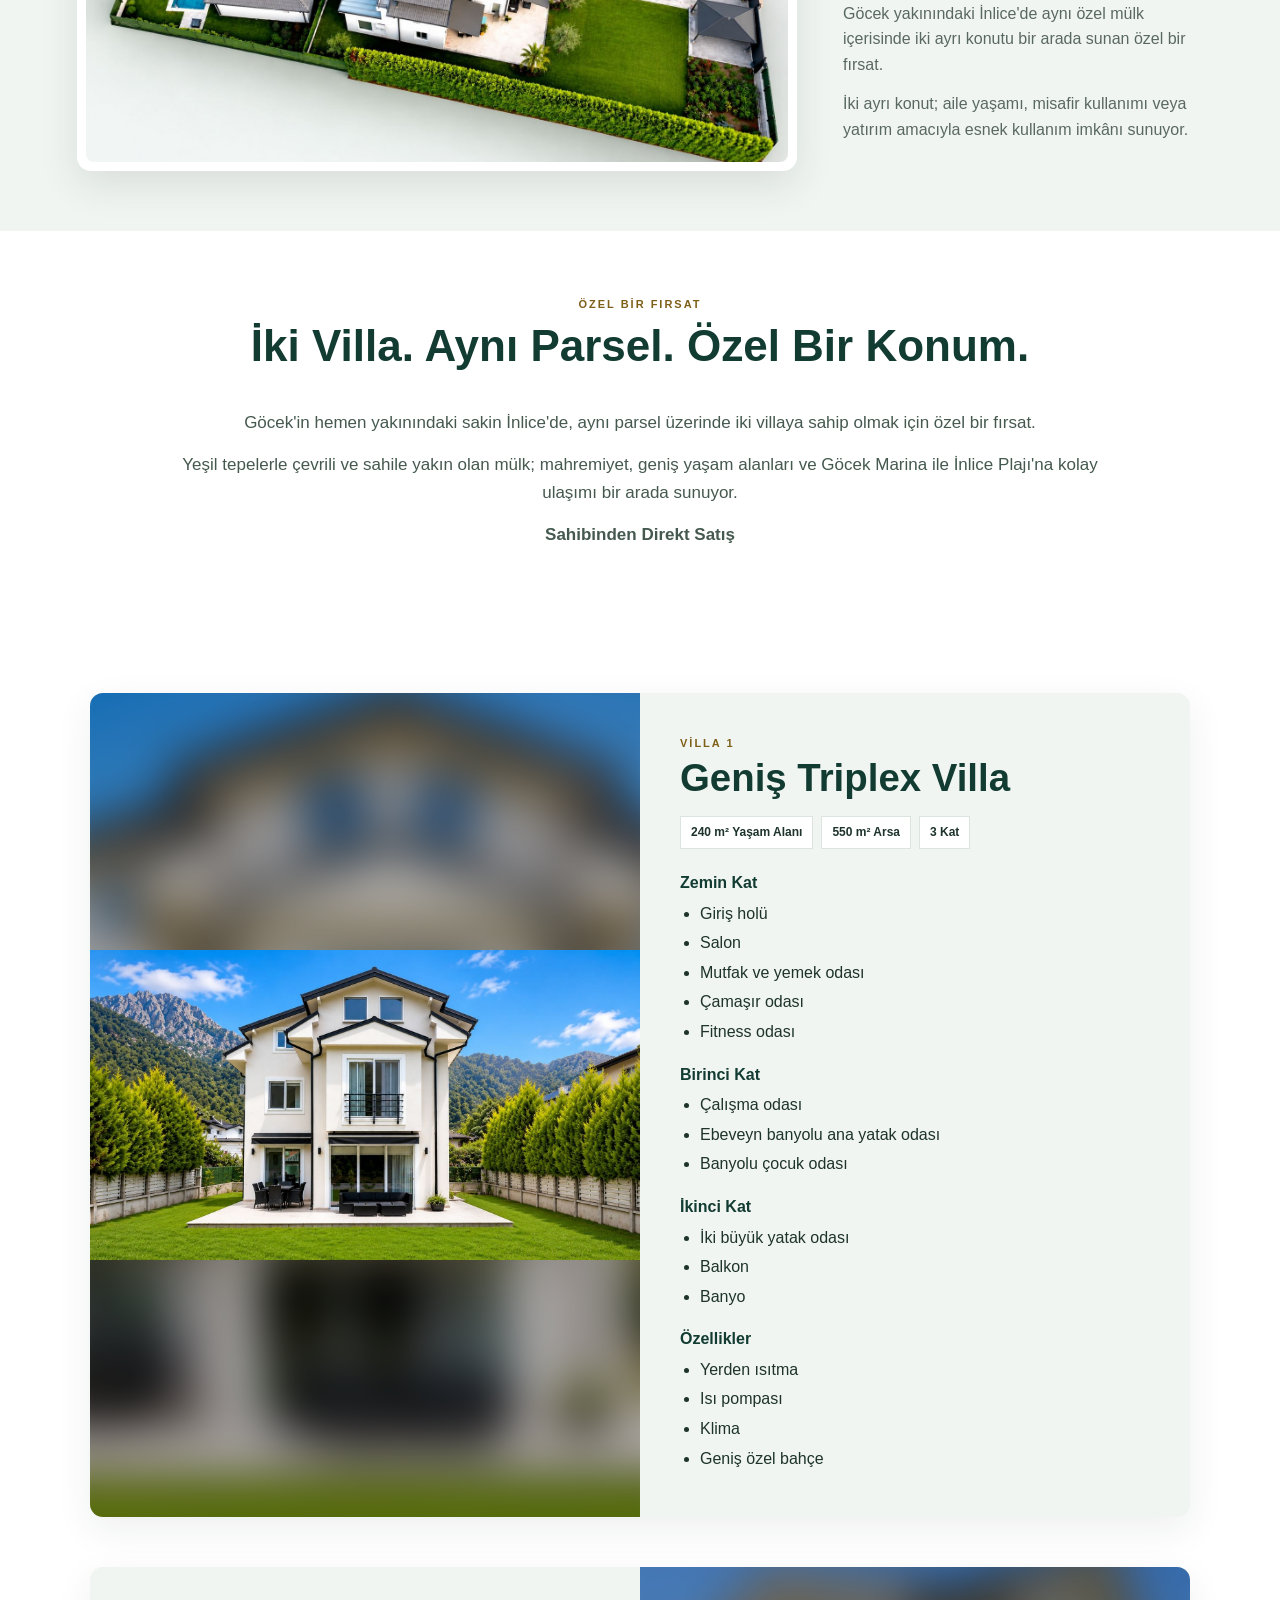
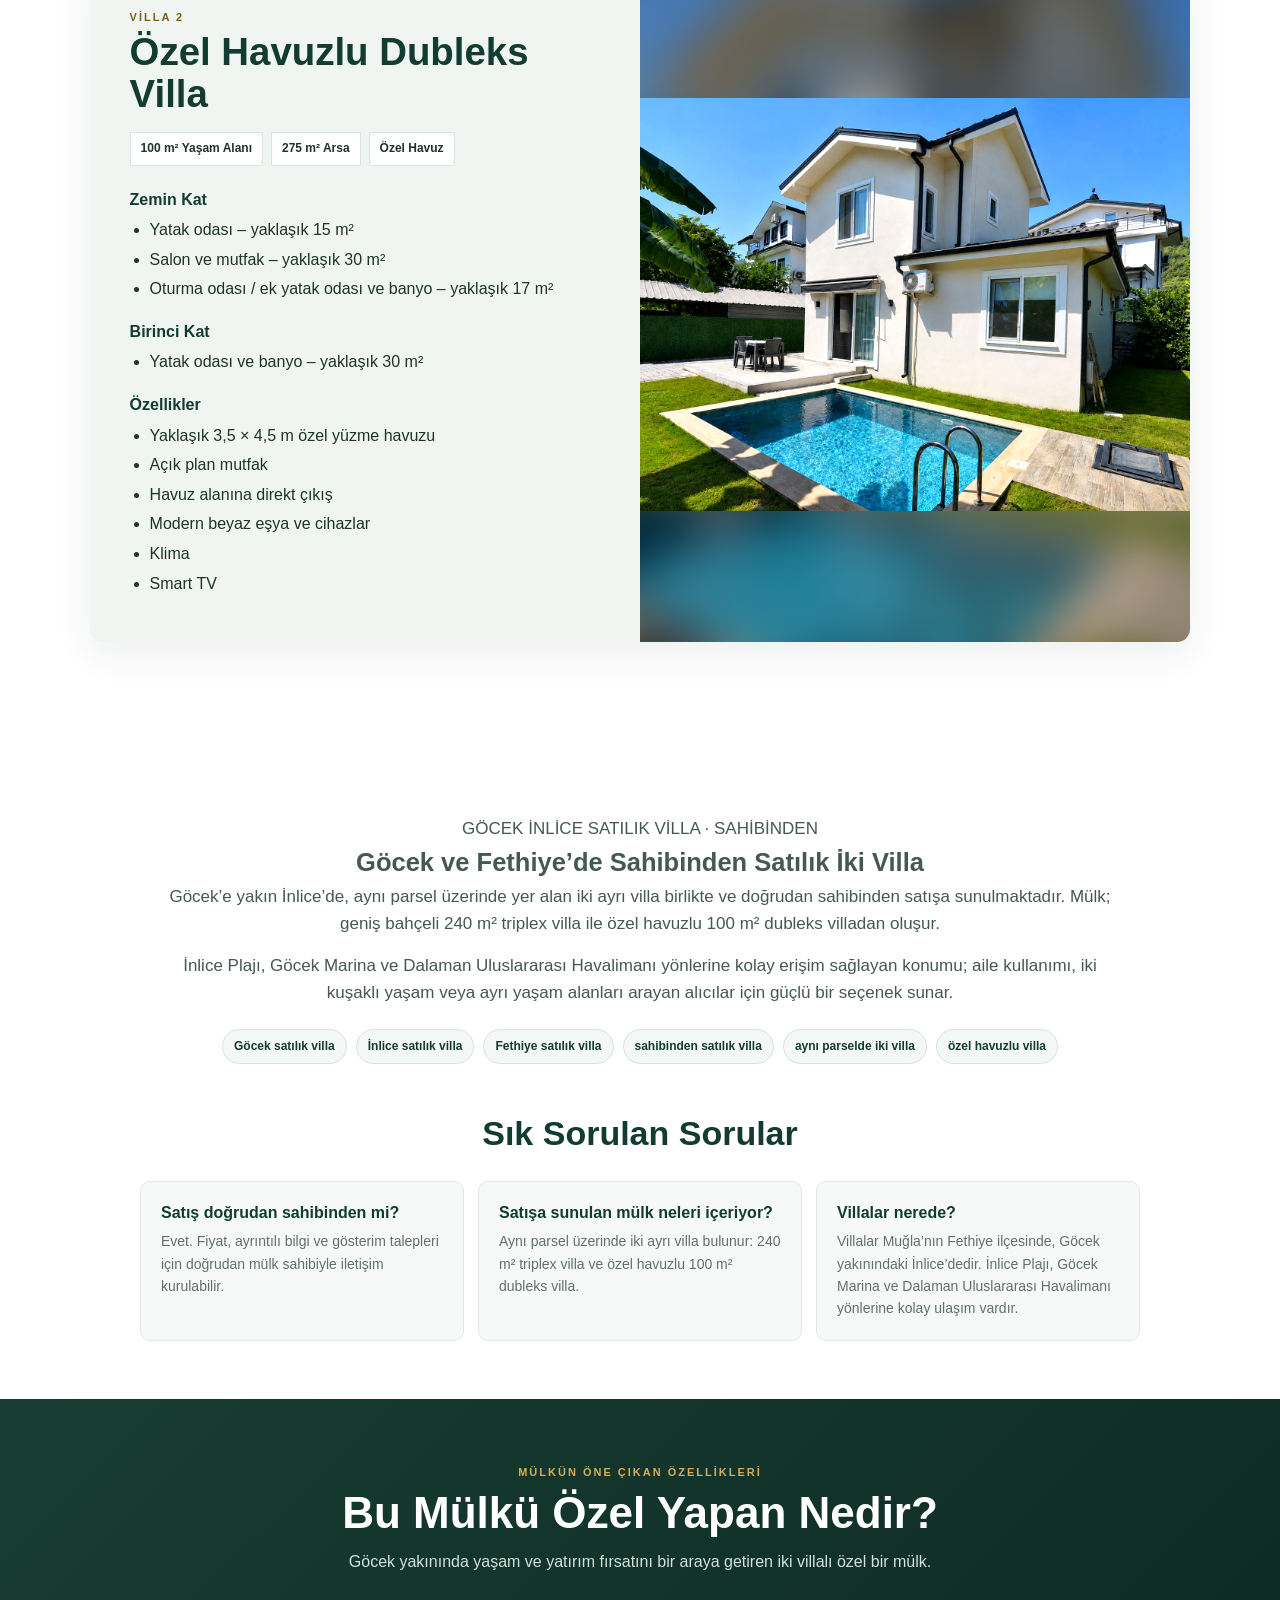
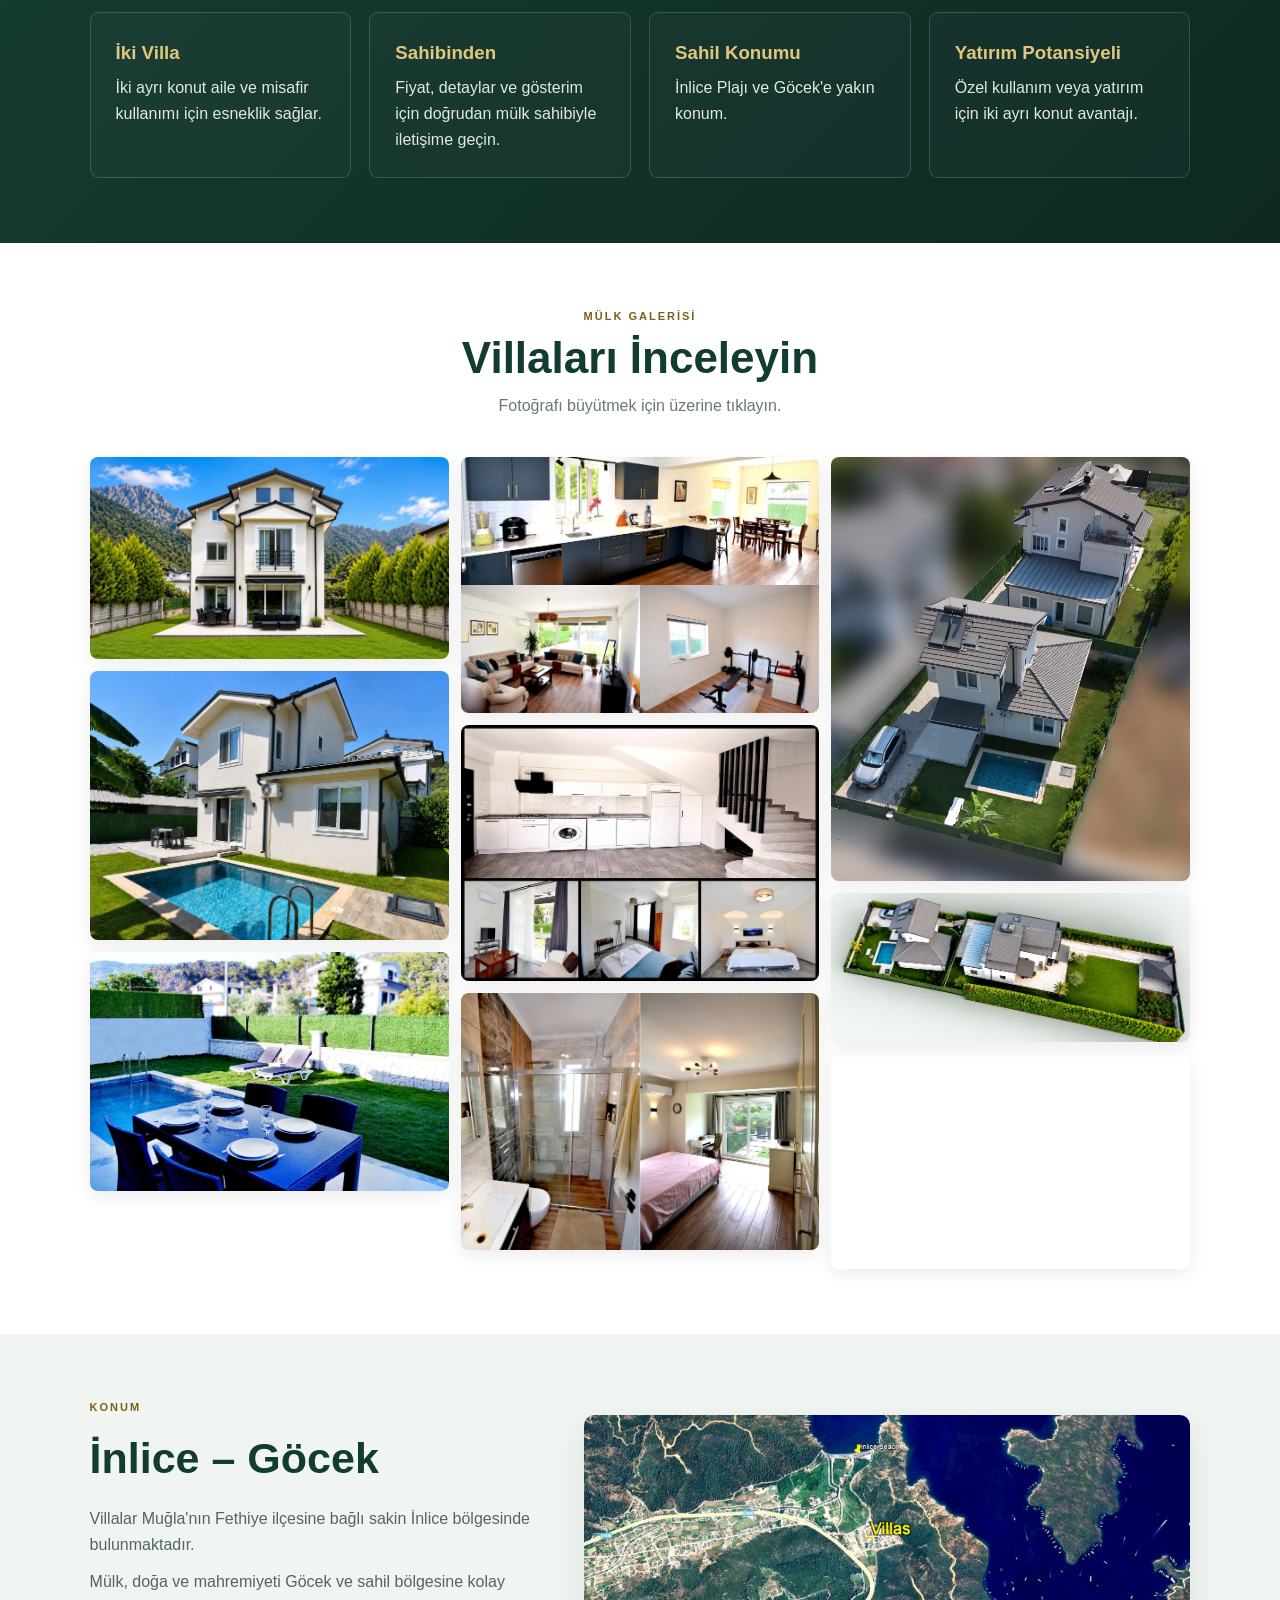
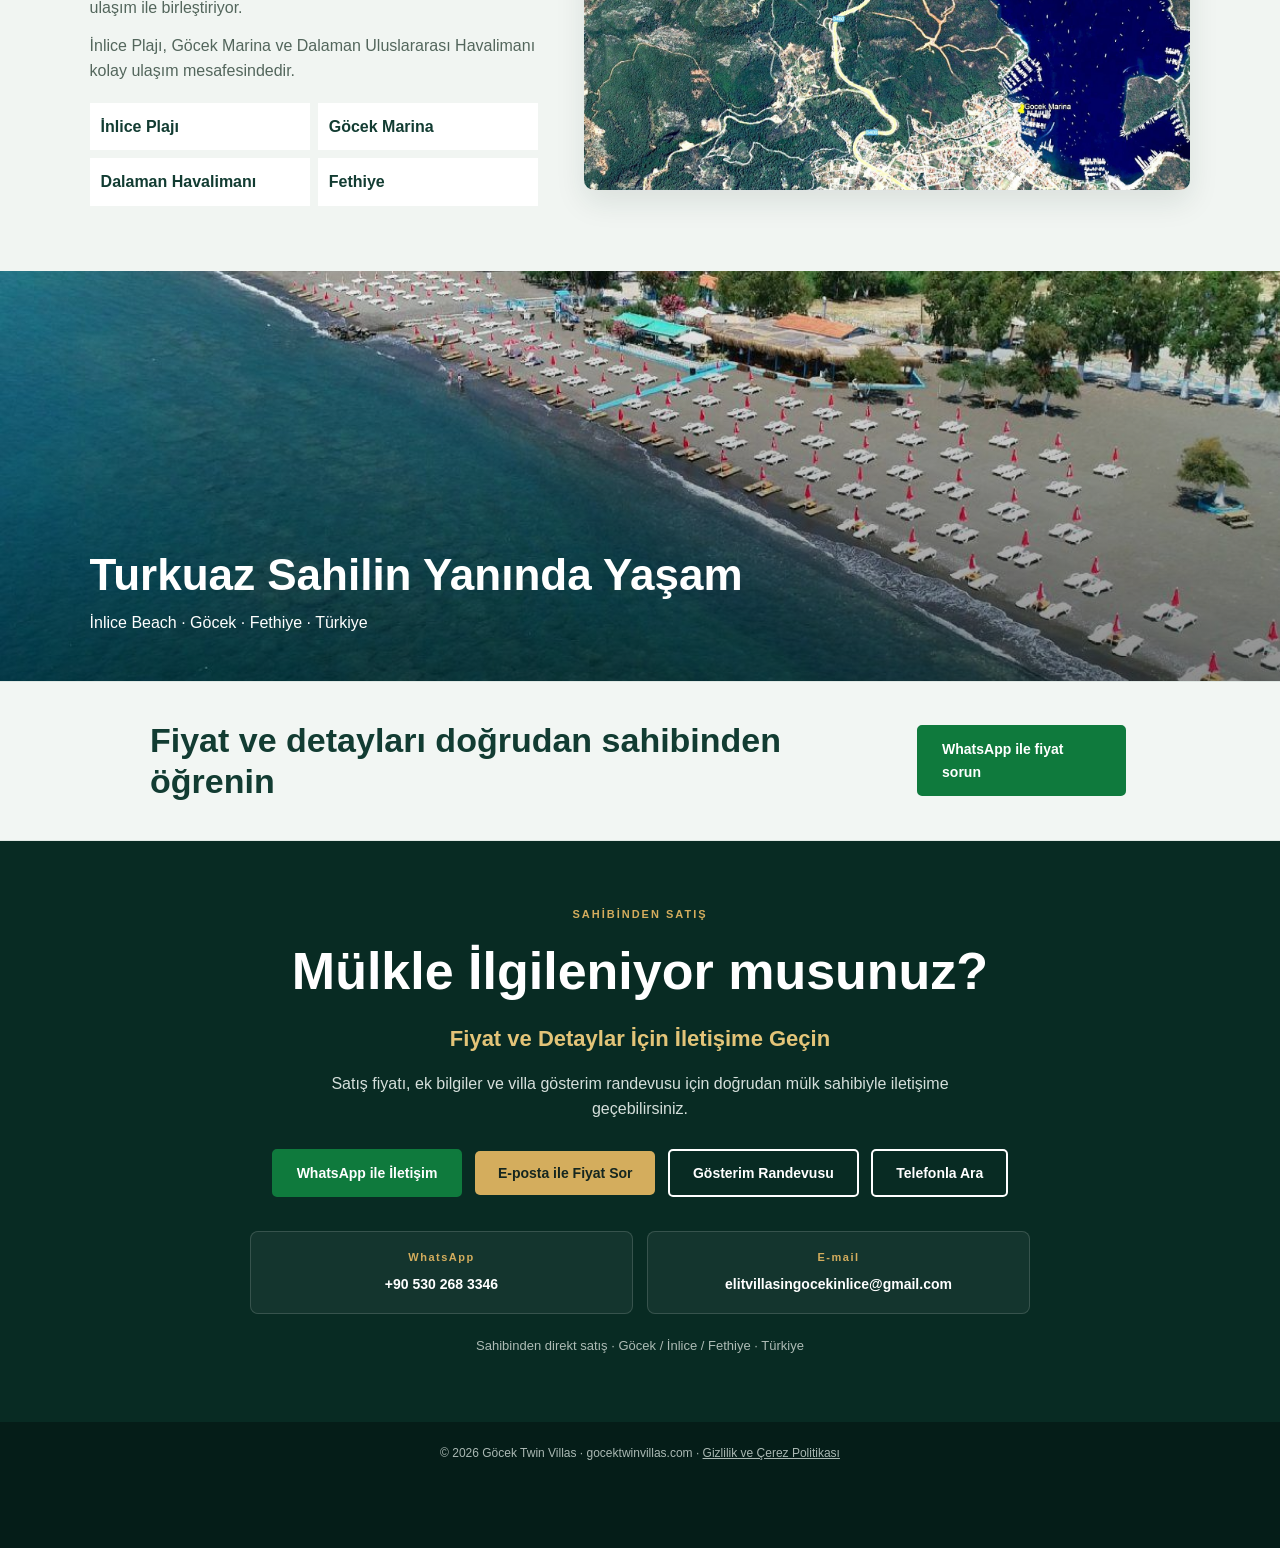
==== commit e86fdf87: "Add files via upload" ====
--- a/index.html
+++ b/index.html
@@ -4,16 +4,16 @@
 <head>
 <meta charset="utf-8"/>
 <meta content="width=device-width, initial-scale=1.0" name="viewport"/>
-<script defer src="/cookie-consent.js?v=1800"></script>
+<script defer src="/cookie-consent.js?v=2000"></script>
 <title>Göcek İnlice Satılık Villa | Aynı Parselde 2 Villa Sahibinden</title>
 <meta content="Göcek İnlice'de sahibinden satılık aynı parselde iki ayrı villa: 240 m² triplex villa ve özel havuzlu 100 m² dubleks villa. Fethiye, Göcek ve İnlice Plajı'na yakın." name="description"/>
 <meta content="index, follow, max-image-preview:large" name="robots"/>
 <link href="https://gocektwinvillas.com/" rel="canonical"/>
-<link href="https://gocektwinvillas.com/" hreflang="tr-TR" rel="alternate"/>
+<link href="https://gocektwinvillas.com/" hreflang="tr" rel="alternate"/>
 <link href="https://gocektwinvillas.com/en/" hreflang="en" rel="alternate"/>
-<link href="https://gocektwinvillas.com/de/" hreflang="de-DE" rel="alternate"/>
-<link href="https://gocektwinvillas.com/ru/" hreflang="ru-RU" rel="alternate"/>
-<link href="https://gocektwinvillas.com/uk/" hreflang="uk-UA" rel="alternate"/>
+<link href="https://gocektwinvillas.com/de/" hreflang="de" rel="alternate"/>
+<link href="https://gocektwinvillas.com/ru/" hreflang="ru" rel="alternate"/>
+<link href="https://gocektwinvillas.com/uk/" hreflang="uk" rel="alternate"/>
 <link href="https://gocektwinvillas.com/ar/" hreflang="ar" rel="alternate"/>
 <link href="https://gocektwinvillas.com/en/" hreflang="x-default" rel="alternate"/>
 <link href='data:image/svg+xml,&lt;svg xmlns="http://www.w3.org/2000/svg" viewBox="0 0 100 100"&gt;&lt;rect width="100" height="100" rx="18" fill="%23082b23"/&gt;&lt;path d="M15 52L50 22L85 52V84H60V61H40V84H15Z" fill="%23d4ad5d"/&gt;&lt;/svg&gt;' rel="icon" type="image/svg+xml"/>
@@ -21,9 +21,10 @@
 <meta content="Göcek İnlice Satılık Villa | Aynı Parselde 2 Villa Sahibinden" property="og:title"/>
 <meta content="Göcek İnlice'de sahibinden satılık aynı parselde iki ayrı villa: 240 m² triplex villa ve özel havuzlu 100 m² dubleks villa. Fethiye, Göcek ve İnlice Plajı'na yakın." property="og:description"/>
 <meta content="https://gocektwinvillas.com/" property="og:url"/>
-<meta content="https://gocektwinvillas.com/villa-aerial-overview.jpg?v=1600" property="og:image"/>
+<meta content="https://gocektwinvillas.com/og-image.jpg?v=1900" property="og:image"/>
+<meta content="1200" property="og:image:width"/>
+<meta content="630" property="og:image:height"/>
 <meta content="Göcek Twin Villas" property="og:site_name"/>
-<meta content="tr_TR" property="og:locale:alternate"/>
 <meta content="en_US" property="og:locale:alternate"/>
 <meta content="de_DE" property="og:locale:alternate"/>
 <meta content="ru_RU" property="og:locale:alternate"/>
@@ -33,8 +34,11 @@
 <meta content="summary_large_image" name="twitter:card"/>
 <meta content="Göcek İnlice Satılık Villa | Aynı Parselde 2 Villa Sahibinden" name="twitter:title"/>
 <meta content="Göcek İnlice'de sahibinden satılık aynı parselde iki ayrı villa: 240 m² triplex villa ve özel havuzlu 100 m² dubleks villa. Fethiye, Göcek ve İnlice Plajı'na yakın." name="twitter:description"/>
-<meta content="https://gocektwinvillas.com/villa-aerial-overview.jpg?v=1600" name="twitter:image"/>
-<link as="image" href="/villa-garden-exterior.jpg?v=1600" rel="preload"/><link href="/style.css?v=1800" rel="stylesheet"/>
+<meta content="https://gocektwinvillas.com/og-image.jpg?v=1900" name="twitter:image"/>
+<link href="/favicon-32.png" rel="icon" sizes="32x32" type="image/png"/>
+<link href="/apple-touch-icon.png" rel="apple-touch-icon"/>
+<meta content="#082b23" name="theme-color"/>
+<link as="image" href="/villa-garden-exterior.jpg?v=1900" rel="preload"/><link href="/style.css?v=1900" rel="stylesheet"/>
 <script type="application/ld+json">
 {
   "@context":"https://schema.org",
@@ -99,11 +103,11 @@
 <a href="#contact">Fiyat &amp; İletişim</a>
 </div>
 <div class="language-switcher">
-<a class="active" href="/" hreflang="tr-TR">TR</a>
+<a class="active" href="/" hreflang="tr">TR</a>
 <a href="/en/" hreflang="en">EN</a>
-<a href="/de/" hreflang="de-DE">DE</a>
-<a href="/ru/" hreflang="ru-RU">RU</a>
-<a href="/uk/" hreflang="uk-UA">UA</a>
+<a href="/de/" hreflang="de">DE</a>
+<a href="/ru/" hreflang="ru">RU</a>
+<a href="/uk/" hreflang="uk">UA</a>
 <a href="/ar/" hreflang="ar">AR</a>
 </div>
 </div>
@@ -123,7 +127,7 @@
 <div class="main-villa-grid">
 <article class="property-card villa-one-card">
 <div class="property-image-wrap">
-<img alt="Göcek İnlice’de geniş triplex villa ve özel bahçe" decoding="async" fetchpriority="high" loading="eager" src="/villa-garden-exterior.jpg?v=1600"/>
+<img alt="Göcek İnlice’de geniş triplex villa ve özel bahçe" decoding="async" fetchpriority="high" loading="eager" src="/villa-garden-exterior.jpg?v=1900"/>
 </div>
 <div class="property-content">
 <div class="property-label">VİLLA 1</div>
@@ -138,7 +142,7 @@
 </article>
 <article class="property-card villa-two-card">
 <div class="property-image-wrap">
-<img alt="Göcek İnlice’de özel havuzlu dubleks villa" decoding="async" loading="eager" src="/villa-two-new.jpg?v=1600"/>
+<img alt="Göcek İnlice’de özel havuzlu dubleks villa" decoding="async" loading="eager" src="/villa-two-new.jpg?v=1900"/>
 </div>
 <div class="property-content">
 <div class="property-label">VİLLA 2</div>
@@ -175,7 +179,7 @@
 <div class="aerial-section">
 <div class="aerial-grid">
 <div class="aerial-photo">
-<img alt="Aynı parseldeki iki villanın havadan genel görünümü" decoding="async" loading="lazy" src="/villa-aerial-overview.jpg?v=1600"/>
+<img alt="Aynı parseldeki iki villanın havadan genel görünümü" decoding="async" loading="lazy" src="/villa-aerial-overview.jpg?v=1900"/>
 </div>
 <div class="aerial-text">
 <div class="eyebrow">MÜLKÜN TAMAMI</div>
@@ -202,7 +206,7 @@
 <div class="container">
 <div class="villa-detail">
 <div class="villa-photo">
-<img alt="Göcek İnlice’de geniş triplex villa ve özel bahçe" decoding="async" loading="lazy" src="/villa-garden-exterior.jpg?v=1600"/>
+<img alt="Göcek İnlice’de geniş triplex villa ve özel bahçe" decoding="async" loading="lazy" src="/villa-garden-exterior.jpg?v=1900"/>
 </div>
 <div class="villa-info">
 <div class="villa-label">VİLLA 1</div>
@@ -219,7 +223,7 @@
 <li>Fitness odası</li></ul>
 <h3>Birinci Kat</h3><ul><li>Çalışma odası</li>
 <li>Ebeveyn banyolu ana yatak odası</li>
-<li>Ebeveyn banyolu çocuk odası</li></ul>
+<li>Banyolu çocuk odası</li></ul>
 <h3>İkinci Kat</h3><ul><li>İki büyük yatak odası</li>
 <li>Balkon</li>
 <li>Banyo</li></ul>
@@ -231,7 +235,7 @@
 </div>
 <div class="villa-detail reverse">
 <div class="villa-photo">
-<img alt="Göcek İnlice’de özel havuzlu dubleks villa" decoding="async" loading="lazy" src="/villa-two-new.jpg?v=1600"/>
+<img alt="Göcek İnlice’de özel havuzlu dubleks villa" decoding="async" loading="lazy" src="/villa-two-new.jpg?v=1900"/>
 </div>
 <div class="villa-info">
 <div class="villa-label">VİLLA 2</div>
@@ -296,15 +300,15 @@
 <h2>Villaları İnceleyin</h2>
 <p>Fotoğrafı büyütmek için üzerine tıklayın.</p>
 </div>
-<div class="gallery"><img alt="Göcek İnlice’de geniş triplex villa ve özel bahçe" decoding="async" loading="lazy" src="/villa-garden-exterior.jpg?v=1600"/>
-<img alt="Göcek İnlice’de özel havuzlu dubleks villa" decoding="async" loading="lazy" src="/villa-two-new.jpg?v=1600"/>
-<img alt="Özel havuz ve villa terası" decoding="async" loading="lazy" src="/villa-pool-terrace.jpg?v=1600"/>
-<img alt="Villanın modern salonu ve yaşam alanı" decoding="async" loading="lazy" src="/villa-interior-living.jpg?v=1600"/>
-<img alt="Göcek Twin Villas iç mekân detayları" decoding="async" loading="lazy" src="/villa-interior-collage.jpg?v=1600"/>
-<img alt="Villa yatak odası ve banyo" decoding="async" loading="lazy" src="/villa-bedroom-bathroom.jpg?v=1600"/>
-<img alt="Göcek İnlice villalarının drone görünümü" decoding="async" loading="lazy" src="/villa-drone-view.jpg?v=1600"/>
-<img alt="Aynı parseldeki iki villanın havadan genel görünümü" decoding="async" loading="lazy" src="/villa-aerial-overview.jpg?v=1600"/>
-<img alt="İnlice Plajı ve turkuaz sahil" decoding="async" loading="lazy" src="/ince-beach.jpg?v=1600"/></div>
+<div class="gallery"><img alt="Göcek İnlice’de geniş triplex villa ve özel bahçe" decoding="async" loading="lazy" src="/villa-garden-exterior.jpg?v=1900"/>
+<img alt="Göcek İnlice’de özel havuzlu dubleks villa" decoding="async" loading="lazy" src="/villa-two-new.jpg?v=1900"/>
+<img alt="Özel havuz ve villa terası" decoding="async" loading="lazy" src="/villa-pool-terrace.jpg?v=1900"/>
+<img alt="Villanın modern salonu ve yaşam alanı" decoding="async" loading="lazy" src="/villa-interior-living.jpg?v=1900"/>
+<img alt="Göcek Twin Villas iç mekân detayları" decoding="async" loading="lazy" src="/villa-interior-collage.jpg?v=1900"/>
+<img alt="Villa yatak odası ve banyo" decoding="async" loading="lazy" src="/villa-bedroom-bathroom.jpg?v=1900"/>
+<img alt="Göcek İnlice villalarının drone görünümü" decoding="async" loading="lazy" src="/villa-drone-view.jpg?v=1900"/>
+<img alt="Aynı parseldeki iki villanın havadan genel görünümü" decoding="async" loading="lazy" src="/villa-aerial-overview.jpg?v=1900"/>
+<img alt="İnlice Plajı ve turkuaz sahil" decoding="async" loading="lazy" src="/ince-beach.jpg?v=1900"/></div>
 </div>
 </section>
 <section class="location" id="location">
@@ -316,14 +320,14 @@
 <p>Mülk, doğa ve mahremiyeti Göcek ve sahil bölgesine kolay ulaşım ile birleştiriyor.</p>
 <p>İnlice Plajı, Göcek Marina ve Dalaman Uluslararası Havalimanı kolay ulaşım mesafesindedir.</p>
 <div class="location-points">
-<div class="location-point">İnlice Beach</div>
+<div class="location-point">İnlice Plajı</div>
 <div class="location-point">Göcek Marina</div>
-<div class="location-point">Dalaman Airport</div>
+<div class="location-point">Dalaman Havalimanı</div>
 <div class="location-point">Fethiye</div>
 </div>
 </div>
 <div>
-<img alt="Göcek İnlice villa konum haritası" decoding="async" loading="lazy" src="/villa-location-map.jpg?v=1600"/>
+<img alt="Göcek İnlice villa konum haritası" decoding="async" loading="lazy" src="/villa-location-map.jpg?v=1900"/>
 </div>
 </div>
 </section>
@@ -348,6 +352,7 @@
 <a class="button button-whatsapp" href="https://wa.me/905302683346?text=Merhaba%2C%20G%C3%B6cek%20%C4%B0nlice%27deki%20iki%20villa%20hakk%C4%B1nda%20bilgi%20ve%20sat%C4%B1%C5%9F%20fiyat%C4%B1%20almak%20istiyorum." rel="noopener noreferrer" target="_blank">WhatsApp ile İletişim</a>
 <a class="button button-gold" href="mailto:elitvillasingocekinlice@gmail.com?subject=G%C3%B6cek%20Twin%20Villas%20-%20Fiyat%20Talebi">E-posta ile Fiyat Sor</a>
 <a class="button button-outline" href="mailto:elitvillasingocekinlice@gmail.com?subject=G%C3%B6sterim%20Randevusu">Gösterim Randevusu</a>
+<a class="button button-outline" href="tel:+905302683346">Telefonla Ara</a>
 <div class="contact-info">
 <div class="contact-info-box">
 <span class="contact-info-label">WhatsApp</span>
@@ -361,15 +366,15 @@
 <div class="direct-owner-footer">Sahibinden direkt satış · Göcek / İnlice / Fethiye · Türkiye</div>
 </div>
 </section>
-<footer>© 2026 Göcek Twin Villas · gocektwinvillas.com</footer>
+<footer>© 2026 Göcek Twin Villas · gocektwinvillas.com · <a href="/gizlilik/">Gizlilik ve Çerez Politikası</a></footer>
 <a aria-label="WhatsApp ile İletişim" class="floating-whatsapp" href="https://wa.me/905302683346?text=Merhaba%2C%20G%C3%B6cek%20%C4%B0nlice%27deki%20iki%20villa%20hakk%C4%B1nda%20bilgi%20ve%20sat%C4%B1%C5%9F%20fiyat%C4%B1%20almak%20istiyorum." rel="noopener noreferrer" target="_blank">
-<span class="whatsapp-icon">☎</span>
+<span class="whatsapp-icon"><svg class="wa-svg" viewBox="0 0 32 32" width="22" height="22" aria-hidden="true" focusable="false"><path fill="currentColor" d="M16.02 3C9.4 3 4.03 8.37 4.03 14.98c0 2.35.68 4.55 1.86 6.4L4 29l7.8-1.82a11.94 11.94 0 0 0 4.22 .77c6.62 0 11.98-5.37 11.98-11.98C28 8.37 22.64 3 16.02 3Zm0 21.9c-1.35 0-2.6-.36-3.7-.99l-.27-.16-4.63 1.08 1.1-4.5-.18-.29a9.88 9.88 0 0 1-1.5-5.28c0-5.46 4.45-9.9 9.92-9.9 5.46 0 9.9 4.44 9.9 9.9 0 5.47-4.44 9.9-9.9 9.9Zm5.43-7.42c-.3-.15-1.76-.87-2.03-.97-.27-.1-.47-.15-.67.15-.2.3-.77.97-.94 1.17-.17.2-.35.22-.65.07-.3-.15-1.26-.46-2.4-1.48-.89-.79-1.49-1.77-1.66-2.07-.17-.3-.02-.46.13-.61.14-.13.3-.35.45-.52.15-.18.2-.3.3-.5.1-.2.05-.37-.02-.52-.08-.15-.67-1.62-.92-2.22-.24-.58-.49-.5-.67-.51h-.57c-.2 0-.52.07-.8.37-.27.3-1.04 1.02-1.04 2.48 0 1.46 1.07 2.87 1.22 3.07.15.2 2.1 3.2 5.08 4.49.71.31 1.26.49 1.7.63.71.23 1.36.2 1.87.12.57-.09 1.76-.72 2.01-1.41.25-.7.25-1.29.17-1.41-.07-.13-.27-.2-.57-.35Z"/></svg></span>
 <span class="floating-whatsapp-text">WhatsApp</span>
 </a>
 <div class="lightbox" id="lightbox">
 <span class="close-lightbox" id="closeLightbox">×</span>
 <img alt="Göcek Twin Villas fotoğrafı" id="lightboxImage" src=""/>
 </div>
-<script src="/gallery.js?v=1600"></script>
+<script src="/gallery.js?v=1900"></script>
 </body>
 </html>
--- a/style.css
+++ b/style.css
@@ -279,3 +279,37 @@
   .gtv-cookie-actions button{flex:1}
   .gtv-cookie-copy p{font-size:12px}
 }
+
+
+/* V15 fixes: contrast, a11y, cookie banner / WhatsApp overlap */
+:focus-visible{outline:3px solid #d4ad5d;outline-offset:2px}
+.property-label,.villa-label,.eyebrow,.trust-title{color:#7d5f18}
+.highlights .eyebrow,.contact .eyebrow,.hero .eyebrow{color:var(--gold)}
+.button-whatsapp{background:#0f7a3d;border-color:#0f7a3d;color:#fff}
+.floating-whatsapp{background:#0f7a3d;color:#fff}
+.floating-whatsapp:hover{background:#0c6a34}
+.whatsapp-icon{color:#0f7a3d}
+.whatsapp-icon svg{display:block}
+footer a{color:inherit;text-decoration:underline}
+.gallery img{cursor:zoom-in}
+.close-lightbox{line-height:1;padding:4px 10px}
+.gtv-cookie-banner{z-index:1000001}
+.gtv-cookie-copy a{color:#f1d493;text-decoration:underline;font-weight:800}
+.gtv-cookie-actions button{min-height:42px;font-size:14px}
+.gtv-cookie-reject{border:1px solid #fff;background:#fff;color:#082b23}
+.gtv-cookie-settings{font-size:12px;padding:8px 11px;z-index:999998}
+body.gtv-banner-open .floating-whatsapp{bottom:calc(var(--gtv-banner-h,0px) + 22px)}
+@media(max-width:650px){
+  .language-switcher a{font-size:10px}
+  body.gtv-banner-open .floating-whatsapp{bottom:calc(var(--gtv-banner-h,0px) + 12px)}
+}
+/* policy / 404 pages */
+.doc{max-width:820px;margin:0 auto;padding:46px 6% 70px}
+.doc h1{margin-bottom:6px;color:var(--green);font-size:clamp(28px,4vw,38px);line-height:1.15}
+.doc .updated{margin-bottom:26px;color:var(--muted);font-size:14px}
+.doc h2{margin:28px 0 8px;color:var(--green);font-size:21px}
+.doc p,.doc li{margin-bottom:10px}
+.doc ul{margin:0 0 10px 22px}
+[dir="rtl"] .doc ul{margin:0 22px 10px 0}
+.doc a{color:#0f5c46;text-decoration:underline}
+.doc .back{display:inline-block;margin-top:26px;font-weight:800}
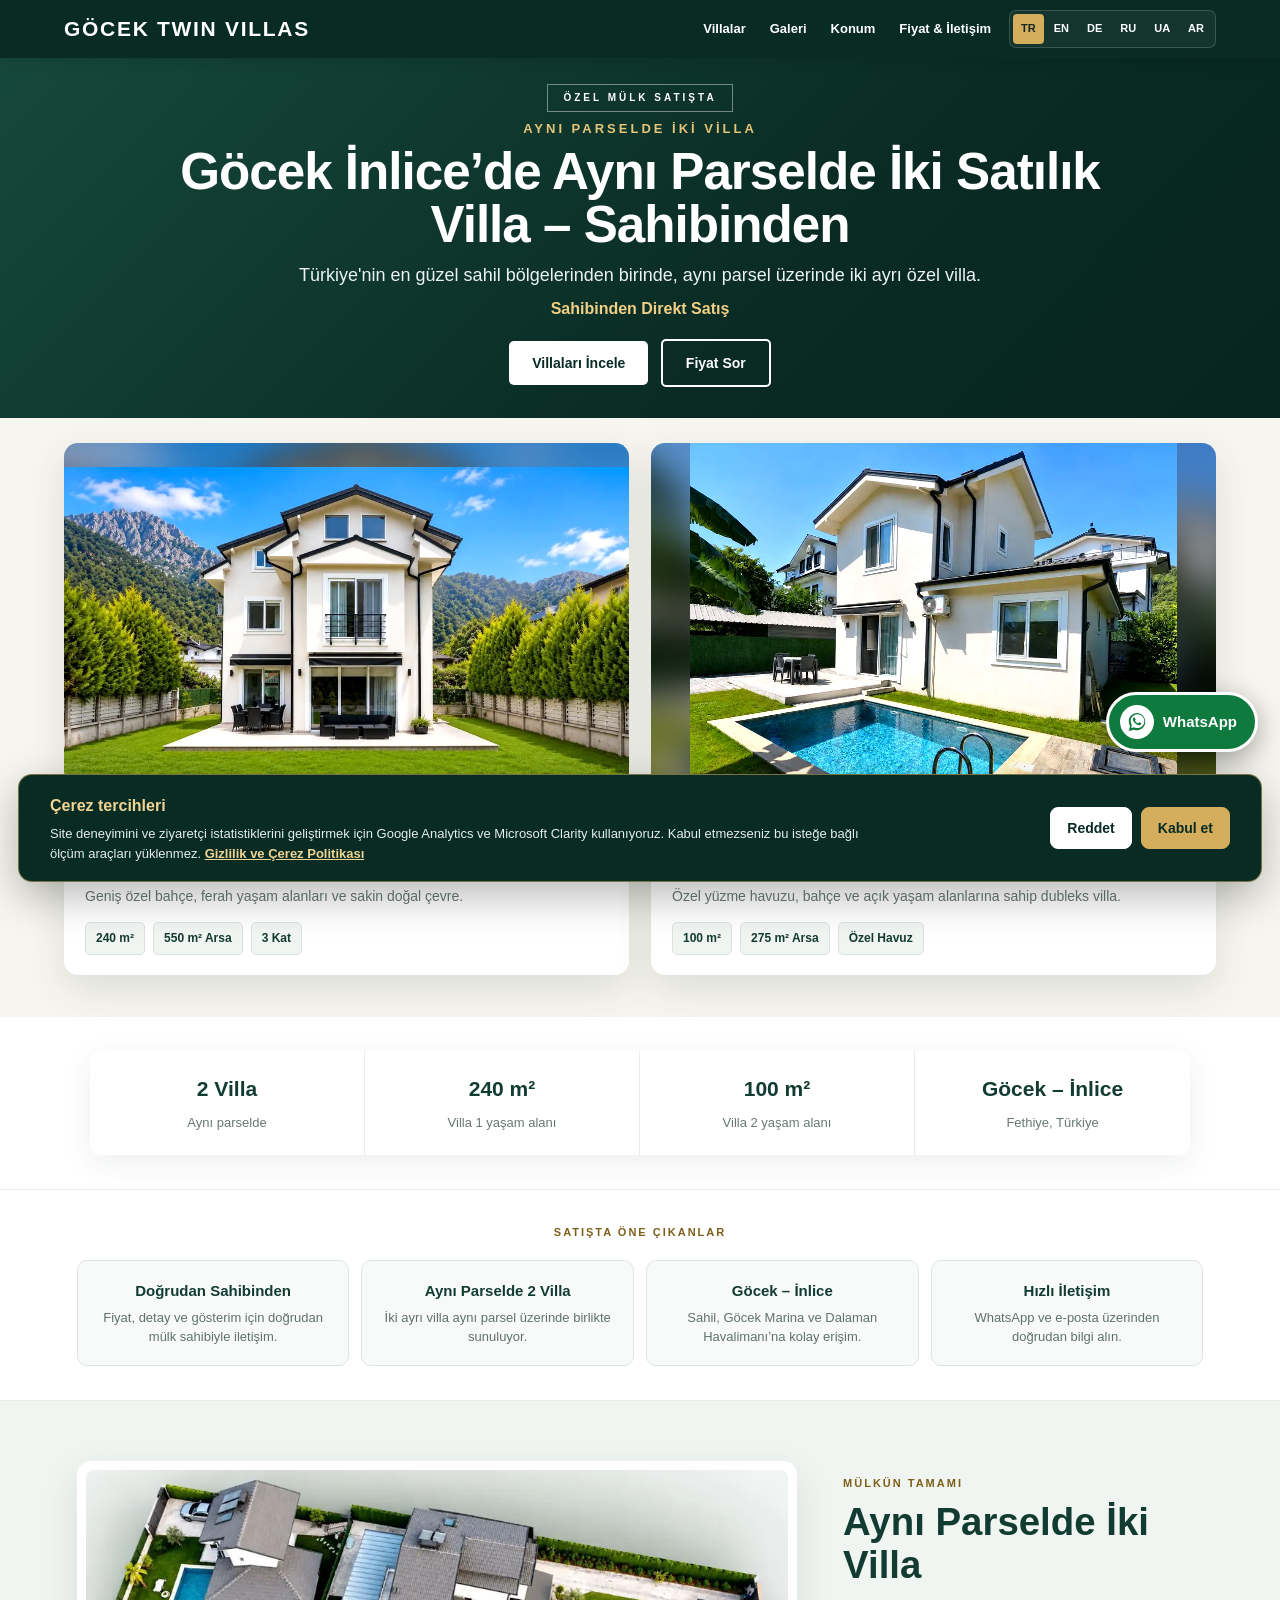
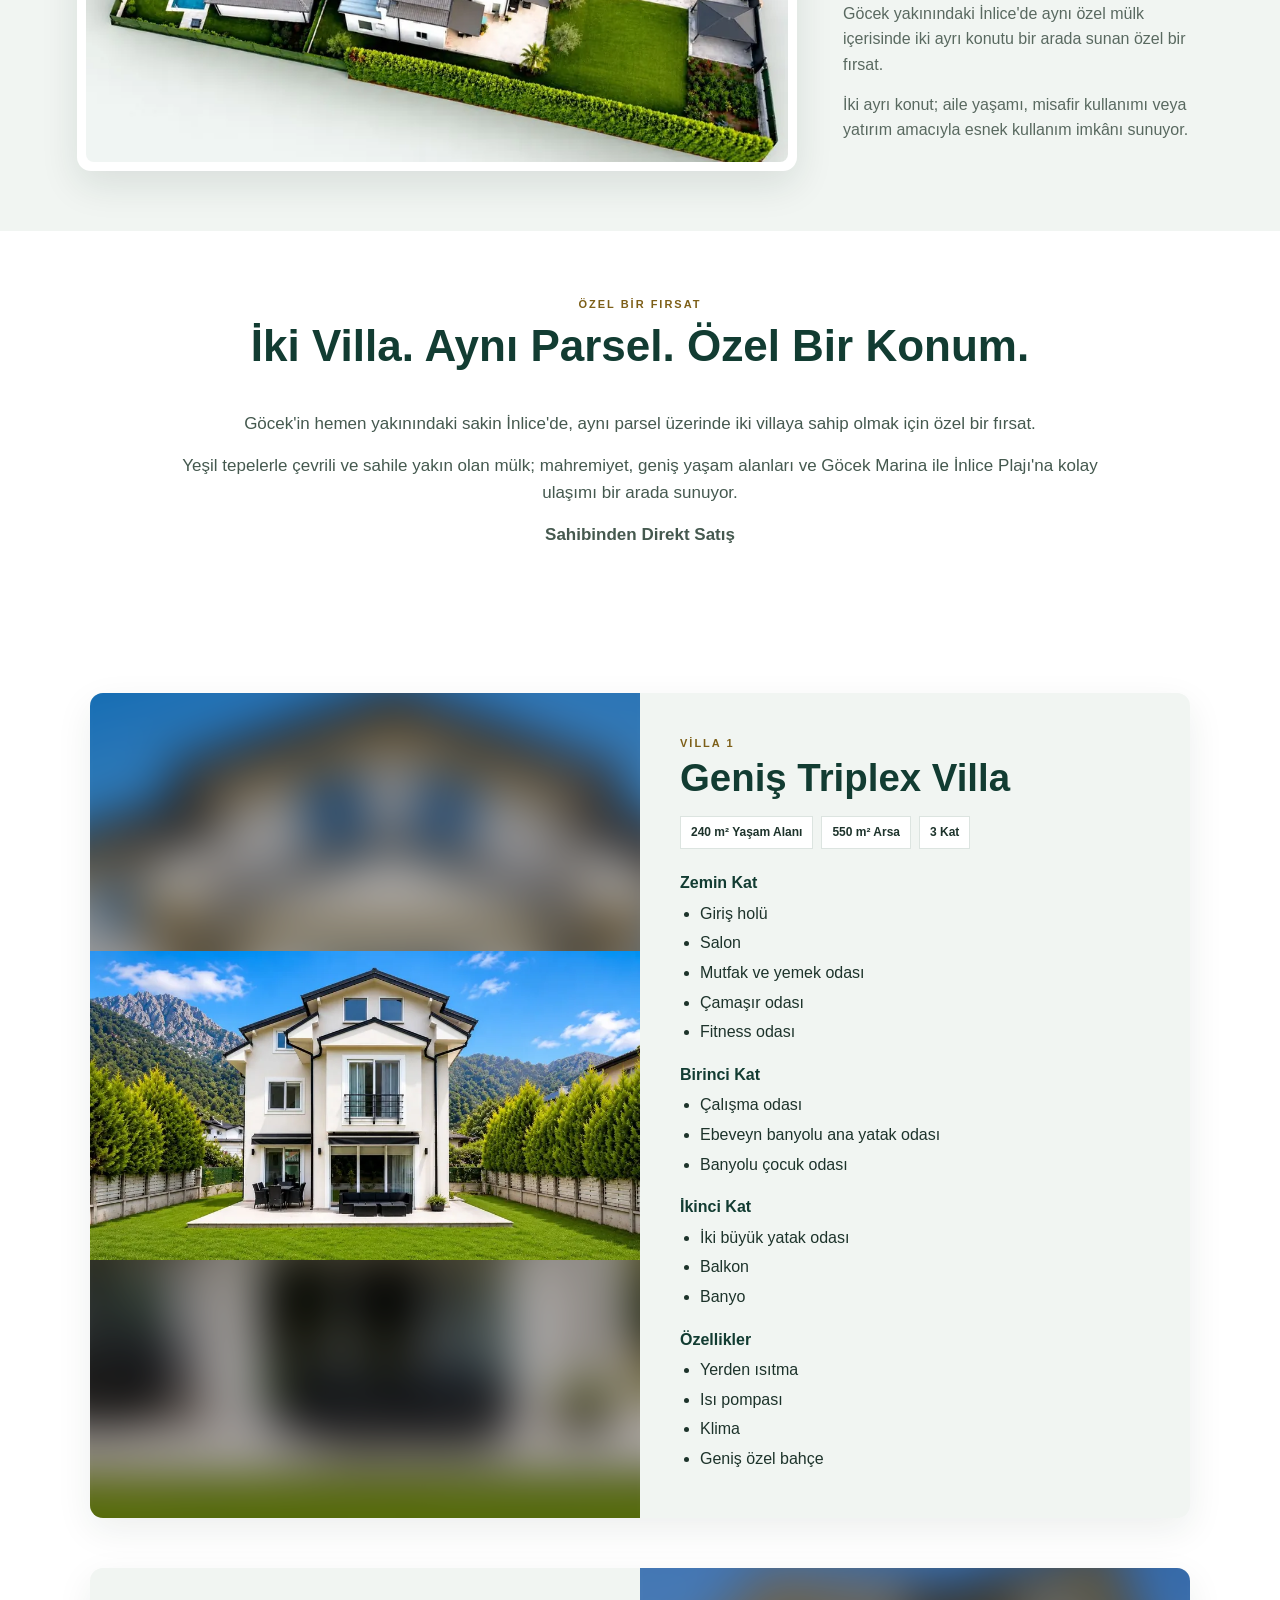
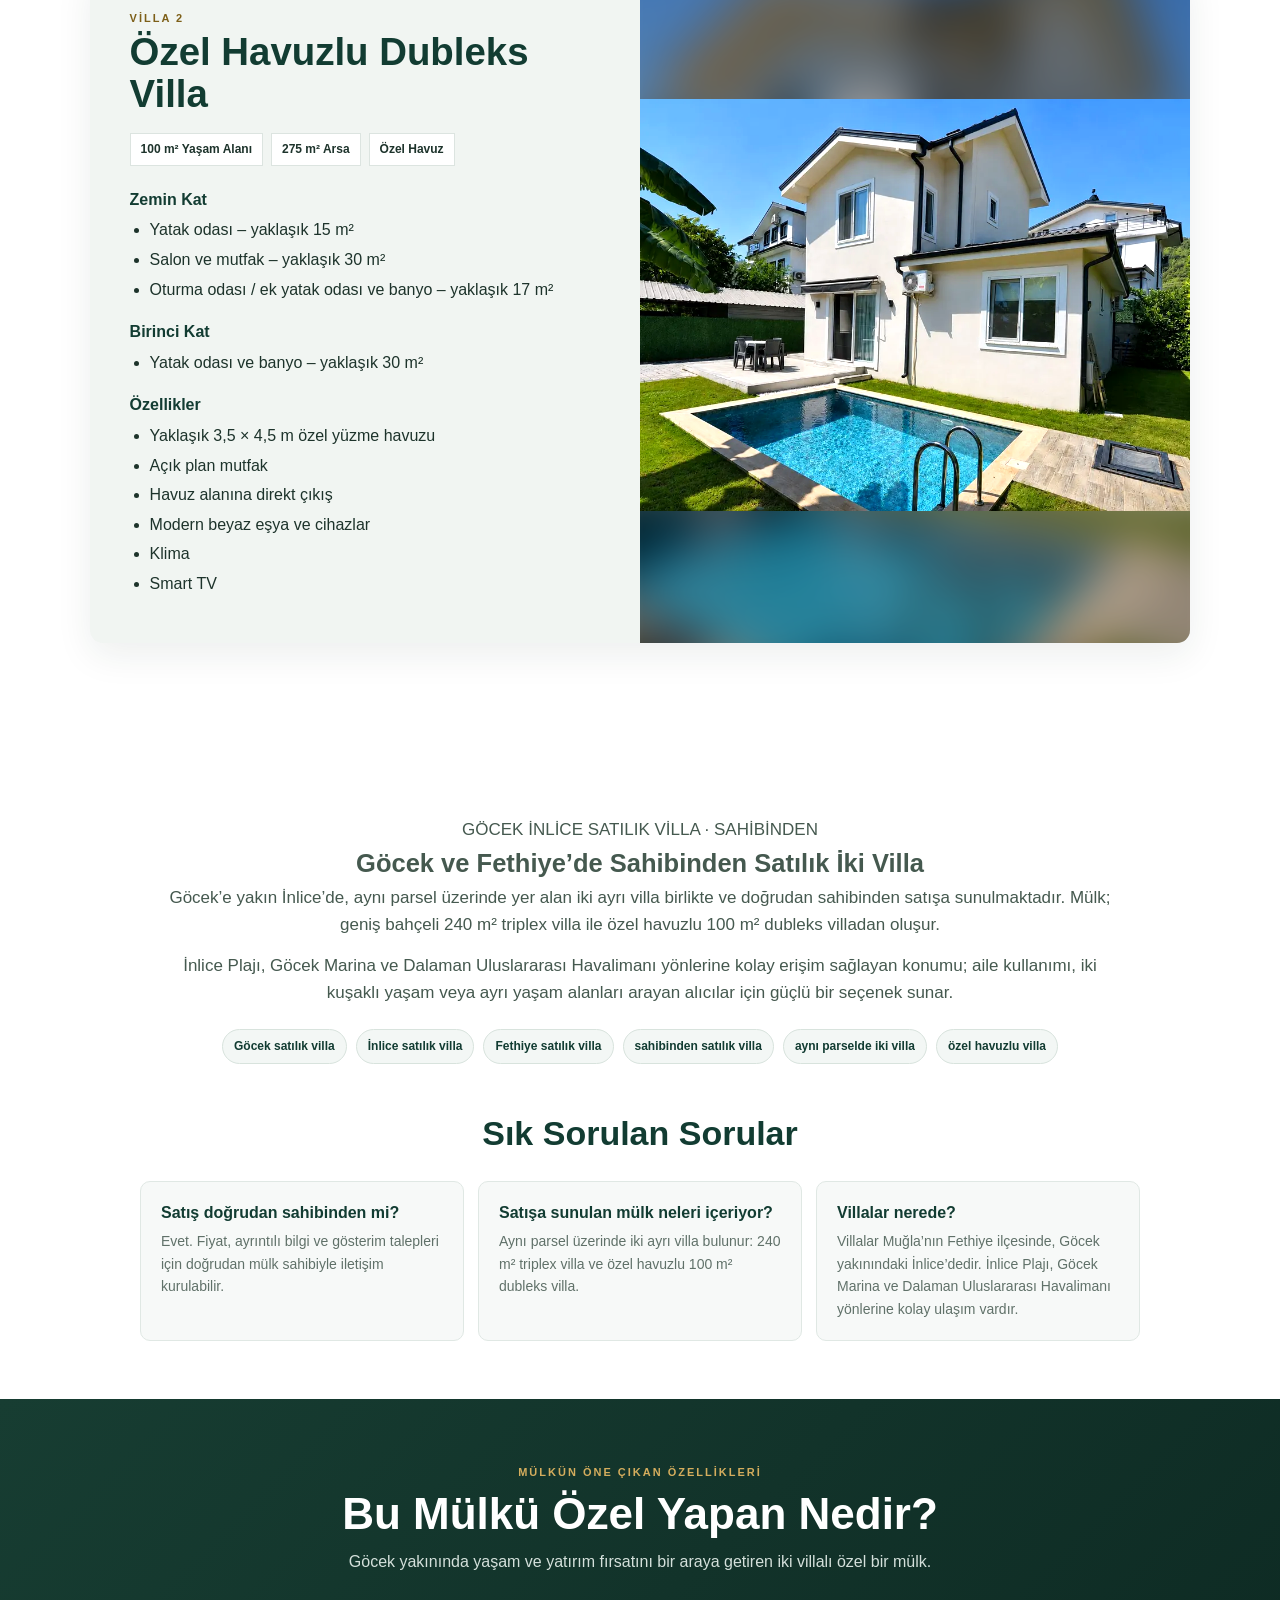
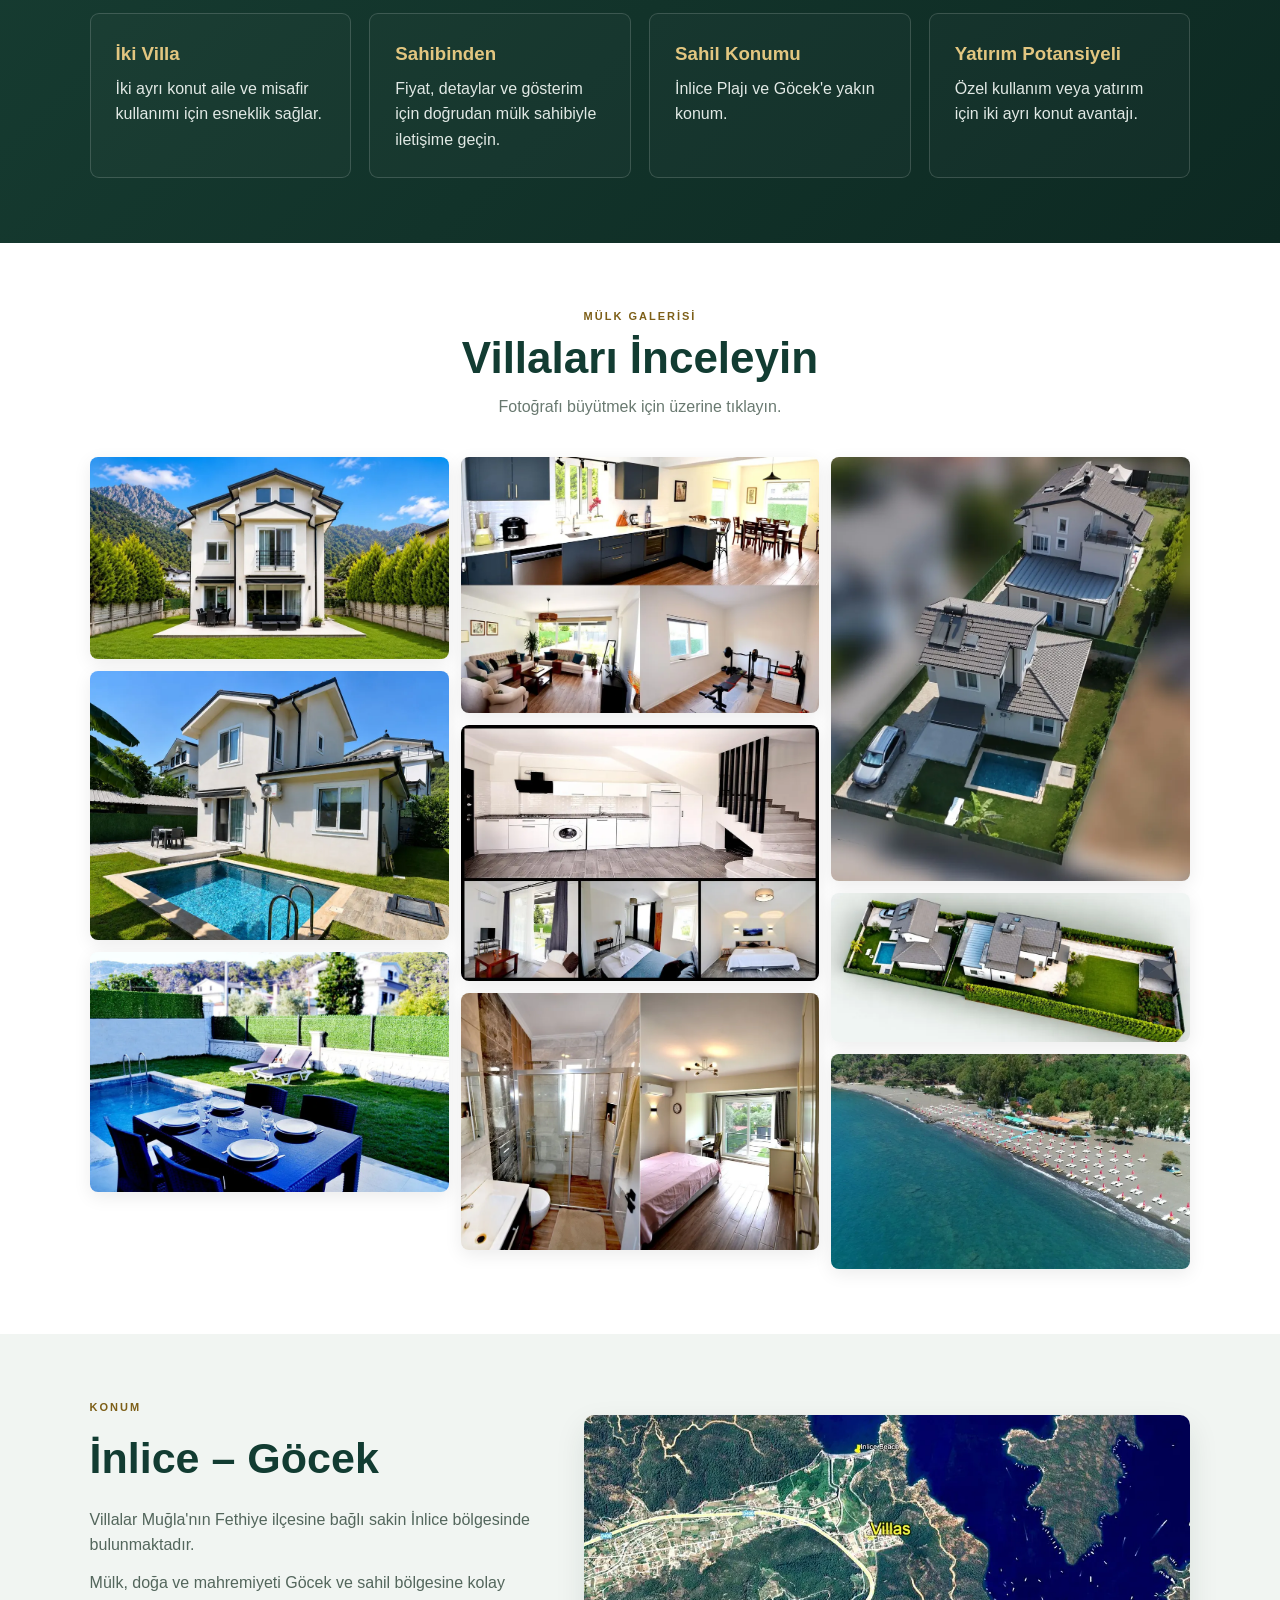
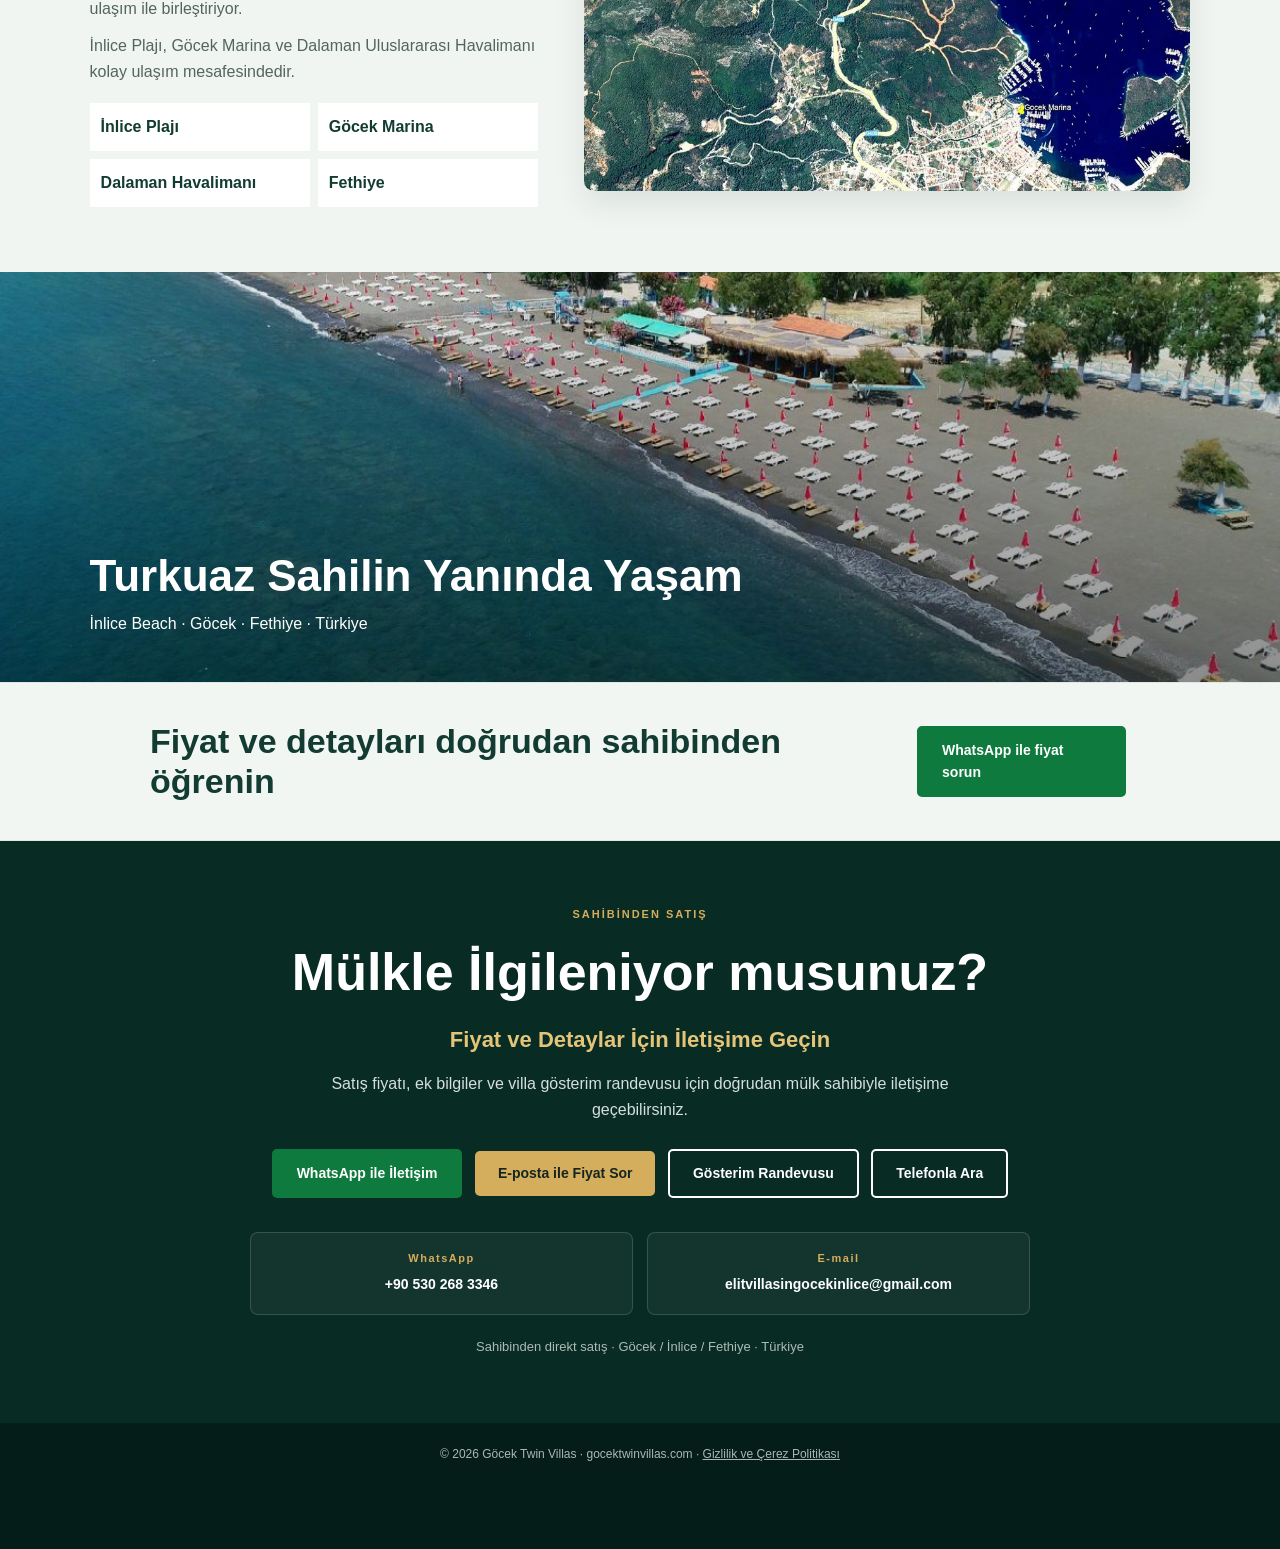
==== commit 80fd2c04: "Add files via upload V17 - Mobile image optimization and responsive loading" ====
--- a/index.html
+++ b/index.html
@@ -38,7 +38,7 @@
 <link href="/favicon-32.png" rel="icon" sizes="32x32" type="image/png"/>
 <link href="/apple-touch-icon.png" rel="apple-touch-icon"/>
 <meta content="#082b23" name="theme-color"/>
-<link as="image" href="/villa-garden-exterior.jpg?v=1900" rel="preload"/><link href="/style.css?v=1900" rel="stylesheet"/>
+<link rel="preload" as="image" type="image/webp" imagesrcset="/villa-garden-exterior-640.webp?v=1700 640w, /villa-garden-exterior-960.webp?v=1700 960w, /villa-garden-exterior-1440.webp?v=1700 1440w" imagesizes="(max-width: 700px) 94vw, 48vw"/><link href="/style.css?v=1700" rel="stylesheet"/>
 <script type="application/ld+json">
 {
   "@context":"https://schema.org",
@@ -127,7 +127,7 @@
 <div class="main-villa-grid">
 <article class="property-card villa-one-card">
 <div class="property-image-wrap">
-<img alt="Göcek İnlice’de geniş triplex villa ve özel bahçe" decoding="async" fetchpriority="high" loading="eager" src="/villa-garden-exterior.jpg?v=1900"/>
+<img alt="Göcek İnlice’de geniş triplex villa ve özel bahçe" decoding="async" fetchpriority="high" loading="eager" src="/villa-garden-exterior.jpg?v=1900" width="1600" height="900" srcset="/villa-garden-exterior-640.webp?v=1700 640w, /villa-garden-exterior-960.webp?v=1700 960w, /villa-garden-exterior-1440.webp?v=1700 1440w" sizes="(max-width: 700px) 94vw, (max-width: 1100px) 48vw, 680px">
 </div>
 <div class="property-content">
 <div class="property-label">VİLLA 1</div>
@@ -142,7 +142,7 @@
 </article>
 <article class="property-card villa-two-card">
 <div class="property-image-wrap">
-<img alt="Göcek İnlice’de özel havuzlu dubleks villa" decoding="async" loading="eager" src="/villa-two-new.jpg?v=1900"/>
+<img alt="Göcek İnlice’de özel havuzlu dubleks villa" decoding="async" loading="lazy" src="/villa-two-new.jpg?v=1900" width="1448" height="1086" srcset="/villa-two-new-640.webp?v=1700 640w, /villa-two-new-960.webp?v=1700 960w, /villa-two-new-1440.webp?v=1700 1440w" sizes="(max-width: 700px) 94vw, (max-width: 1100px) 48vw, 680px">
 </div>
 <div class="property-content">
 <div class="property-label">VİLLA 2</div>
@@ -179,7 +179,7 @@
 <div class="aerial-section">
 <div class="aerial-grid">
 <div class="aerial-photo">
-<img alt="Aynı parseldeki iki villanın havadan genel görünümü" decoding="async" loading="lazy" src="/villa-aerial-overview.jpg?v=1900"/>
+<img alt="Aynı parseldeki iki villanın havadan genel görünümü" decoding="async" loading="lazy" src="/villa-aerial-overview.jpg?v=1900" width="1600" height="666" srcset="/villa-aerial-overview-640.webp?v=1700 640w, /villa-aerial-overview-960.webp?v=1700 960w, /villa-aerial-overview-1440.webp?v=1700 1440w" sizes="(max-width: 700px) 94vw, (max-width: 1100px) 48vw, 680px">
 </div>
 <div class="aerial-text">
 <div class="eyebrow">MÜLKÜN TAMAMI</div>
@@ -206,7 +206,7 @@
 <div class="container">
 <div class="villa-detail">
 <div class="villa-photo">
-<img alt="Göcek İnlice’de geniş triplex villa ve özel bahçe" decoding="async" loading="lazy" src="/villa-garden-exterior.jpg?v=1900"/>
+<img alt="Göcek İnlice’de geniş triplex villa ve özel bahçe" decoding="async" loading="lazy" src="/villa-garden-exterior.jpg?v=1900" width="1600" height="900" srcset="/villa-garden-exterior-640.webp?v=1700 640w, /villa-garden-exterior-960.webp?v=1700 960w, /villa-garden-exterior-1440.webp?v=1700 1440w" sizes="(max-width: 700px) 94vw, (max-width: 1100px) 48vw, 680px">
 </div>
 <div class="villa-info">
 <div class="villa-label">VİLLA 1</div>
@@ -235,7 +235,7 @@
 </div>
 <div class="villa-detail reverse">
 <div class="villa-photo">
-<img alt="Göcek İnlice’de özel havuzlu dubleks villa" decoding="async" loading="lazy" src="/villa-two-new.jpg?v=1900"/>
+<img alt="Göcek İnlice’de özel havuzlu dubleks villa" decoding="async" loading="lazy" src="/villa-two-new.jpg?v=1900" width="1448" height="1086" srcset="/villa-two-new-640.webp?v=1700 640w, /villa-two-new-960.webp?v=1700 960w, /villa-two-new-1440.webp?v=1700 1440w" sizes="(max-width: 700px) 94vw, (max-width: 1100px) 48vw, 680px">
 </div>
 <div class="villa-info">
 <div class="villa-label">VİLLA 2</div>
@@ -300,15 +300,15 @@
 <h2>Villaları İnceleyin</h2>
 <p>Fotoğrafı büyütmek için üzerine tıklayın.</p>
 </div>
-<div class="gallery"><img alt="Göcek İnlice’de geniş triplex villa ve özel bahçe" decoding="async" loading="lazy" src="/villa-garden-exterior.jpg?v=1900"/>
-<img alt="Göcek İnlice’de özel havuzlu dubleks villa" decoding="async" loading="lazy" src="/villa-two-new.jpg?v=1900"/>
-<img alt="Özel havuz ve villa terası" decoding="async" loading="lazy" src="/villa-pool-terrace.jpg?v=1900"/>
-<img alt="Villanın modern salonu ve yaşam alanı" decoding="async" loading="lazy" src="/villa-interior-living.jpg?v=1900"/>
-<img alt="Göcek Twin Villas iç mekân detayları" decoding="async" loading="lazy" src="/villa-interior-collage.jpg?v=1900"/>
-<img alt="Villa yatak odası ve banyo" decoding="async" loading="lazy" src="/villa-bedroom-bathroom.jpg?v=1900"/>
-<img alt="Göcek İnlice villalarının drone görünümü" decoding="async" loading="lazy" src="/villa-drone-view.jpg?v=1900"/>
-<img alt="Aynı parseldeki iki villanın havadan genel görünümü" decoding="async" loading="lazy" src="/villa-aerial-overview.jpg?v=1900"/>
-<img alt="İnlice Plajı ve turkuaz sahil" decoding="async" loading="lazy" src="/ince-beach.jpg?v=1900"/></div>
+<div class="gallery"><img alt="Göcek İnlice’de geniş triplex villa ve özel bahçe" decoding="async" loading="lazy" src="/villa-garden-exterior.jpg?v=1900" width="1600" height="900" srcset="/villa-garden-exterior-640.webp?v=1700 640w, /villa-garden-exterior-960.webp?v=1700 960w, /villa-garden-exterior-1440.webp?v=1700 1440w" sizes="(max-width: 700px) 94vw, (max-width: 1100px) 48vw, 680px">
+<img alt="Göcek İnlice’de özel havuzlu dubleks villa" decoding="async" loading="lazy" src="/villa-two-new.jpg?v=1900" width="1448" height="1086" srcset="/villa-two-new-640.webp?v=1700 640w, /villa-two-new-960.webp?v=1700 960w, /villa-two-new-1440.webp?v=1700 1440w" sizes="(max-width: 700px) 94vw, (max-width: 1100px) 48vw, 680px">
+<img alt="Özel havuz ve villa terası" decoding="async" loading="lazy" src="/villa-pool-terrace.jpg?v=1900" width="1600" height="1067" srcset="/villa-pool-terrace-640.webp?v=1700 640w, /villa-pool-terrace-960.webp?v=1700 960w, /villa-pool-terrace-1440.webp?v=1700 1440w" sizes="(max-width: 700px) 94vw, (max-width: 1100px) 48vw, 680px">
+<img alt="Villanın modern salonu ve yaşam alanı" decoding="async" loading="lazy" src="/villa-interior-living.jpg?v=1900" width="1600" height="1142" srcset="/villa-interior-living-640.webp?v=1700 640w, /villa-interior-living-960.webp?v=1700 960w, /villa-interior-living-1440.webp?v=1700 1440w" sizes="(max-width: 700px) 94vw, (max-width: 1100px) 48vw, 680px">
+<img alt="Göcek Twin Villas iç mekân detayları" decoding="async" loading="lazy" src="/villa-interior-collage.jpg?v=1900" width="1600" height="1142" srcset="/villa-interior-collage-640.webp?v=1700 640w, /villa-interior-collage-960.webp?v=1700 960w, /villa-interior-collage-1440.webp?v=1700 1440w" sizes="(max-width: 700px) 94vw, (max-width: 1100px) 48vw, 680px">
+<img alt="Villa yatak odası ve banyo" decoding="async" loading="lazy" src="/villa-bedroom-bathroom.jpg?v=1900" width="1600" height="1142" srcset="/villa-bedroom-bathroom-640.webp?v=1700 640w, /villa-bedroom-bathroom-960.webp?v=1700 960w, /villa-bedroom-bathroom-1440.webp?v=1700 1440w" sizes="(max-width: 700px) 94vw, (max-width: 1100px) 48vw, 680px">
+<img alt="Göcek İnlice villalarının drone görünümü" decoding="async" loading="lazy" src="/villa-drone-view.jpg?v=1900" width="1356" height="1600" srcset="/villa-drone-view-640.webp?v=1700 640w, /villa-drone-view-960.webp?v=1700 960w" sizes="(max-width: 700px) 94vw, (max-width: 1100px) 48vw, 680px">
+<img alt="Aynı parseldeki iki villanın havadan genel görünümü" decoding="async" loading="lazy" src="/villa-aerial-overview.jpg?v=1900" width="1600" height="666" srcset="/villa-aerial-overview-640.webp?v=1700 640w, /villa-aerial-overview-960.webp?v=1700 960w, /villa-aerial-overview-1440.webp?v=1700 1440w" sizes="(max-width: 700px) 94vw, (max-width: 1100px) 48vw, 680px">
+<img alt="İnlice Plajı ve turkuaz sahil" decoding="async" loading="lazy" src="/ince-beach.jpg?v=1900" width="1202" height="720" srcset="/ince-beach-640.webp?v=1700 640w, /ince-beach-960.webp?v=1700 960w" sizes="(max-width: 700px) 94vw, (max-width: 1100px) 48vw, 680px"></div>
 </div>
 </section>
 <section class="location" id="location">
@@ -327,7 +327,7 @@
 </div>
 </div>
 <div>
-<img alt="Göcek İnlice villa konum haritası" decoding="async" loading="lazy" src="/villa-location-map.jpg?v=1900"/>
+<img alt="Göcek İnlice villa konum haritası" decoding="async" loading="lazy" src="/villa-location-map.jpg?v=1900" width="1568" height="971" srcset="/villa-location-map-640.webp?v=1700 640w, /villa-location-map-960.webp?v=1700 960w, /villa-location-map-1440.webp?v=1700 1440w" sizes="(max-width: 700px) 94vw, (max-width: 1100px) 48vw, 680px">
 </div>
 </div>
 </section>
@@ -375,6 +375,6 @@
 <span class="close-lightbox" id="closeLightbox">×</span>
 <img alt="Göcek Twin Villas fotoğrafı" id="lightboxImage" src=""/>
 </div>
-<script src="/gallery.js?v=1900"></script>
+<script src="/gallery.js?v=1700"></script>
 </body>
 </html>
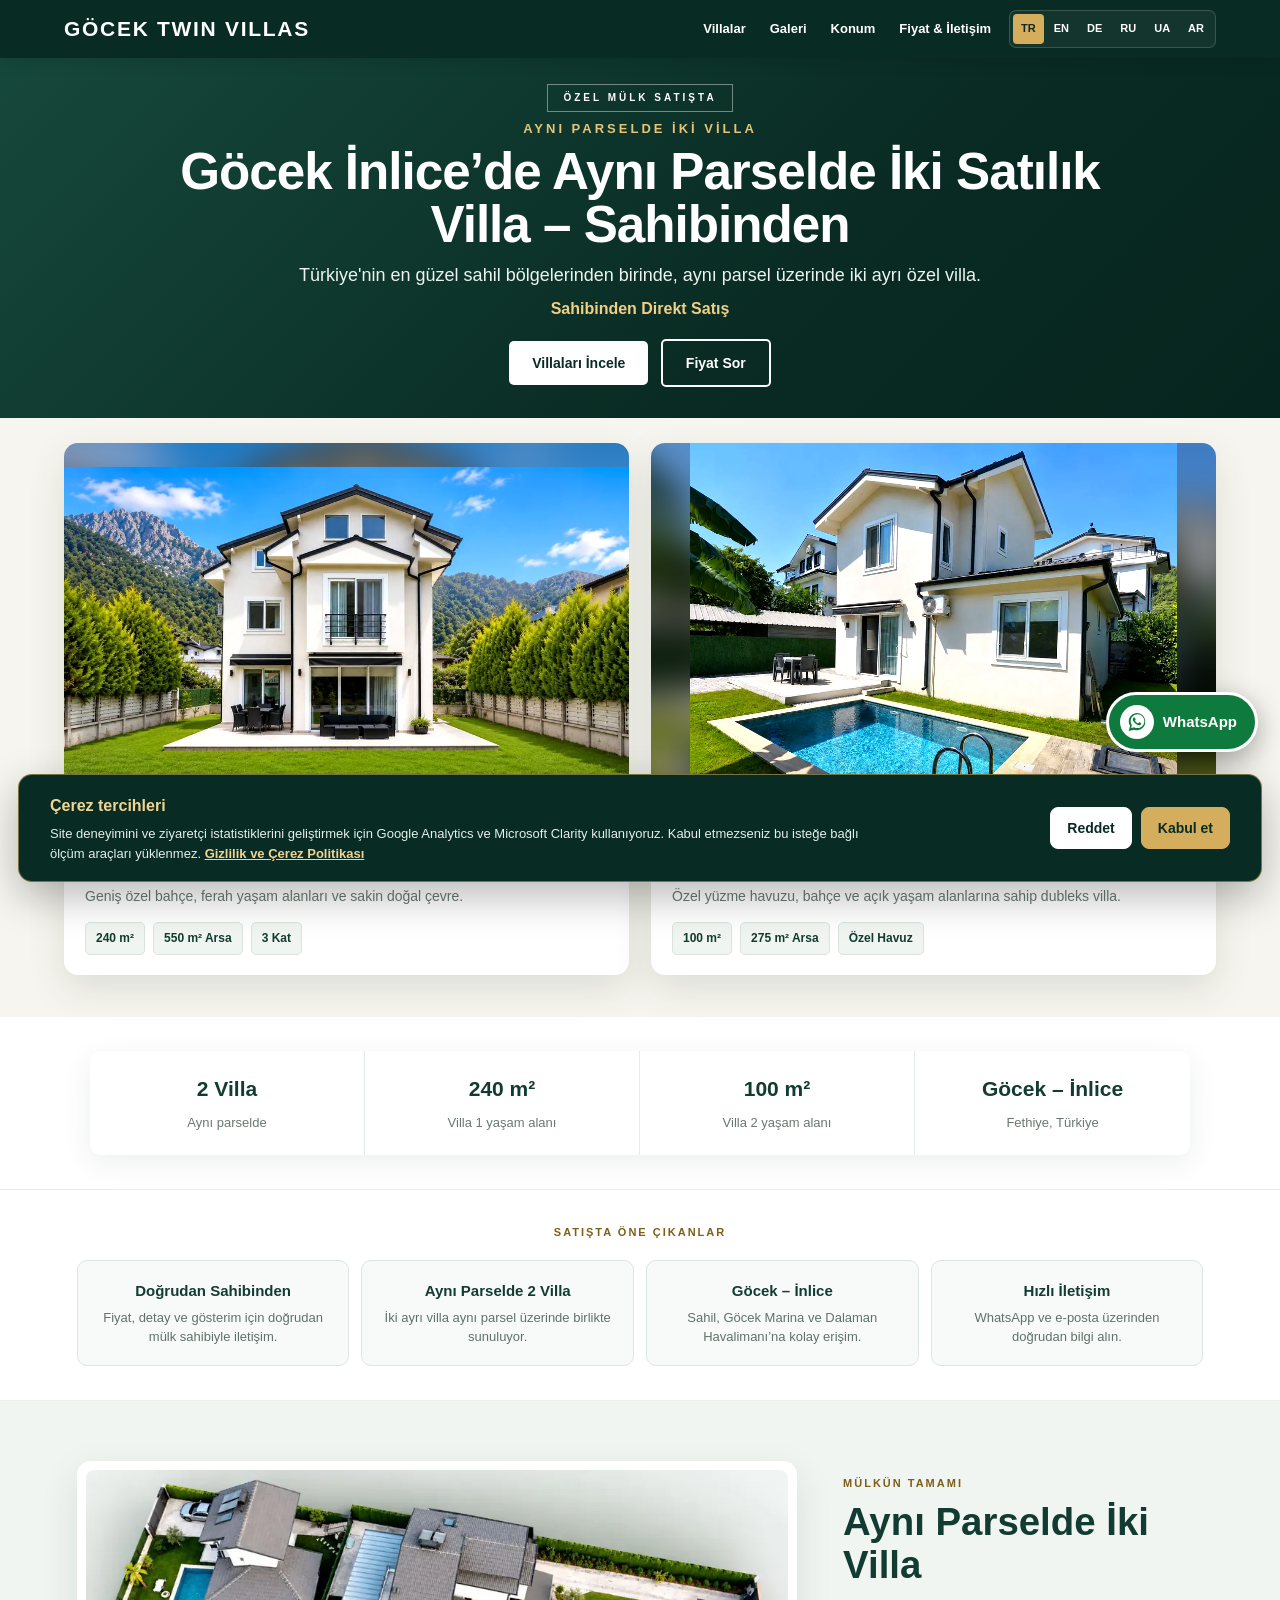
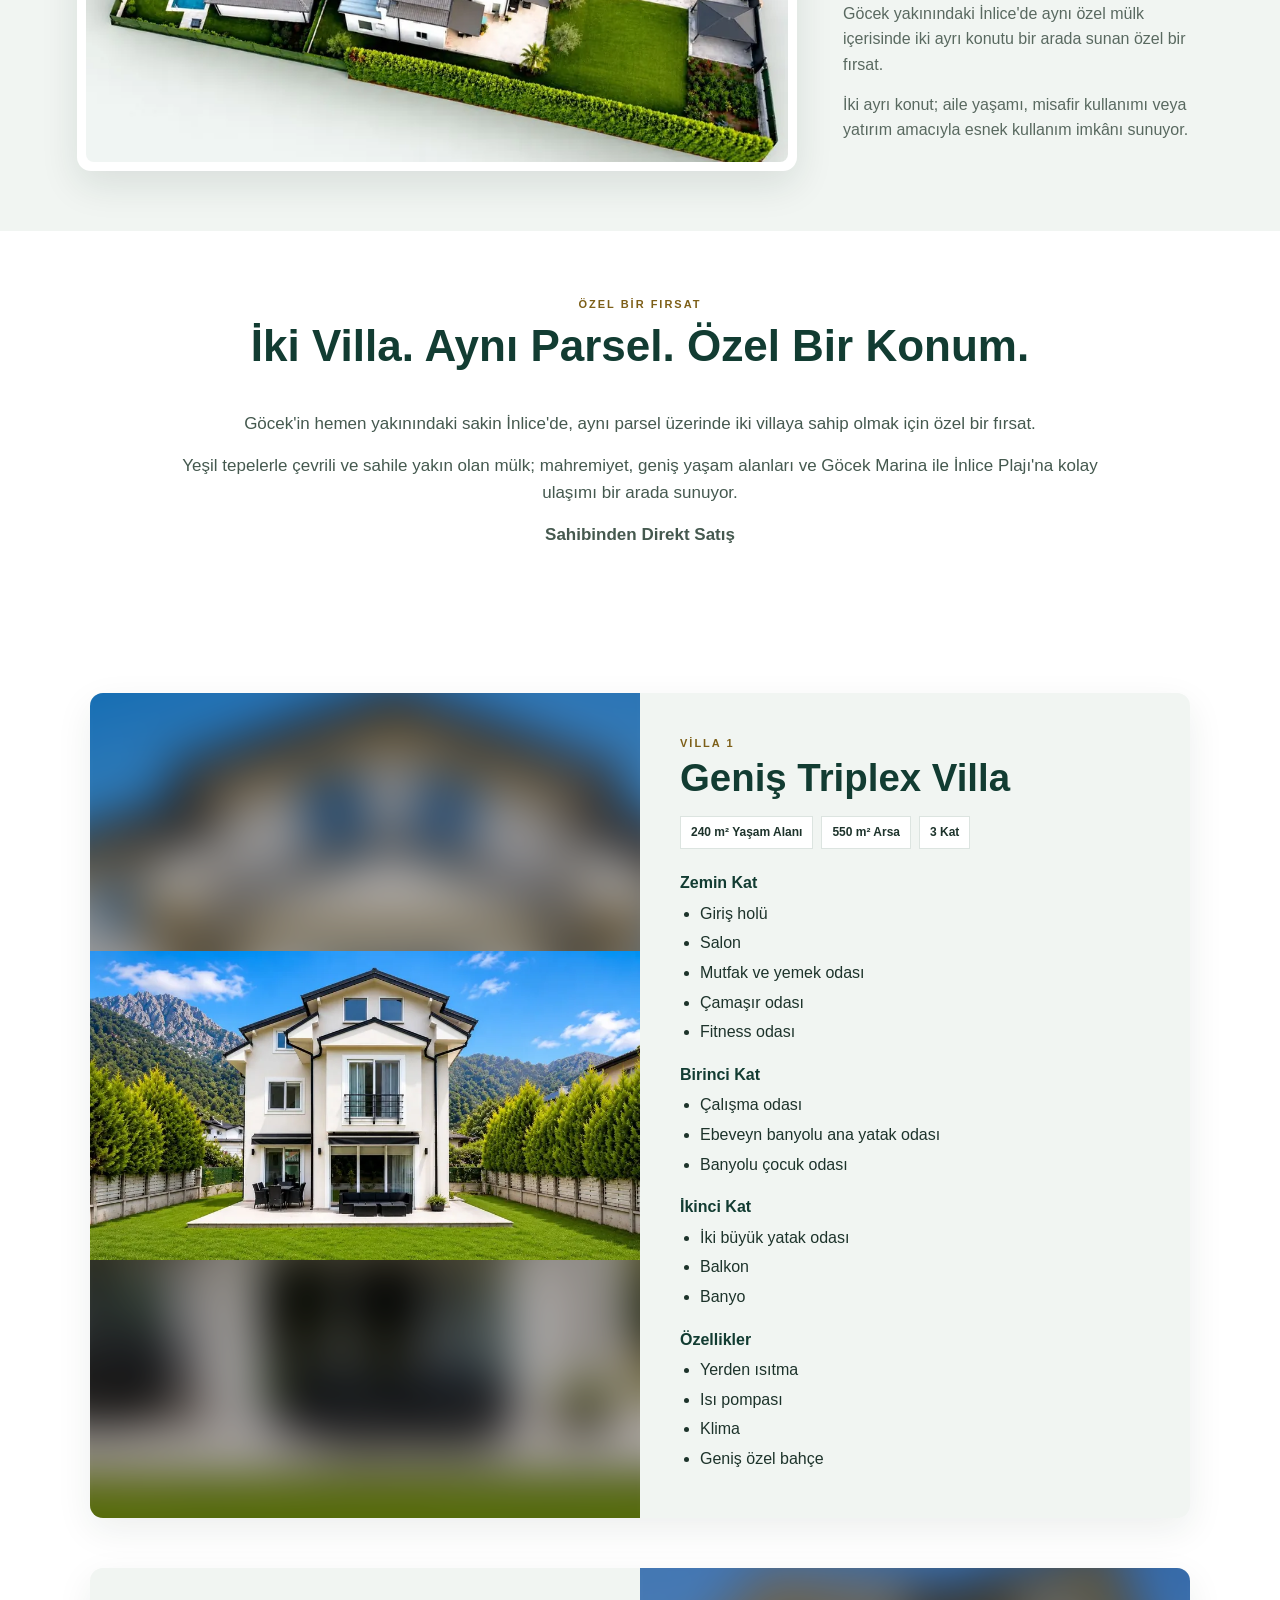
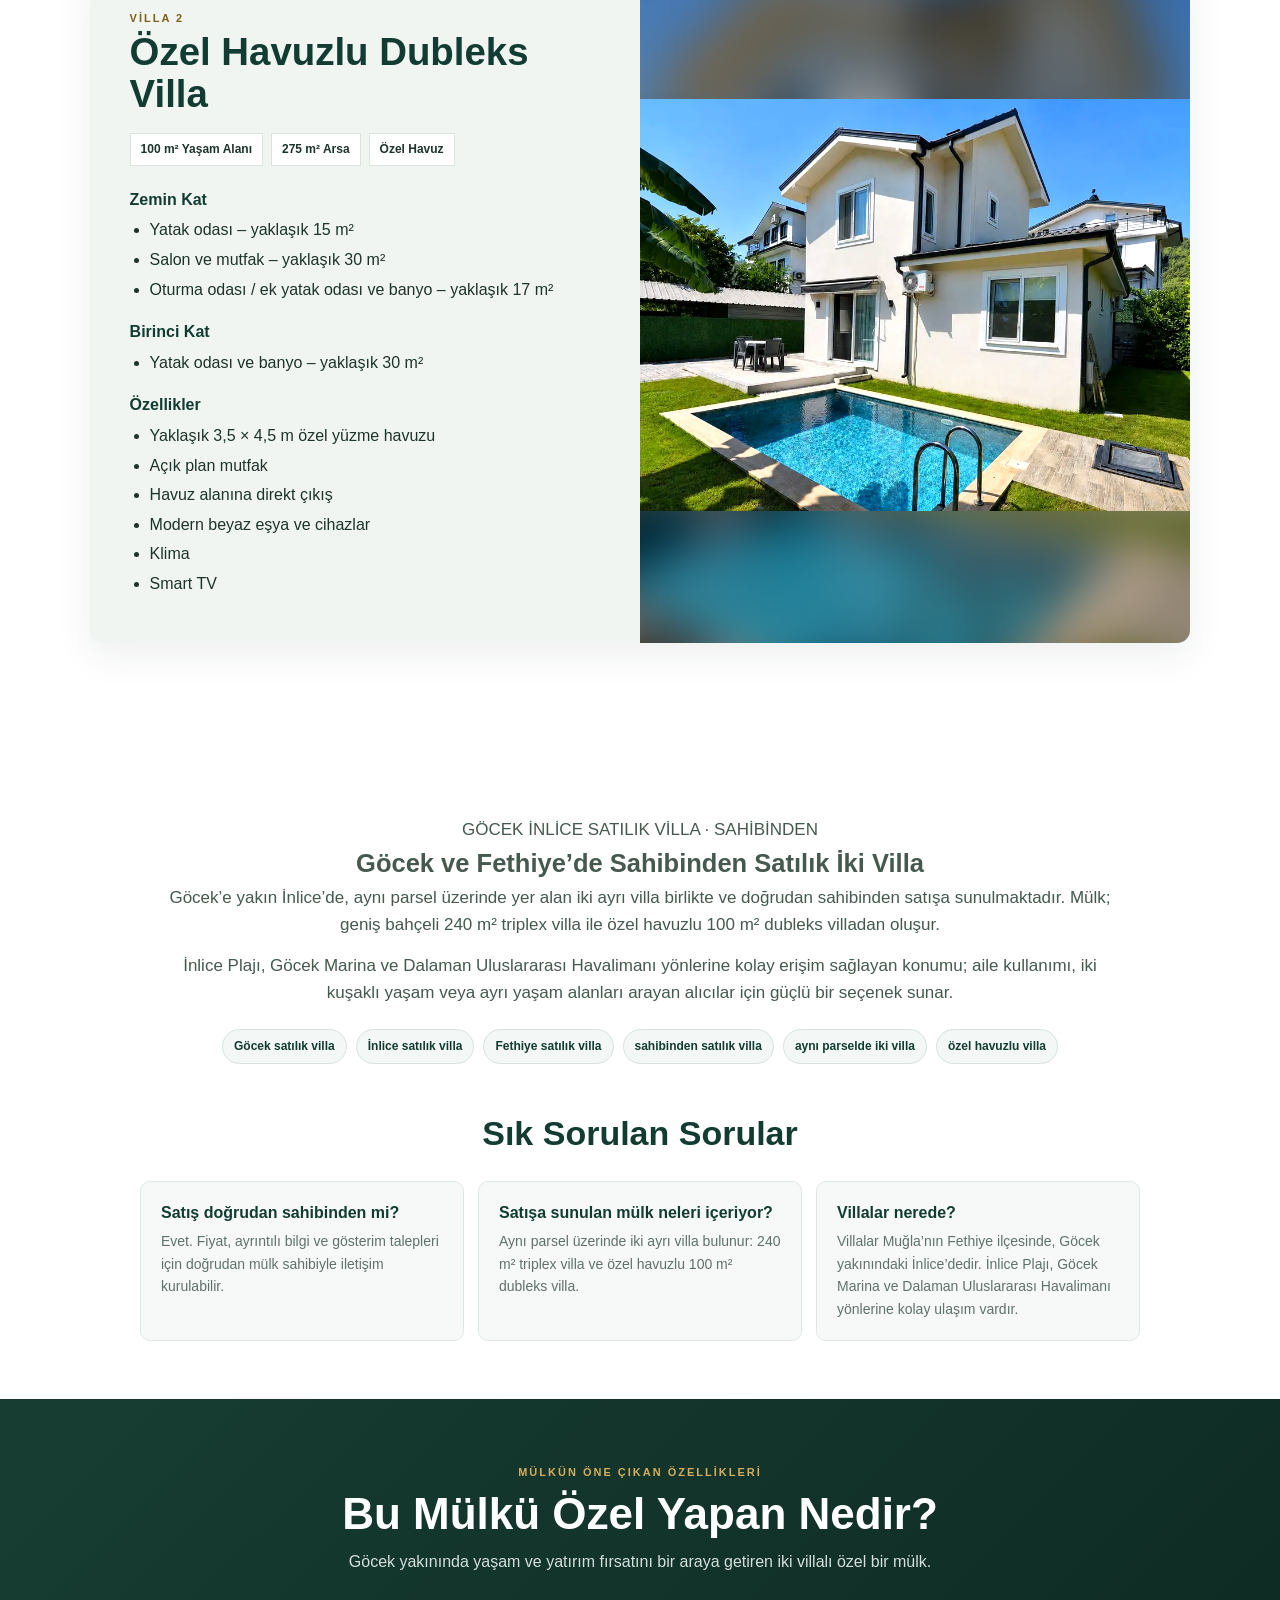
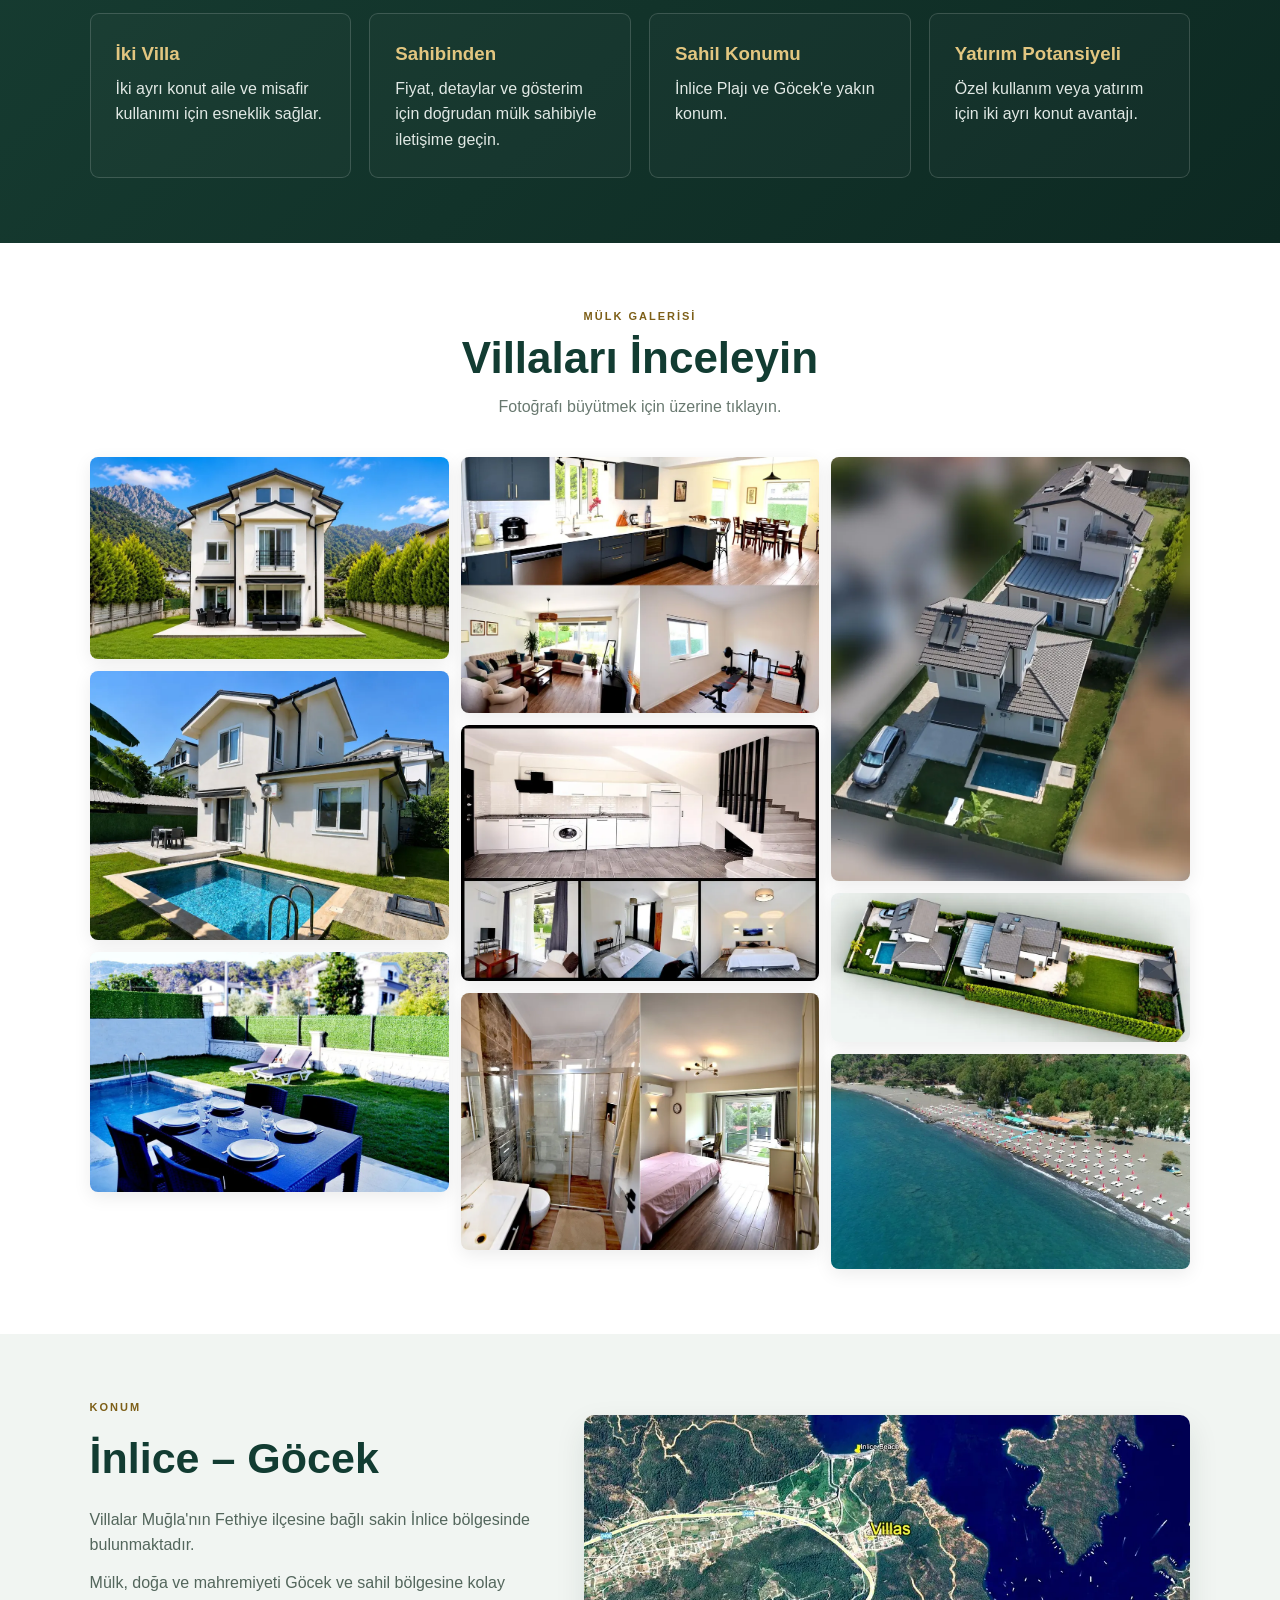
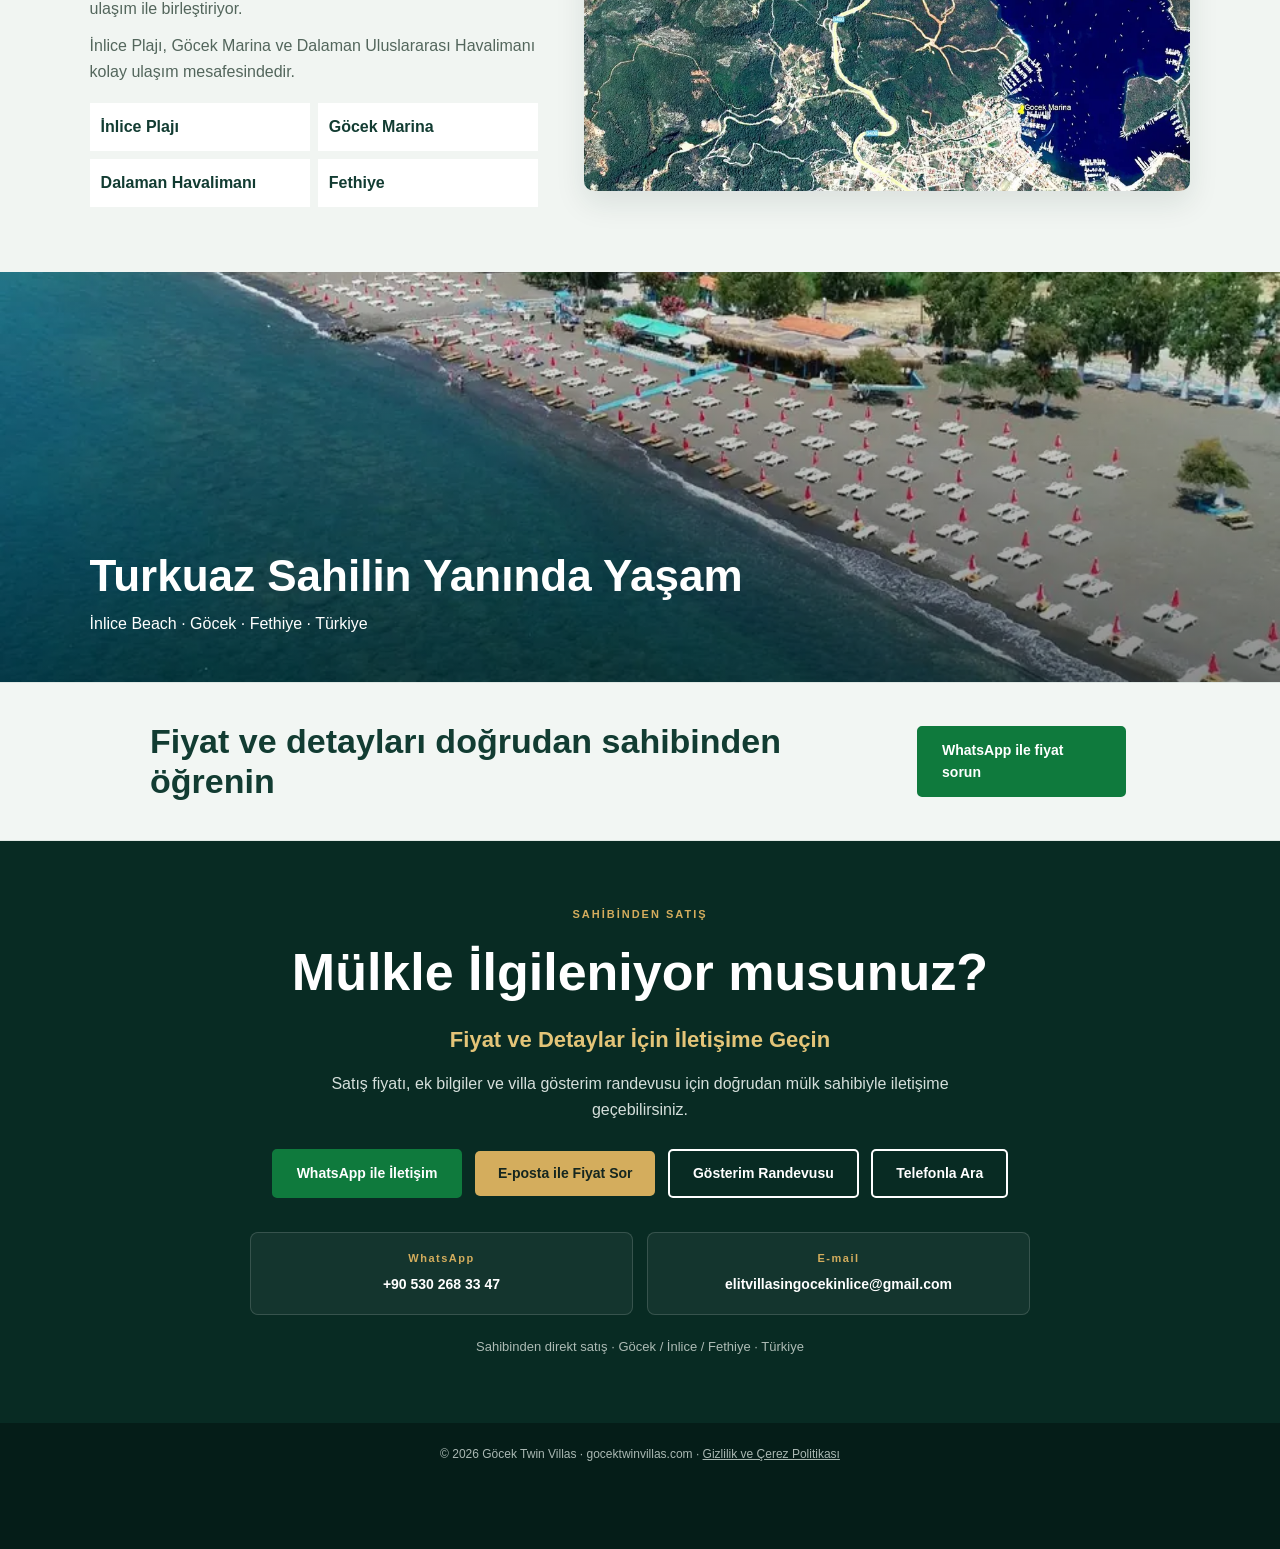
==== commit 0e9e9790: "Add files via upload Update Turkish phone and WhatsApp number" ====
--- a/index.html
+++ b/index.html
@@ -340,7 +340,7 @@
 <section aria-label="Fiyat ve detayları doğrudan sahibinden öğrenin" class="pre-contact-cta">
 <div class="pre-contact-inner">
 <h2>Fiyat ve detayları doğrudan sahibinden öğrenin</h2>
-<a class="button button-whatsapp" href="https://wa.me/905302683346?text=Merhaba%2C%20G%C3%B6cek%20%C4%B0nlice%E2%80%99de%20ayn%C4%B1%20parselde%20bulunan%20iki%20villa%20i%C3%A7in%20sat%C4%B1%C5%9F%20fiyat%C4%B1%20ve%20detaylar%C4%B1%20%C3%B6%C4%9Frenmek%20istiyorum." rel="noopener noreferrer" target="_blank">WhatsApp ile fiyat sorun</a>
+<a class="button button-whatsapp" href="https://wa.me/905302683347?text=Merhaba%2C%20G%C3%B6cek%20%C4%B0nlice%E2%80%99de%20ayn%C4%B1%20parselde%20bulunan%20iki%20villa%20i%C3%A7in%20sat%C4%B1%C5%9F%20fiyat%C4%B1%20ve%20detaylar%C4%B1%20%C3%B6%C4%9Frenmek%20istiyorum." rel="noopener noreferrer" target="_blank">WhatsApp ile fiyat sorun</a>
 </div>
 </section>
 <section class="contact" id="contact">
@@ -349,14 +349,14 @@
 <h2>Mülkle İlgileniyor musunuz?</h2>
 <div class="price">Fiyat ve Detaylar İçin İletişime Geçin</div>
 <p class="contact-description">Satış fiyatı, ek bilgiler ve villa gösterim randevusu için doğrudan mülk sahibiyle iletişime geçebilirsiniz.</p>
-<a class="button button-whatsapp" href="https://wa.me/905302683346?text=Merhaba%2C%20G%C3%B6cek%20%C4%B0nlice%27deki%20iki%20villa%20hakk%C4%B1nda%20bilgi%20ve%20sat%C4%B1%C5%9F%20fiyat%C4%B1%20almak%20istiyorum." rel="noopener noreferrer" target="_blank">WhatsApp ile İletişim</a>
+<a class="button button-whatsapp" href="https://wa.me/905302683347?text=Merhaba%2C%20G%C3%B6cek%20%C4%B0nlice%27deki%20iki%20villa%20hakk%C4%B1nda%20bilgi%20ve%20sat%C4%B1%C5%9F%20fiyat%C4%B1%20almak%20istiyorum." rel="noopener noreferrer" target="_blank">WhatsApp ile İletişim</a>
 <a class="button button-gold" href="mailto:elitvillasingocekinlice@gmail.com?subject=G%C3%B6cek%20Twin%20Villas%20-%20Fiyat%20Talebi">E-posta ile Fiyat Sor</a>
 <a class="button button-outline" href="mailto:elitvillasingocekinlice@gmail.com?subject=G%C3%B6sterim%20Randevusu">Gösterim Randevusu</a>
-<a class="button button-outline" href="tel:+905302683346">Telefonla Ara</a>
+<a class="button button-outline" href="tel:+905302683347">Telefonla Ara</a>
 <div class="contact-info">
 <div class="contact-info-box">
 <span class="contact-info-label">WhatsApp</span>
-<a href="https://wa.me/905302683346" rel="noopener noreferrer" target="_blank">+90 530 268 3346</a>
+<a href="https://wa.me/905302683347" rel="noopener noreferrer" target="_blank">+90 530 268 33 47</a>
 </div>
 <div class="contact-info-box">
 <span class="contact-info-label">E-mail</span>
@@ -367,7 +367,7 @@
 </div>
 </section>
 <footer>© 2026 Göcek Twin Villas · gocektwinvillas.com · <a href="/gizlilik/">Gizlilik ve Çerez Politikası</a></footer>
-<a aria-label="WhatsApp ile İletişim" class="floating-whatsapp" href="https://wa.me/905302683346?text=Merhaba%2C%20G%C3%B6cek%20%C4%B0nlice%27deki%20iki%20villa%20hakk%C4%B1nda%20bilgi%20ve%20sat%C4%B1%C5%9F%20fiyat%C4%B1%20almak%20istiyorum." rel="noopener noreferrer" target="_blank">
+<a aria-label="WhatsApp ile İletişim" class="floating-whatsapp" href="https://wa.me/905302683347?text=Merhaba%2C%20G%C3%B6cek%20%C4%B0nlice%27deki%20iki%20villa%20hakk%C4%B1nda%20bilgi%20ve%20sat%C4%B1%C5%9F%20fiyat%C4%B1%20almak%20istiyorum." rel="noopener noreferrer" target="_blank">
 <span class="whatsapp-icon"><svg class="wa-svg" viewBox="0 0 32 32" width="22" height="22" aria-hidden="true" focusable="false"><path fill="currentColor" d="M16.02 3C9.4 3 4.03 8.37 4.03 14.98c0 2.35.68 4.55 1.86 6.4L4 29l7.8-1.82a11.94 11.94 0 0 0 4.22 .77c6.62 0 11.98-5.37 11.98-11.98C28 8.37 22.64 3 16.02 3Zm0 21.9c-1.35 0-2.6-.36-3.7-.99l-.27-.16-4.63 1.08 1.1-4.5-.18-.29a9.88 9.88 0 0 1-1.5-5.28c0-5.46 4.45-9.9 9.92-9.9 5.46 0 9.9 4.44 9.9 9.9 0 5.47-4.44 9.9-9.9 9.9Zm5.43-7.42c-.3-.15-1.76-.87-2.03-.97-.27-.1-.47-.15-.67.15-.2.3-.77.97-.94 1.17-.17.2-.35.22-.65.07-.3-.15-1.26-.46-2.4-1.48-.89-.79-1.49-1.77-1.66-2.07-.17-.3-.02-.46.13-.61.14-.13.3-.35.45-.52.15-.18.2-.3.3-.5.1-.2.05-.37-.02-.52-.08-.15-.67-1.62-.92-2.22-.24-.58-.49-.5-.67-.51h-.57c-.2 0-.52.07-.8.37-.27.3-1.04 1.02-1.04 2.48 0 1.46 1.07 2.87 1.22 3.07.15.2 2.1 3.2 5.08 4.49.71.31 1.26.49 1.7.63.71.23 1.36.2 1.87.12.57-.09 1.76-.72 2.01-1.41.25-.7.25-1.29.17-1.41-.07-.13-.27-.2-.57-.35Z"/></svg></span>
 <span class="floating-whatsapp-text">WhatsApp</span>
 </a>
--- a/style.css
+++ b/style.css
@@ -34,9 +34,9 @@
 .main-villa-grid{width:min(1450px,100%);margin:0 auto;display:grid;grid-template-columns:repeat(2,minmax(0,1fr));gap:22px;align-items:stretch}
 .property-card{width:100%;min-width:0;display:flex;flex-direction:column;overflow:hidden;border-radius:14px;background:#fff;box-shadow:0 14px 38px rgba(25,55,44,.12)}
 .property-image-wrap{position:relative;width:100%;height:365px;overflow:hidden;background:#e7ece9}
-.villa-one-card .property-image-wrap::before{content:"";position:absolute;inset:-25px;background:url("/villa-garden-exterior.jpg?v=1600") center center/cover no-repeat;filter:blur(18px) brightness(.78) saturate(1.04);transform:scale(1.08);z-index:0}
+.villa-one-card .property-image-wrap::before{content:"";position:absolute;inset:-25px;background:url("/villa-garden-exterior-960.webp?v=1700") center center/cover no-repeat;filter:blur(18px) brightness(.78) saturate(1.04);transform:scale(1.08);z-index:0}
 .villa-one-card .property-image-wrap img{position:absolute;z-index:2;inset:0;width:100%;height:100%;object-fit:contain !important;object-position:center center !important;filter:brightness(1.04) contrast(1.02) saturate(1.02)}
-.villa-two-card .property-image-wrap::before{content:"";position:absolute;inset:-25px;background:url("/villa-two-new.jpg?v=1600") center center/cover no-repeat;filter:blur(18px) brightness(.80) saturate(1.05);transform:scale(1.08);z-index:0}
+.villa-two-card .property-image-wrap::before{content:"";position:absolute;inset:-25px;background:url("/villa-two-new-960.webp?v=1700") center center/cover no-repeat;filter:blur(18px) brightness(.80) saturate(1.05);transform:scale(1.08);z-index:0}
 .villa-two-card .property-image-wrap img{position:absolute;z-index:2;top:0;left:0;width:100%;height:100%;object-fit:contain;object-position:center top;filter:brightness(1.12) contrast(1.04) saturate(1.05)}
 .property-content{flex:1;display:flex;flex-direction:column;padding:19px 21px 20px}
 .property-label{margin-bottom:4px;color:var(--gold);font-size:11px;font-weight:900;letter-spacing:2px}
@@ -69,8 +69,8 @@
 .villa-detail.reverse .villa-info{order:1}
 .villa-photo{position:relative;min-height:500px;overflow:hidden;background:#e4e9e6}
 .villa-photo::before{content:"";position:absolute;inset:-30px;background-position:center center;background-size:cover;background-repeat:no-repeat;filter:blur(22px) brightness(.72) saturate(1.02);transform:scale(1.08);z-index:0}
-.villa-detail:not(.reverse) .villa-photo::before{background-image:url("/villa-garden-exterior.jpg?v=1600")}
-.villa-detail.reverse .villa-photo::before{background-image:url("/villa-two-new.jpg?v=1600")}
+.villa-detail:not(.reverse) .villa-photo::before{background-image:url("/villa-garden-exterior-960.webp?v=1700")}
+.villa-detail.reverse .villa-photo::before{background-image:url("/villa-two-new-960.webp?v=1700")}
 .villa-photo img{position:absolute;inset:0;z-index:1;width:100%;height:100%;object-fit:contain !important;object-position:center center !important}
 .villa-detail.reverse .villa-photo img{object-position:center center;filter:brightness(1.08) contrast(1.03) saturate(1.04)}
 .villa-info{padding:42px 40px}
@@ -102,7 +102,7 @@
 .location img{width:100%;border-radius:10px;box-shadow:0 12px 30px rgba(20,50,40,.10)}
 .location-points{display:grid;grid-template-columns:1fr 1fr;gap:8px;margin-top:19px}
 .location-point{padding:11px;background:#fff;color:var(--green);font-weight:800}
-.beach-banner{min-height:410px;display:flex;align-items:flex-end;padding:45px 7%;color:#fff;background:linear-gradient(rgba(0,0,0,.04),rgba(0,0,0,.45)),url("/ince-beach.jpg?v=1600") center center/cover no-repeat}
+.beach-banner{min-height:410px;display:flex;align-items:flex-end;padding:45px 7%;color:#fff;background:linear-gradient(rgba(0,0,0,.04),rgba(0,0,0,.45)),url("/ince-beach-960.webp?v=1700") center center/cover no-repeat}
 .beach-banner h2{font-size:clamp(30px,4vw,44px)}
 .contact{text-align:center;color:#fff;background:var(--dark)}
 .contact h2{margin-bottom:8px;font-size:clamp(35px,5vw,52px)}
@@ -313,3 +313,4 @@
 [dir="rtl"] .doc ul{margin:0 22px 10px 0}
 .doc a{color:#0f5c46;text-decoration:underline}
 .doc .back{display:inline-block;margin-top:26px;font-weight:800}
+
